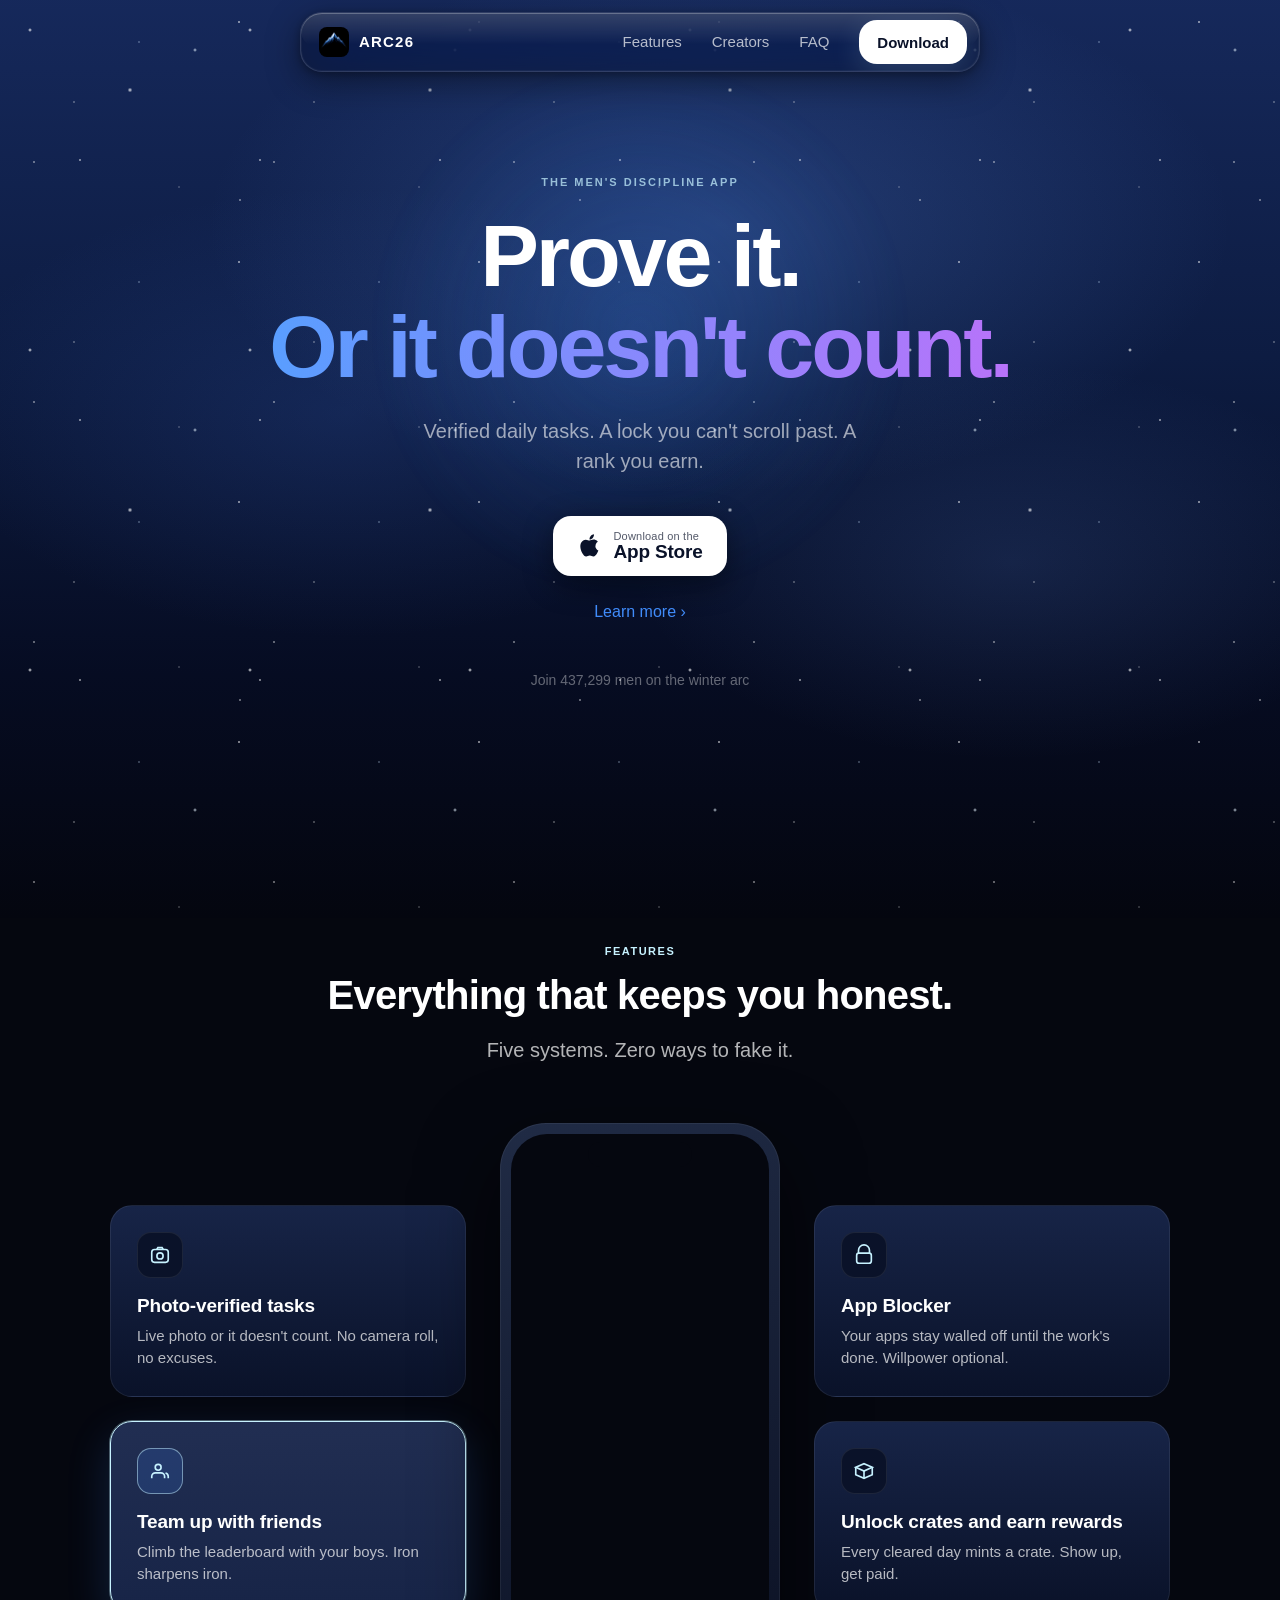
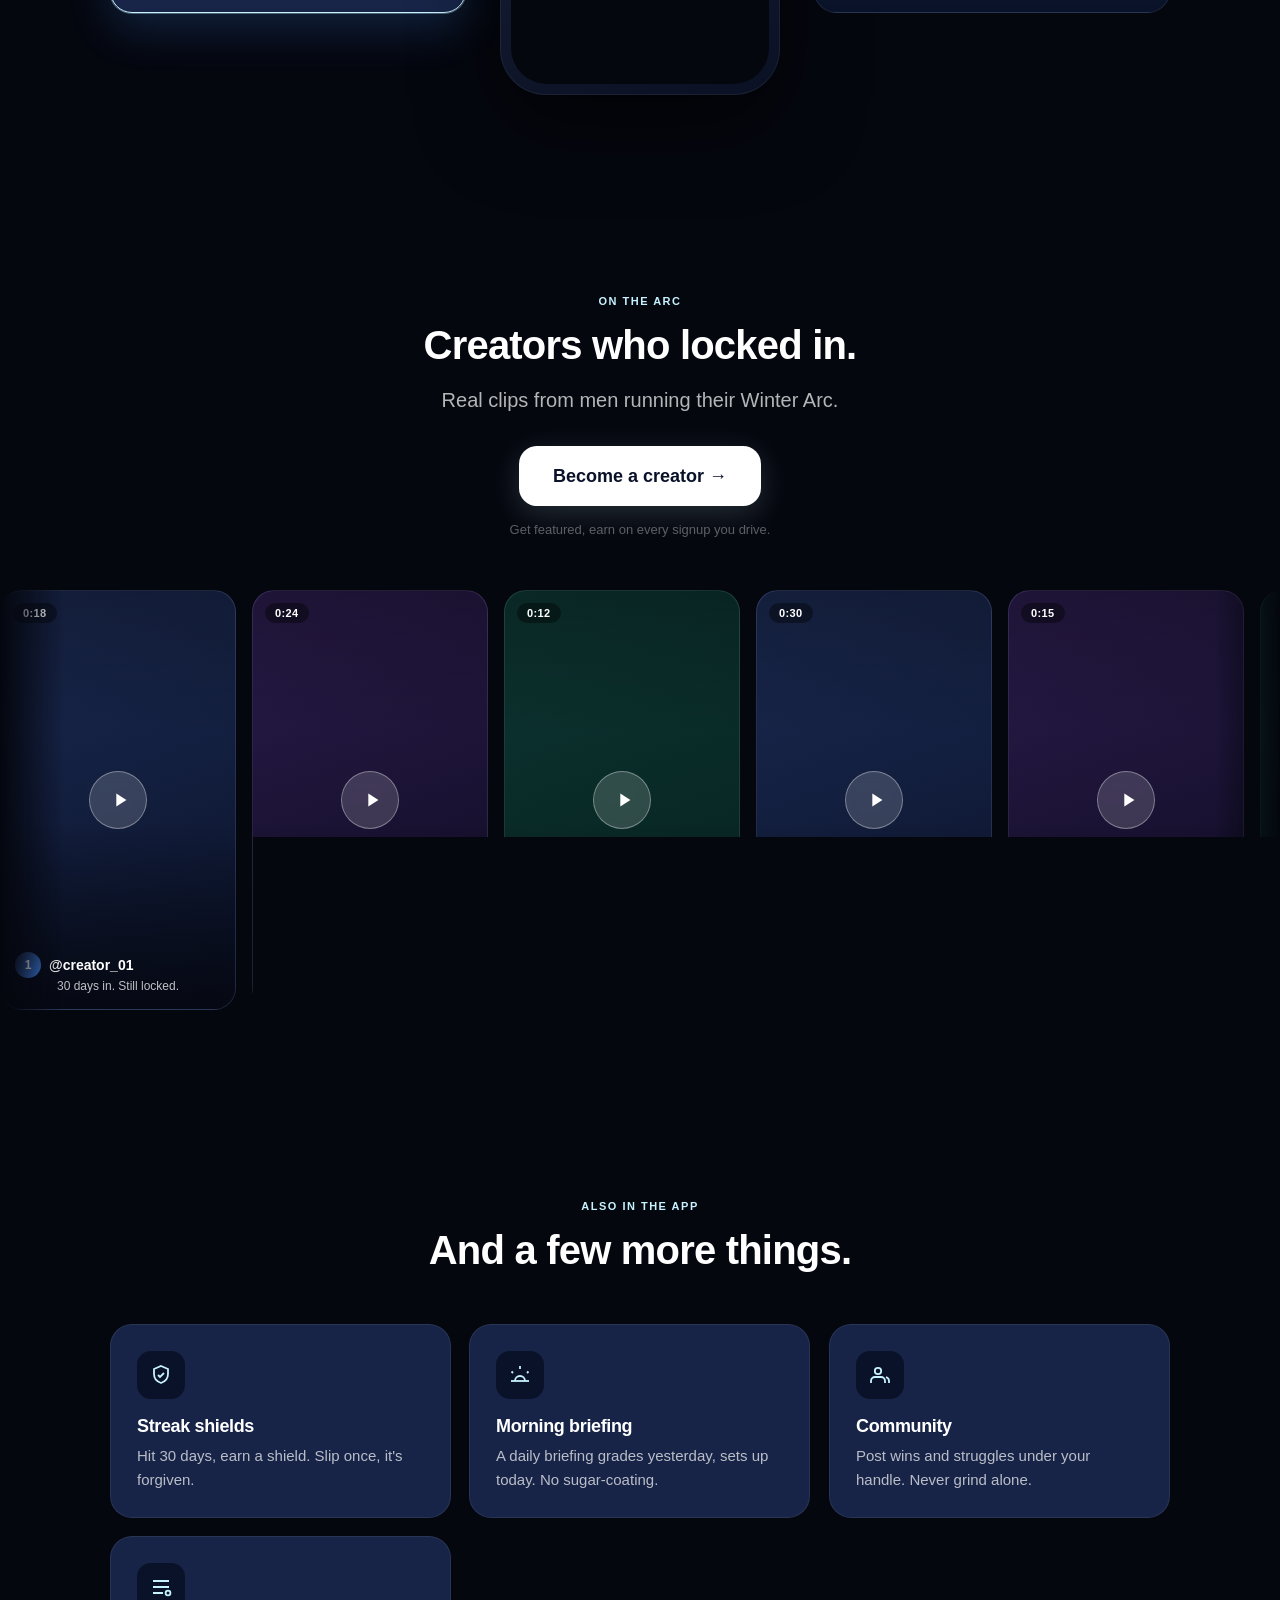
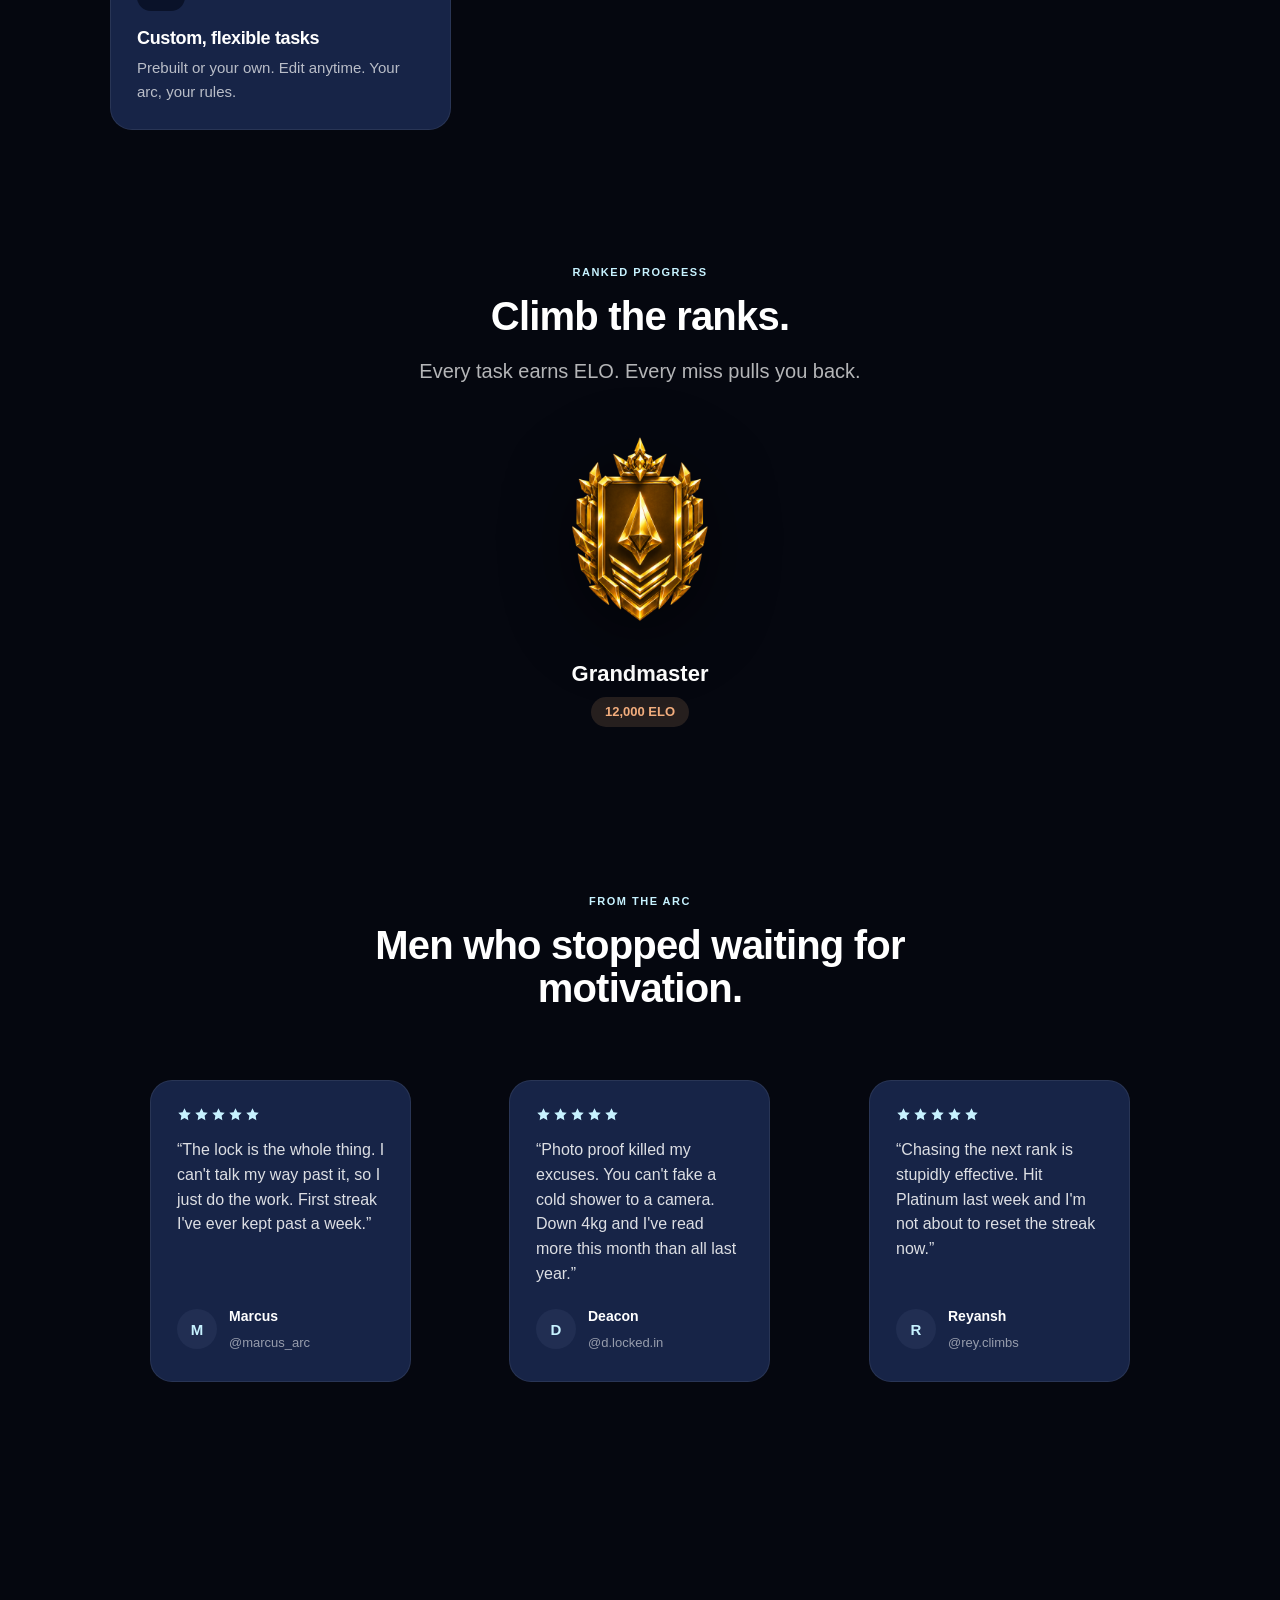
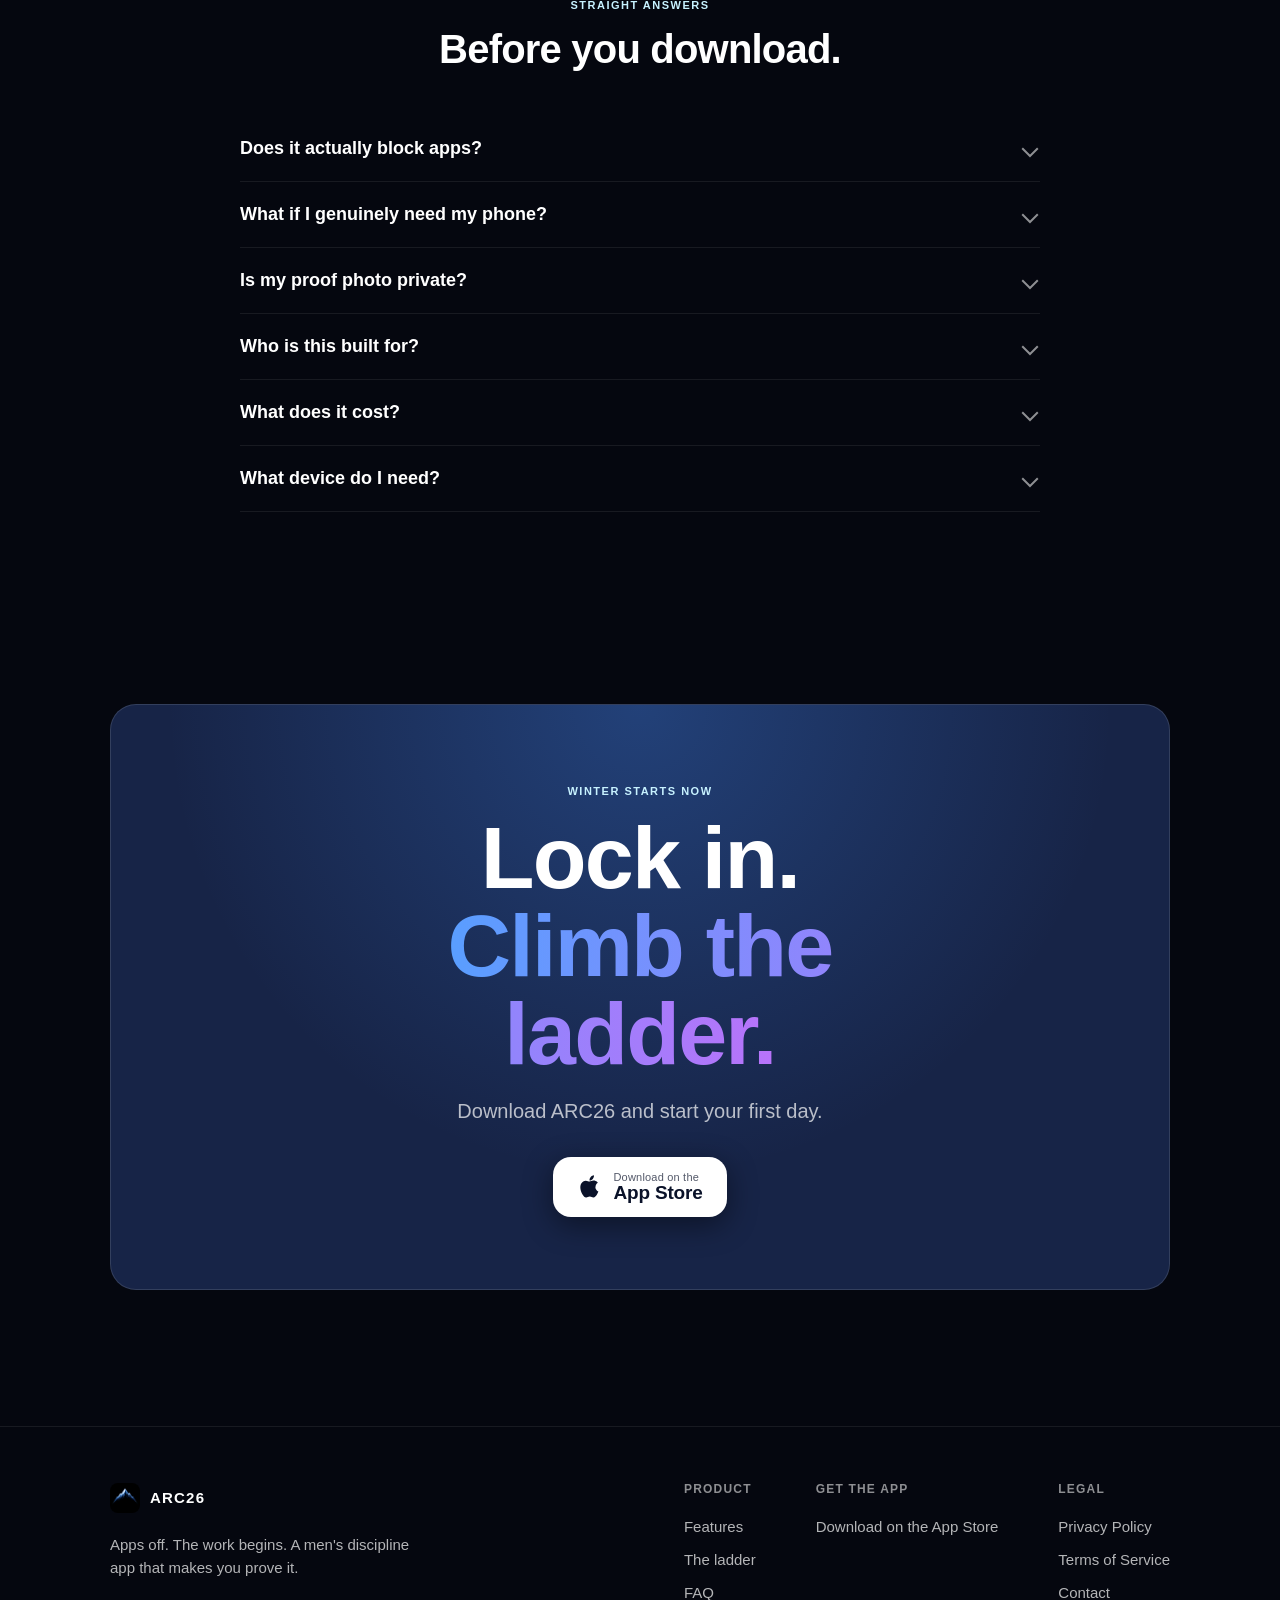
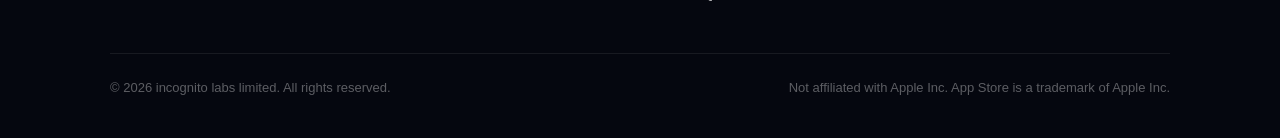
==== index.html @ 48504316 "Move Features section above creators; rename site to ARC26 - Reorder index.html so the Features ("Ev" ====
<!DOCTYPE html>
<html lang="en">
<head>
  <meta charset="UTF-8" />
  <meta name="viewport" content="width=device-width, initial-scale=1, viewport-fit=cover" />
  <meta name="theme-color" content="#050A1F" />

  <title>ARC26, Prove it. Climb the ladder.</title>
  <meta name="description" content="A men's discipline app that makes you prove it. Verified daily tasks, a ranked ELO ladder, and a lock that shields the apps eating your day. Download on the App Store." />

  <!-- Open Graph / social share (traffic lands from social, this controls the link preview) -->
  <meta property="og:type" content="website" />
  <meta property="og:title" content="ARC26, Prove it. Climb the ladder." />
  <meta property="og:description" content="A men's discipline app that makes you prove it. Verified daily tasks, a ranked ladder, and a lock you can't scroll past." />
  <meta property="og:image" content="assets/img/og-image.png" />
  <meta property="og:image:width" content="1200" />
  <meta property="og:image:height" content="630" />
  <meta property="og:site_name" content="ARC26" />
  <meta name="twitter:card" content="summary_large_image" />
  <meta name="twitter:title" content="ARC26, Prove it. Climb the ladder." />
  <meta name="twitter:description" content="A men's discipline app that makes you prove it. A lock you can't scroll past." />
  <meta name="twitter:image" content="assets/img/og-image.png" />

  <link rel="icon" href="assets/img/logo-mark.png" type="image/png" />
  <link rel="apple-touch-icon" href="assets/img/logo-mark.png" />
  <link rel="preconnect" href="https://apps.apple.com" />
  <link rel="stylesheet" href="assets/css/styles.css" />
  <link rel="stylesheet" href="assets/css/quiz.css" />
</head>
<body>

  <!-- ===================================================================== -->
  <!-- NAV                                                                    -->
  <!-- ===================================================================== -->
  <header class="nav" id="nav">
    <div class="wrap nav__inner">
      <a class="brand" href="#top" aria-label="ARC26 home">
        <img class="brand__mark" src="assets/img/logo-mark.png" alt="" width="30" height="30" />
        <span class="brand__name">ARC26</span>
      </a>
      <nav class="nav__links" aria-label="Primary">
        <a class="navlink" href="#features">Features</a>
        <a class="navlink" href="#creators">Creators</a>
        <a class="navlink" href="#faq">FAQ</a>
        <a class="btn btn--primary btn--sm" data-appstore data-cta="nav">Download</a>
      </nav>
    </div>
  </header>

  <main id="top">

    <!-- =================================================================== -->
    <!-- HERO                                                                 -->
    <!-- =================================================================== -->
    <section class="hero hero--center">
      <div class="hero__glow" aria-hidden="true"></div>
      <div class="wrap">
        <div class="hero__copy hero__copy--center reveal">
          <span class="eyebrow">The men's discipline app</span>
          <h1 class="h-hero">
            Prove it.<br />
            <span class="grad">Or it doesn't count.</span>
          </h1>
          <p class="hero__sub">Verified daily tasks. A lock you can't scroll past. A rank you earn.</p>

          <div class="hero__cta">
            <a class="btn btn--appstore" data-appstore data-cta="hero">
              <svg class="apple" viewBox="0 0 24 24" aria-hidden="true"><path d="M17.05 12.04c-.03-2.6 2.12-3.85 2.22-3.91-1.21-1.77-3.09-2.01-3.76-2.04-1.6-.16-3.12.94-3.93.94-.81 0-2.06-.92-3.39-.9-1.74.03-3.35 1.01-4.25 2.57-1.81 3.14-.46 7.79 1.3 10.34.86 1.25 1.88 2.65 3.22 2.6 1.29-.05 1.78-.83 3.34-.83 1.56 0 2 .83 3.37.81 1.39-.03 2.27-1.27 3.12-2.53.98-1.45 1.38-2.85 1.4-2.92-.03-.01-2.69-1.03-2.72-4.09zM14.6 4.5c.71-.86 1.19-2.06 1.06-3.25-1.02.04-2.26.68-3 1.54-.66.76-1.24 1.98-1.08 3.14 1.14.09 2.31-.58 3.02-1.43z"/></svg>
              <span class="store-label"><span class="sm">Download on the</span><span class="lg">App Store</span></span>
            </a>
          </div>

          <a class="hero__learn" href="#features">Learn more &rsaquo;</a>
          <p class="hero__note">Join 437,299 men on the winter arc</p>
        </div>
      </div>
    </section>

    <!-- =================================================================== -->
    <!-- FEATURES                                                             -->
    <!-- =================================================================== -->
    <section class="section" id="features">
      <div class="wrap">
        <div class="copy-block center reveal">
          <span class="eyebrow">Features</span>
          <h2 class="h-page">Everything that keeps you honest.</h2>
          <p class="lede">Five systems. Zero ways to fake it.</p>
        </div>

        <div class="bento">
          <div class="bento__col bento__col--left">
            <article class="bento-card reveal" data-shot="assets/img/posters/tasklist.png">
              <div class="bento-card__icon"><svg viewBox="0 0 24 24"><rect x="3" y="6" width="18" height="14" rx="3"/><circle cx="12" cy="13" r="3.4"/><path d="M8.5 6l1.2-2h4.6l1.2 2"/></svg></div>
              <h3>Photo-verified tasks</h3>
              <p>Live photo or it doesn't count. No camera roll, no excuses.</p>
            </article>
            <article class="bento-card reveal" data-shot="assets/img/posters/home.png">
              <div class="bento-card__icon"><svg viewBox="0 0 24 24"><path d="M17 20v-2a4 4 0 00-4-4H7a4 4 0 00-4 4v2"/><circle cx="10" cy="8" r="3.2"/><path d="M21 20v-2a4 4 0 00-3-3.85"/></svg></div>
              <h3>Team up with friends</h3>
              <p>Climb the leaderboard with your boys. Iron sharpens iron.</p>
            </article>
          </div>

          <div class="bento__phone reveal">
            <div class="phone">
              <div class="phone__notch"></div>
              <div class="phone__screen">
                <img id="bentoShot" class="phone__poster bento__shot" src="assets/img/posters/tasklist.png" alt="ARC26 app screen" />
              </div>
            </div>
          </div>

          <div class="bento__col bento__col--right">
            <article class="bento-card reveal" data-shot="assets/img/posters/blockscreen.png">
              <div class="bento-card__icon"><svg viewBox="0 0 24 24"><path d="M6 10V7a6 6 0 0112 0v3"/><rect x="4" y="10" width="16" height="11" rx="2.5"/></svg></div>
              <h3>App Blocker</h3>
              <p>Your apps stay walled off until the work's done. Willpower optional.</p>
            </article>
            <article class="bento-card reveal" data-shot="assets/img/posters/crate.png">
              <div class="bento-card__icon"><svg viewBox="0 0 24 24"><path d="M3 8l9-4 9 4-9 4z"/><path d="M3 8v8l9 4 9-4V8"/><path d="M12 12v8"/></svg></div>
              <h3>Unlock crates and earn rewards</h3>
              <p>Every cleared day mints a crate. Show up, get paid.</p>
            </article>
          </div>
        </div>
      </div>
    </section>

    <!-- =================================================================== -->
    <!-- UGC VIDEO WALL  (PLACEHOLDER, swap for real creator clips)          -->
    <!-- =================================================================== -->
    <section class="section ugc" id="creators">
      <div class="wrap">
        <div class="copy-block center reveal">
          <span class="eyebrow">On the arc</span>
          <h2 class="h-page">Creators who locked in.</h2>
          <p class="lede">Real clips from men running their Winter Arc.</p>
          <div class="creator-cta">
            <a class="btn btn--primary btn--lg" href="become-a-creator.html" data-cta="become-creator">Become a creator →</a>
            <p class="ugc-hint">Get featured, earn on every signup you drive.</p>
          </div>
        </div>
      </div>

      <!--
        PLACEHOLDER video wall. To go live:
        • Drop creator clips at assets/video/ugc-1.mp4 … ugc-8.mp4 (vertical 9:16, muted).
        • Optional poster frames at assets/img/ugc/ugc-1.jpg … ugc-8.jpg.
        • Replace the @handles and captions below with the real creators'.
        Tapping a card plays/unmutes it (see main.js). Handles/captions here are placeholders.
      -->
      <div class="ugc__viewport reveal" id="ugcViewport">
       <div class="ugc__track" id="ugcTrack">
        <button class="ugc-card" aria-label="Creator video (placeholder)">
          <video class="ugc-video" muted loop playsinline preload="none" poster="assets/img/ugc/ugc-1.jpg"><source src="assets/video/ugc-1.mp4" type="video/mp4"></video>
          <span class="ugc-scrim"></span><span class="ugc-badge">0:18</span>
          <span class="ugc-play"><svg viewBox="0 0 24 24"><path d="M8 5v14l11-7z"/></svg></span>
          <span class="ugc-meta"><span class="h"><span class="av">1</span><span class="hn">@creator_01</span></span><span class="cap">30 days in. Still locked.</span></span>
        </button>
        <button class="ugc-card" aria-label="Creator video (placeholder)">
          <video class="ugc-video" muted loop playsinline preload="none" poster="assets/img/ugc/ugc-2.jpg"><source src="assets/video/ugc-2.mp4" type="video/mp4"></video>
          <span class="ugc-scrim"></span><span class="ugc-badge">0:24</span>
          <span class="ugc-play"><svg viewBox="0 0 24 24"><path d="M8 5v14l11-7z"/></svg></span>
          <span class="ugc-meta"><span class="h"><span class="av">2</span><span class="hn">@creator_02</span></span><span class="cap">First verified cold shower.</span></span>
        </button>
        <button class="ugc-card" aria-label="Creator video (placeholder)">
          <video class="ugc-video" muted loop playsinline preload="none" poster="assets/img/ugc/ugc-3.jpg"><source src="assets/video/ugc-3.mp4" type="video/mp4"></video>
          <span class="ugc-scrim"></span><span class="ugc-badge">0:12</span>
          <span class="ugc-play"><svg viewBox="0 0 24 24"><path d="M8 5v14l11-7z"/></svg></span>
          <span class="ugc-meta"><span class="h"><span class="av">3</span><span class="hn">@creator_03</span></span><span class="cap">Hit Gold this week.</span></span>
        </button>
        <button class="ugc-card" aria-label="Creator video (placeholder)">
          <video class="ugc-video" muted loop playsinline preload="none" poster="assets/img/ugc/ugc-4.jpg"><source src="assets/video/ugc-4.mp4" type="video/mp4"></video>
          <span class="ugc-scrim"></span><span class="ugc-badge">0:30</span>
          <span class="ugc-play"><svg viewBox="0 0 24 24"><path d="M8 5v14l11-7z"/></svg></span>
          <span class="ugc-meta"><span class="h"><span class="av">4</span><span class="hn">@creator_04</span></span><span class="cap">Phone off. Work on.</span></span>
        </button>
        <button class="ugc-card" aria-label="Creator video (placeholder)">
          <video class="ugc-video" muted loop playsinline preload="none" poster="assets/img/ugc/ugc-5.jpg"><source src="assets/video/ugc-5.mp4" type="video/mp4"></video>
          <span class="ugc-scrim"></span><span class="ugc-badge">0:15</span>
          <span class="ugc-play"><svg viewBox="0 0 24 24"><path d="M8 5v14l11-7z"/></svg></span>
          <span class="ugc-meta"><span class="h"><span class="av">5</span><span class="hn">@creator_05</span></span><span class="cap">Day 1 vs Day 60.</span></span>
        </button>
        <button class="ugc-card" aria-label="Creator video (placeholder)">
          <video class="ugc-video" muted loop playsinline preload="none" poster="assets/img/ugc/ugc-6.jpg"><source src="assets/video/ugc-6.mp4" type="video/mp4"></video>
          <span class="ugc-scrim"></span><span class="ugc-badge">0:21</span>
          <span class="ugc-play"><svg viewBox="0 0 24 24"><path d="M8 5v14l11-7z"/></svg></span>
          <span class="ugc-meta"><span class="h"><span class="av">6</span><span class="hn">@creator_06</span></span><span class="cap">No zero days.</span></span>
        </button>
        <button class="ugc-card" aria-label="Creator video (placeholder)">
          <video class="ugc-video" muted loop playsinline preload="none" poster="assets/img/ugc/ugc-7.jpg"><source src="assets/video/ugc-7.mp4" type="video/mp4"></video>
          <span class="ugc-scrim"></span><span class="ugc-badge">0:19</span>
          <span class="ugc-play"><svg viewBox="0 0 24 24"><path d="M8 5v14l11-7z"/></svg></span>
          <span class="ugc-meta"><span class="h"><span class="av">7</span><span class="hn">@creator_07</span></span><span class="cap">Locked in at 5am.</span></span>
        </button>
        <button class="ugc-card" aria-label="Creator video (placeholder)">
          <video class="ugc-video" muted loop playsinline preload="none" poster="assets/img/ugc/ugc-8.jpg"><source src="assets/video/ugc-8.mp4" type="video/mp4"></video>
          <span class="ugc-scrim"></span><span class="ugc-badge">0:27</span>
          <span class="ugc-play"><svg viewBox="0 0 24 24"><path d="M8 5v14l11-7z"/></svg></span>
          <span class="ugc-meta"><span class="h"><span class="av">8</span><span class="hn">@creator_08</span></span><span class="cap">Beat my best streak.</span></span>
        </button>
       </div>
      </div>

    </section>

    <!-- =================================================================== -->
    <!-- MORE FEATURES, compact grid, no video                               -->
    <!-- =================================================================== -->
    <section class="section section--tight">
      <div class="wrap">
        <div class="copy-block center reveal">
          <span class="eyebrow">Also in the app</span>
          <h2 class="h-page">And a few more things.</h2>
        </div>

        <div class="feature-grid">
          <article class="feature reveal">
            <div class="feature__icon"><svg viewBox="0 0 24 24"><path d="M12 3l7 3v5c0 4.5-3 7.6-7 9-4-1.4-7-4.5-7-9V6z"/><path d="M9 12l2 2 4-4"/></svg></div>
            <h3>Streak shields</h3>
            <p>Hit 30 days, earn a shield. Slip once, it's forgiven.</p>
          </article>

          <article class="feature reveal">
            <div class="feature__icon"><svg viewBox="0 0 24 24"><path d="M3 18h18"/><path d="M7 18a5 5 0 0110 0"/><path d="M12 6V3M5 10L3.5 8.5M19 10l1.5-1.5"/></svg></div>
            <h3>Morning briefing</h3>
            <p>A daily briefing grades yesterday, sets up today. No sugar-coating.</p>
          </article>

          <article class="feature reveal">
            <div class="feature__icon"><svg viewBox="0 0 24 24"><path d="M17 20v-2a4 4 0 00-4-4H7a4 4 0 00-4 4v2"/><circle cx="10" cy="8" r="3.2"/><path d="M21 20v-2a4 4 0 00-3-3.85"/></svg></div>
            <h3>Community</h3>
            <p>Post wins and struggles under your handle. Never grind alone.</p>
          </article>

          <article class="feature reveal">
            <div class="feature__icon"><svg viewBox="0 0 24 24"><path d="M4 6h16M4 12h16M4 18h10"/><circle cx="19" cy="18" r="2.4"/></svg></div>
            <h3>Custom, flexible tasks</h3>
            <p>Prebuilt or your own. Edit anytime. Your arc, your rules.</p>
          </article>
        </div>
      </div>
    </section>

    <!-- =================================================================== -->
    <!-- THE LADDER                                                           -->
    <!-- =================================================================== -->
    <section class="section section--tight" id="ladder">
      <div class="wrap">
        <div class="copy-block center reveal">
          <span class="eyebrow">Ranked progress</span>
          <h2 class="h-page">Climb the ranks.</h2>
          <p class="lede">Every task earns ELO. Every miss pulls you back.</p>
        </div>

        <div class="rank-solo reveal">
          <div class="rank-item" style="--c:#FCC71F">
            <div class="rank-crest"><img src="assets/img/ranks/grandmaster.png" alt="Grandmaster rank crest" loading="lazy" onerror="this.closest('.rank-crest').classList.add('empty');this.remove()" /></div>
            <div class="rank-name">Grandmaster</div>
            <div class="rank-elo">12,000 ELO</div>
          </div>
        </div>
      </div>
    </section>

    <!-- =================================================================== -->
    <!-- TESTIMONIALS  (PLACEHOLDER, swap for real App Store reviews)        -->
    <!-- =================================================================== -->
    <section class="section" id="proof">
      <div class="wrap">
        <div class="copy-block center reveal">
          <span class="eyebrow">From the arc</span>
          <h2 class="h-page">Men who stopped waiting for motivation.</h2>
        </div>
        <!--
          IMPORTANT: These are placeholder quotes for layout only.
          Replace with real, attributable reviews before going live,
          do not present invented quotes as genuine testimonials.
        -->
        <div class="quotes">
          <figure class="quote reveal">
            <span class="stars" aria-hidden="true">
              <svg viewBox="0 0 24 24"><path d="M12 2l3.09 6.26L22 9.27l-5 4.87 1.18 6.88L12 17.77l-6.18 3.25L7 14.14 2 9.27l6.91-1.01z"/></svg><svg viewBox="0 0 24 24"><path d="M12 2l3.09 6.26L22 9.27l-5 4.87 1.18 6.88L12 17.77l-6.18 3.25L7 14.14 2 9.27l6.91-1.01z"/></svg><svg viewBox="0 0 24 24"><path d="M12 2l3.09 6.26L22 9.27l-5 4.87 1.18 6.88L12 17.77l-6.18 3.25L7 14.14 2 9.27l6.91-1.01z"/></svg><svg viewBox="0 0 24 24"><path d="M12 2l3.09 6.26L22 9.27l-5 4.87 1.18 6.88L12 17.77l-6.18 3.25L7 14.14 2 9.27l6.91-1.01z"/></svg><svg viewBox="0 0 24 24"><path d="M12 2l3.09 6.26L22 9.27l-5 4.87 1.18 6.88L12 17.77l-6.18 3.25L7 14.14 2 9.27l6.91-1.01z"/></svg>
            </span>
            <p>“The lock is the whole thing. I can't talk my way past it, so I just do the work. First streak I've ever kept past a week.”</p>
            <figcaption class="quote__who"><span class="quote__avatar">M</span><span><span class="quote__name">Marcus</span><br /><span class="quote__handle">@marcus_arc</span></span></figcaption>
          </figure>

          <figure class="quote reveal">
            <span class="stars" aria-hidden="true">
              <svg viewBox="0 0 24 24"><path d="M12 2l3.09 6.26L22 9.27l-5 4.87 1.18 6.88L12 17.77l-6.18 3.25L7 14.14 2 9.27l6.91-1.01z"/></svg><svg viewBox="0 0 24 24"><path d="M12 2l3.09 6.26L22 9.27l-5 4.87 1.18 6.88L12 17.77l-6.18 3.25L7 14.14 2 9.27l6.91-1.01z"/></svg><svg viewBox="0 0 24 24"><path d="M12 2l3.09 6.26L22 9.27l-5 4.87 1.18 6.88L12 17.77l-6.18 3.25L7 14.14 2 9.27l6.91-1.01z"/></svg><svg viewBox="0 0 24 24"><path d="M12 2l3.09 6.26L22 9.27l-5 4.87 1.18 6.88L12 17.77l-6.18 3.25L7 14.14 2 9.27l6.91-1.01z"/></svg><svg viewBox="0 0 24 24"><path d="M12 2l3.09 6.26L22 9.27l-5 4.87 1.18 6.88L12 17.77l-6.18 3.25L7 14.14 2 9.27l6.91-1.01z"/></svg>
            </span>
            <p>“Photo proof killed my excuses. You can't fake a cold shower to a camera. Down 4kg and I've read more this month than all last year.”</p>
            <figcaption class="quote__who"><span class="quote__avatar">D</span><span><span class="quote__name">Deacon</span><br /><span class="quote__handle">@d.locked.in</span></span></figcaption>
          </figure>

          <figure class="quote reveal">
            <span class="stars" aria-hidden="true">
              <svg viewBox="0 0 24 24"><path d="M12 2l3.09 6.26L22 9.27l-5 4.87 1.18 6.88L12 17.77l-6.18 3.25L7 14.14 2 9.27l6.91-1.01z"/></svg><svg viewBox="0 0 24 24"><path d="M12 2l3.09 6.26L22 9.27l-5 4.87 1.18 6.88L12 17.77l-6.18 3.25L7 14.14 2 9.27l6.91-1.01z"/></svg><svg viewBox="0 0 24 24"><path d="M12 2l3.09 6.26L22 9.27l-5 4.87 1.18 6.88L12 17.77l-6.18 3.25L7 14.14 2 9.27l6.91-1.01z"/></svg><svg viewBox="0 0 24 24"><path d="M12 2l3.09 6.26L22 9.27l-5 4.87 1.18 6.88L12 17.77l-6.18 3.25L7 14.14 2 9.27l6.91-1.01z"/></svg><svg viewBox="0 0 24 24"><path d="M12 2l3.09 6.26L22 9.27l-5 4.87 1.18 6.88L12 17.77l-6.18 3.25L7 14.14 2 9.27l6.91-1.01z"/></svg>
            </span>
            <p>“Chasing the next rank is stupidly effective. Hit Platinum last week and I'm not about to reset the streak now.”</p>
            <figcaption class="quote__who"><span class="quote__avatar">R</span><span><span class="quote__name">Reyansh</span><br /><span class="quote__handle">@rey.climbs</span></span></figcaption>
          </figure>
        </div>
      </div>
    </section>

    <!-- =================================================================== -->
    <!-- FAQ                                                                  -->
    <!-- =================================================================== -->
    <section class="section" id="faq">
      <div class="wrap">
        <div class="copy-block center reveal">
          <span class="eyebrow">Straight answers</span>
          <h2 class="h-page">Before you download.</h2>
        </div>

        <div class="faq reveal">
          <div class="faq__item">
            <button class="faq__q" aria-expanded="false">Does it actually block apps?</button>
            <div class="faq__a"><div class="faq__a-inner">Yes. It uses Apple's Screen Time to shield the apps you choose while a session is running. Open one and a Winter Arc block screen stands in its place until your tasks are done.</div></div>
          </div>
          <div class="faq__item">
            <button class="faq__q" aria-expanded="false">What if I genuinely need my phone?</button>
            <div class="faq__a"><div class="faq__a-inner">You're never trapped. Win the daily brain game to bank reward minutes, spend them in short capped windows, or use the emergency flow, which makes you sit with the decision before it lets you out.</div></div>
          </div>
          <div class="faq__item">
            <button class="faq__q" aria-expanded="false">Is my proof photo private?</button>
            <div class="faq__a"><div class="faq__a-inner">Your photo is sent securely to check the task against its criteria, then discarded. It is never stored, never posted to the community, and never shared. Verification happens the moment you capture, there's no gallery of your proof anywhere.</div></div>
          </div>
          <div class="faq__item">
            <button class="faq__q" aria-expanded="false">Who is this built for?</button>
            <div class="faq__a"><div class="faq__a-inner">Men who are done negotiating with themselves and want a system that holds the line when motivation doesn't. If you already have discipline dialled, you don't need us.</div></div>
          </div>
          <div class="faq__item">
            <button class="faq__q" aria-expanded="false">What does it cost?</button>
            <div class="faq__a"><div class="faq__a-inner">Download and start free. Membership unlocks the full ladder, lock sessions and coaching, you'll see the plan and pricing during onboarding before anything is charged. Cancel anytime in your App Store settings.</div></div>
          </div>
          <div class="faq__item">
            <button class="faq__q" aria-expanded="false">What device do I need?</button>
            <div class="faq__a"><div class="faq__a-inner">An iPhone running a recent version of iOS. Screen Time app-blocking is an iOS feature, so the lock requires it to be enabled, the app walks you through it on first launch.</div></div>
          </div>
        </div>
      </div>
    </section>

    <!-- =================================================================== -->
    <!-- FINAL CTA                                                            -->
    <!-- =================================================================== -->
    <section class="section finale">
      <div class="wrap">
        <div class="finale__panel reveal">
          <span class="eyebrow">Winter starts now</span>
          <h2 class="h-hero" style="max-width:640px;margin:0 auto;">
            Lock in.<br />
            <span class="grad">Climb the ladder.</span>
          </h2>
          <p class="lede copy-block">Download ARC26 and start your first day.</p>
          <a class="btn btn--appstore" data-appstore data-cta="finale" style="margin-top:30px;">
            <svg class="apple" viewBox="0 0 24 24" aria-hidden="true"><path d="M17.05 12.04c-.03-2.6 2.12-3.85 2.22-3.91-1.21-1.77-3.09-2.01-3.76-2.04-1.6-.16-3.12.94-3.93.94-.81 0-2.06-.92-3.39-.9-1.74.03-3.35 1.01-4.25 2.57-1.81 3.14-.46 7.79 1.3 10.34.86 1.25 1.88 2.65 3.22 2.6 1.29-.05 1.78-.83 3.34-.83 1.56 0 2 .83 3.37.81 1.39-.03 2.27-1.27 3.12-2.53.98-1.45 1.38-2.85 1.4-2.92-.03-.01-2.69-1.03-2.72-4.09zM14.6 4.5c.71-.86 1.19-2.06 1.06-3.25-1.02.04-2.26.68-3 1.54-.66.76-1.24 1.98-1.08 3.14 1.14.09 2.31-.58 3.02-1.43z"/></svg>
            <span class="store-label"><span class="sm">Download on the</span><span class="lg">App Store</span></span>
          </a>
        </div>
      </div>
    </section>
  </main>

  <!-- ===================================================================== -->
  <!-- FOOTER                                                                 -->
  <!-- ===================================================================== -->
  <footer class="footer">
    <div class="wrap">
      <div class="footer__top">
        <div class="footer__brand">
          <a class="brand" href="#top">
            <img class="brand__mark" src="assets/img/logo-mark.png" alt="" width="30" height="30" />
            <span class="brand__name">ARC26</span>
          </a>
          <p class="lede">Apps off. The work begins. A men's discipline app that makes you prove it.</p>
        </div>
        <div class="footer__links">
          <div class="footer__col">
            <h4>Product</h4>
            <a href="#features">Features</a>
            <a href="#ladder">The ladder</a>
            <a href="#faq">FAQ</a>
          </div>
          <div class="footer__col">
            <h4>Get the app</h4>
            <a data-appstore data-cta="footer">Download on the App Store</a>
          </div>
          <div class="footer__col">
            <h4>Legal</h4>
            <a href="privacy.html">Privacy Policy</a>
            <a href="terms.html">Terms of Service</a>
            <a href="contact.html">Contact</a>
          </div>
        </div>
      </div>
      <div class="footer__bottom">
        <span>© <span id="year">2026</span> incognito labs limited. All rights reserved.</span>
        <span>Not affiliated with Apple Inc. App Store is a trademark of Apple Inc.</span>
      </div>
    </div>
  </footer>

  <!-- ===================================================================== -->
  <!-- STICKY MOBILE DOWNLOAD BAR                                             -->
  <!-- ===================================================================== -->
  <div class="mobile-cta" id="mobileCta" aria-hidden="true">
    <div class="mobile-cta__text">
      <span class="a">ARC26</span>
      <span class="b">Prove it. Or it doesn't count.</span>
    </div>
    <a class="btn btn--primary" data-appstore data-cta="sticky">Download</a>
  </div>

  <!-- ===================================================================== -->
  <!-- INLINE QUIZ OVERLAY (opens on the home page; start.html is the fallback) -->
  <!-- ===================================================================== -->
  <div class="quiz-overlay" id="quizOverlay" aria-hidden="true">
    <div class="quiz-shell">
      <div class="quiz-top">
        <button class="quiz-back" id="quizBack" aria-label="Back">
          <svg viewBox="0 0 24 24"><path d="M15.4 7.4 14 6l-6 6 6 6 1.4-1.4-4.6-4.6z"/></svg>
        </button>
        <div class="progress"><div class="progress__fill" id="progressFill"></div></div>
        <button class="quiz-close" id="quizClose" aria-label="Close quiz">&times;</button>
      </div>
      <div class="quiz-stage">
        <div id="quizStep" class="quiz-step"></div>
      </div>
    </div>
    <div class="quiz-cta" id="quizCtaBar">
      <div class="quiz-cta__inner">
        <button class="cta-btn" id="ctaBtn">Next</button>
        <button class="cta-link" id="ctaLink" hidden></button>
      </div>
    </div>
  </div>

  <script src="assets/js/main.js" defer></script>
  <script src="assets/js/quiz.js" defer></script>
</body>
</html>
---- assets/css/styles.css ----
/* =============================================================================
   ARC26 — Funnel site
   All colour, type, shape and motion values come from design-system.md,
   which was read out of the iOS source. If a value here looks wrong, the
   design system wins.
   ========================================================================== */

/* ---------------------------------------------------------------------------
   1. Tokens
   ------------------------------------------------------------------------- */
:root {
  /* Brand accents — never change on any theme */
  --frost:        #C7F2FF;
  --glow:         #408CFA;

  /* Ground — "Frost" theme (the shipping default) */
  --bg-top:       #0A1A38;
  --bg-bottom:    #050A1F;
  --card:         #172447;
  --card-deep:    #0A1229;
  --card-raised:  #212E52;
  --card-muted:   #0D172E;

  /* Text on dark — white at varying opacity, not grey */
  --text:         rgba(255,255,255,1);
  --text-body:    rgba(255,255,255,0.85);
  --text-2:       rgba(255,255,255,0.70);
  --text-3:       rgba(255,255,255,0.55);
  --text-4:       rgba(255,255,255,0.35);
  --hairline:     rgba(255,255,255,0.12);
  --hairline-soft:rgba(255,255,255,0.08);

  /* Semantic */
  --success:      #59E08C;
  --error:        #FF736B;
  --danger:       #FF4C47;

  /* Headline gradient (line 2 of a two-line headline) */
  --grad-start:   #599EFF;
  --grad-end:     #B873FA;

  /* Shape — continuous corners; +~10% over iOS point values */
  --r-chip:       14px;
  --r-input:      18px;
  --r-card:       22px;
  --r-panel:      26px;

  /* Motion */
  --ease:         cubic-bezier(0.25, 1, 0.5, 1);
  --dur:          0.3s;

  /* Layout */
  --margin:       20px;
  --maxw:         1100px;
  --maxw-copy:    720px;
}

/* ---------------------------------------------------------------------------
   2. Reset & base
   ------------------------------------------------------------------------- */
*, *::before, *::after { box-sizing: border-box; }

html { scroll-behavior: smooth; -webkit-text-size-adjust: 100%; }

@media (prefers-reduced-motion: reduce) {
  html { scroll-behavior: auto; }
}

body {
  margin: 0;
  min-height: 100vh;
  min-height: 100dvh; /* iOS Safari: account for the dynamic toolbar */
  position: relative;
  background-color: #05070f; /* base — the sky itself is drawn on ::before */
  color: var(--text-body);
  font-family: -apple-system, BlinkMacSystemFont, "SF Pro Display", "SF Pro Text",
               "Inter", "Helvetica Neue", Arial, sans-serif;
  font-size: 17px;
  line-height: 1.55;
  -webkit-font-smoothing: antialiased;
  -moz-osx-font-smoothing: grayscale;
  overflow-x: hidden;
}

/* Night sky (gradient + nebula + starfield) as a FIXED pseudo-layer.
   iOS Safari ignores `background-attachment: fixed`, so we pin a fixed
   element instead and drift it with a GPU transform (smooth on iPhone). */
body::before {
  content: ""; position: fixed; inset: -2%; z-index: 0; pointer-events: none;
  background-color: #05070f;
  background-image:
    radial-gradient(1.4px 1.4px at 25px 40px, rgba(255,255,255,0.95), transparent),
    radial-gradient(1.1px 1.1px at 100px 120px, rgba(255,255,255,0.7), transparent),
    radial-gradient(1px 1px at 165px 60px, rgba(205,230,255,0.85), transparent),
    radial-gradient(1.3px 1.3px at 60px 180px, rgba(255,255,255,0.8), transparent),
    radial-gradient(1px 1px at 205px 205px, rgba(255,255,255,0.6), transparent),
    radial-gradient(62% 46% at 56% 26%, rgba(74,116,196,0.32) 0%, transparent 62%),
    radial-gradient(52% 40% at 28% 46%, rgba(48,84,168,0.24) 0%, transparent 60%),
    radial-gradient(46% 34% at 78% 62%, rgba(90,130,210,0.16) 0%, transparent 62%),
    linear-gradient(180deg, #16295c 0%, #0d1c42 40%, #060c22 74%, #04060f 100%);
  background-repeat: repeat, repeat, repeat, repeat, repeat, no-repeat, no-repeat, no-repeat, no-repeat;
  background-size: 240px 240px, 240px 240px, 240px 240px, 240px 240px, 240px 240px, auto, auto, auto, 100% 100%;
  will-change: transform;
  animation: sky-drift 34s ease-in-out infinite alternate;
}

/* Snowfall — a fixed layer of dots falling at parallax speeds */
body::after {
  content: ""; position: fixed; inset: 0; z-index: 0; pointer-events: none;
  background-image:
    radial-gradient(2px 2px at 30px 30px, rgba(255,255,255,0.9), transparent),
    radial-gradient(2.4px 2.4px at 130px 90px, rgba(255,255,255,0.85), transparent),
    radial-gradient(1.6px 1.6px at 80px 160px, rgba(255,255,255,0.8), transparent),
    radial-gradient(2px 2px at 195px 50px, rgba(230,244,255,0.8), transparent),
    radial-gradient(1.5px 1.5px at 240px 200px, rgba(255,255,255,0.7), transparent);
  background-size: 220px 320px, 300px 420px, 180px 260px, 260px 380px, 340px 500px;
  animation: sky-snow 16s linear infinite;
}

/* Keep page content above the sky layers */
.nav, main, .footer { position: relative; z-index: 1; }

@keyframes sky-drift {
  from { transform: translate3d(-1.2%, -0.8%, 0); }
  to   { transform: translate3d(1.2%, 0.8%, 0); }
}
@keyframes sky-snow {
  to { background-position: 0 320px, 0 420px, 0 260px, 0 380px, 0 500px; }
}

@media (prefers-reduced-motion: reduce) {
  body::before, body::after { animation: none; }
}

img, svg { max-width: 100%; display: block; }

a { color: var(--glow); text-decoration: none; transition: color var(--dur) var(--ease); }
a:hover { color: var(--frost); }

/* Kill the grey tap-flash on touch devices */
a, button, .opt, .tile, .task-tile, .plan-opt { -webkit-tap-highlight-color: transparent; }

h1, h2, h3, h4 {
  color: var(--text);
  line-height: 1.08;
  letter-spacing: -0.02em;
  margin: 0;
  font-weight: 700;
}

p { margin: 0; }

::selection { background: rgba(64,140,250,0.35); color: #fff; }

:focus-visible {
  outline: 2px solid var(--glow);
  outline-offset: 3px;
  border-radius: 4px;
}

/* ---------------------------------------------------------------------------
   3. Layout helpers
   ------------------------------------------------------------------------- */
.wrap {
  width: 100%;
  max-width: var(--maxw);
  margin: 0 auto;
  padding: 0 var(--margin);
}

.section {
  position: relative;
  padding: 96px 0;
  scroll-margin-top: 84px; /* anchor links clear the fixed nav */
}
.section--tight { padding: 64px 0; }

@media (max-width: 720px) {
  .section { padding: 68px 0; }
}

.center { text-align: center; }
.copy-block {
  max-width: var(--maxw-copy);
  margin-left: auto;
  margin-right: auto;
}

/* Eyebrow — small uppercase accent label above headlines */
.eyebrow {
  display: inline-block;
  font-size: 11px;
  font-weight: 700;
  letter-spacing: 1.5px;
  text-transform: uppercase;
  color: var(--frost);
  margin-bottom: 14px;
}

/* Typography roles from the design system's scale, scaled up for desktop */
.h-hero {
  font-size: clamp(48px, 12vw, 88px);
  font-weight: 800;
  line-height: 1.0;
}
.h-page  { font-size: clamp(30px, 4.4vw, 40px); }
.h-section { font-size: clamp(24px, 3.2vw, 30px); }
.card-title { font-size: 20px; font-weight: 600; letter-spacing: -0.01em; }

.lede {
  font-size: clamp(17px, 2vw, 20px);
  color: var(--text-2);
  margin-top: 18px;
}

/* line 1 white, line 2 gradient — keep line 1 shorter (reads as a pyramid) */
.grad {
  background: linear-gradient(90deg, var(--grad-start) 0%, var(--grad-end) 100%);
  -webkit-background-clip: text;
  background-clip: text;
  color: transparent;
}

.frost-word { color: var(--frost); }

/* ---------------------------------------------------------------------------
   4. Buttons
   ------------------------------------------------------------------------- */
.btn {
  display: inline-flex;
  align-items: center;
  justify-content: center;
  gap: 10px;
  font-family: inherit;
  font-weight: 600;
  font-size: 17px;
  line-height: 1;
  border: none;
  cursor: pointer;
  transition: transform 0.2s var(--ease), background var(--dur) var(--ease),
              box-shadow var(--dur) var(--ease), opacity var(--dur) var(--ease);
  text-decoration: none;
  white-space: nowrap;
}
.btn:active { transform: scale(0.97); }

/* Primary web CTA = the white one (per §4.2 of the design system) */
.btn--primary {
  background: #fff;
  color: #0A1229;
  padding: 0 26px;
  height: 58px;
  border-radius: var(--r-input);
  box-shadow: 0 8px 30px rgba(199,242,255,0.16);
}
.btn--primary:hover {
  color: #0A1229;
  box-shadow: 0 10px 40px rgba(199,242,255,0.28);
}

/* App Store button — white pill with the Apple glyph + two-line label */
.btn--appstore {
  background: #fff;
  color: #0A1229;
  padding: 0 24px;
  height: 60px;
  border-radius: var(--r-input);
  box-shadow: 0 8px 30px rgba(0,0,0,0.45);
}
.btn--appstore:hover { color: #0A1229; }
.btn--appstore .apple { width: 26px; height: 26px; fill: #0A1229; flex: none; }
.btn--appstore .store-label { display: flex; flex-direction: column; align-items: flex-start; line-height: 1.1; }
.btn--appstore .store-label .sm { font-size: 11px; font-weight: 500; opacity: 0.7; letter-spacing: 0.2px; }
.btn--appstore .store-label .lg { font-size: 19px; font-weight: 600; letter-spacing: -0.01em; }

.btn--ghost {
  background: transparent;
  color: var(--text);
  border: 1px solid var(--hairline);
  padding: 0 22px;
  height: 48px;
  border-radius: var(--r-input);
}
.btn--ghost:hover { color: var(--text); border-color: rgba(255,255,255,0.28); background: rgba(255,255,255,0.03); }

.btn--sm { height: 44px; font-size: 15px; padding: 0 18px; }
.btn--lg { height: 60px; font-size: 18px; padding: 0 34px; }

/* ---------------------------------------------------------------------------
   5. Nav
   ------------------------------------------------------------------------- */
.nav {
  position: fixed;
  inset: 0 0 auto 0;
  z-index: 100;
  /* clear the notch, then float the glass pill below it */
  padding: calc(env(safe-area-inset-top) + 12px) var(--margin) 0;
  border-bottom: none;
  transition: padding var(--dur) var(--ease);
  pointer-events: none; /* let the transparent gutter pass clicks through */
}

/* Liquid Glass island: cropped width, rounded, translucent, blurred */
.nav__inner {
  pointer-events: auto;
  position: relative;
  overflow: hidden;
  display: flex;
  align-items: center;
  justify-content: space-between;
  gap: 16px;
  width: auto;
  max-width: 680px;
  margin: 0 auto;
  height: 60px;
  padding: 0 12px 0 18px;
  border-radius: 22px;
  background: rgba(14,20,42,0.55);
  -webkit-backdrop-filter: saturate(180%) blur(26px);
          backdrop-filter: saturate(180%) blur(26px);
  border: 1px solid rgba(255,255,255,0.14);
  box-shadow:
    0 10px 34px rgba(0,0,0,0.40),
    0 2px 8px rgba(0,0,0,0.28),
    inset 0 1px 0 rgba(255,255,255,0.22),
    inset 0 0 0 1px rgba(255,255,255,0.04);
  transition: background var(--dur) var(--ease), box-shadow var(--dur) var(--ease);
}
/* specular sheen along the top edge */
.nav__inner::before {
  content: "";
  position: absolute;
  inset: 0 0 auto 0;
  height: 60%;
  border-radius: inherit;
  background: linear-gradient(180deg, rgba(255,255,255,0.16), rgba(255,255,255,0) 90%);
  pointer-events: none;
}
.nav.is-stuck .nav__inner {
  background: rgba(10,15,34,0.68);
  box-shadow:
    0 14px 40px rgba(0,0,0,0.50),
    0 2px 8px rgba(0,0,0,0.30),
    inset 0 1px 0 rgba(255,255,255,0.24),
    inset 0 0 0 1px rgba(255,255,255,0.05);
}
.nav__inner > * { position: relative; z-index: 1; }
.brand {
  display: inline-flex;
  align-items: center;
  gap: 10px;
  color: var(--text);
  font-weight: 700;
  letter-spacing: 0.4px;
}
.brand:hover { color: var(--text); }
.brand__mark { width: 30px; height: 30px; border-radius: 8px; object-fit: cover; }
.brand__name { font-size: 15px; text-transform: uppercase; letter-spacing: 1.2px; }
.nav__links { display: flex; align-items: center; gap: 30px; }
.nav__links a.navlink {
  color: var(--text-2);
  font-size: 15px;
  font-weight: 500;
}
.nav__links a.navlink:hover { color: var(--text); }

@media (max-width: 860px) {
  .nav__links .navlink { display: none; }
}

/* ---------------------------------------------------------------------------
   6. Hero
   ------------------------------------------------------------------------- */
.hero {
  position: relative;
  padding-top: 132px;
  padding-bottom: 80px;
  overflow: hidden;
}
.hero__grid {
  display: grid;
  grid-template-columns: 1.05fr 0.95fr;
  gap: 48px;
  align-items: center;
}
.hero__copy { position: relative; z-index: 2; }
.hero .lede { max-width: 520px; }

.hero__cta {
  display: flex;
  flex-wrap: wrap;
  align-items: center;
  gap: 16px;
  margin-top: 34px;
}

/* Centred single-column hero — clean, minimal, lots of air */
.hero--center { text-align: center; padding-top: calc(168px + env(safe-area-inset-top)); padding-bottom: 150px; }
.hero__copy--center { max-width: 760px; margin: 0 auto; }
.hero--center .eyebrow { color: rgba(199,242,255,0.72); letter-spacing: 2px; margin-bottom: 20px; }
.hero--center .h-hero { font-weight: 700; letter-spacing: -0.035em; line-height: 1.03; }
.hero__sub {
  max-width: 440px; margin: 24px auto 0;
  font-size: clamp(17px, 2.3vw, 20px); line-height: 1.5;
  font-weight: 400; color: rgba(255,255,255,0.60);
}
.hero--center .hero__cta { justify-content: center; margin-top: 40px; }
.hero__learn {
  display: inline-block; margin-top: 24px;
  color: var(--glow); font-size: 16px; font-weight: 500;
}
.hero__learn:hover { color: var(--frost); }
.hero__note { margin-top: 44px; color: rgba(255,255,255,0.38); font-size: 14px; }
.hero--center .hero__glow { right: 50%; transform: translateX(50%); top: 20px; opacity: 0.7; }

.hero__proof {
  display: flex;
  align-items: center;
  gap: 14px;
  margin-top: 26px;
  color: var(--text-3);
  font-size: 14px;
}
.stars { display: inline-flex; gap: 2px; }
.stars svg { width: 16px; height: 16px; fill: var(--frost); }

/* Radial glow behind the device (design-system §7) */
.hero__glow {
  position: absolute;
  z-index: 0;
  width: 620px; height: 620px;
  right: -60px; top: 40px;
  background: radial-gradient(circle at center, rgba(64,140,250,0.32) 0%, rgba(64,140,250,0) 62%);
  filter: blur(8px);
  pointer-events: none;
}

@media (max-width: 900px) {
  .hero__grid { grid-template-columns: 1fr; gap: 40px; text-align: center; }
  .hero .lede { margin-left: auto; margin-right: auto; }
  .hero__cta, .hero__proof { justify-content: center; }
  .hero__glow { right: 50%; transform: translateX(50%); top: 380px; width: 480px; height: 480px; }
}

/* ---------------------------------------------------------------------------
   7. Phone mockup (faux app screen — no light frames, blends into the page)
   ------------------------------------------------------------------------- */
.device {
  position: relative;
  z-index: 1;
  width: 300px;
  margin: 0 auto;
  border-radius: 46px;
  padding: 12px;
  background: linear-gradient(160deg, #202b45 0%, #0b1124 100%);
  box-shadow: 0 30px 80px rgba(0,0,0,0.6), inset 0 0 0 1px rgba(255,255,255,0.06);
}
.device__notch {
  position: absolute;
  top: 20px; left: 50%; transform: translateX(-50%);
  width: 108px; height: 26px;
  background: #05070f;
  border-radius: 999px;
  z-index: 3;
}
.device__screen {
  position: relative;
  border-radius: 36px;
  overflow: hidden;
  background: linear-gradient(180deg, #0A1A38 0%, #050A1F 100%);
  padding: 44px 16px 18px;
  aspect-ratio: 9 / 19.2;
}
.screen__statusbar {
  display: flex; justify-content: space-between; align-items: center;
  font-size: 12px; color: var(--text-2); padding: 0 6px 8px; font-weight: 600;
}
.screen__statusbar .dots { display: inline-flex; gap: 4px; align-items: center; }
.screen__statusbar .dots span { width: 6px; height: 6px; border-radius: 50%; background: rgba(255,255,255,0.5); }

.screen-elo {
  text-align: center;
  padding: 6px 0 14px;
}
.rank-badge {
  display: inline-flex; align-items: center; gap: 6px;
  padding: 5px 12px; border-radius: 999px;
  background: rgba(245,176,28,0.14);
  border: 1px solid rgba(245,176,28,0.4);
  color: #F5B01C; font-size: 11px; font-weight: 700; letter-spacing: 1.2px;
  text-transform: uppercase;
}
.rank-badge .dot { width: 8px; height: 8px; border-radius: 50%; background: #F5B01C; }
.elo-number {
  font-size: 52px; font-weight: 800; color: #fff; letter-spacing: -0.03em; margin-top: 10px;
}
.elo-delta { color: var(--success); font-size: 14px; font-weight: 700; margin-top: -2px; }
.elo-sub { color: var(--text-3); font-size: 12px; margin-top: 4px; }

.screen-tasks { display: flex; flex-direction: column; gap: 8px; margin-top: 4px; }
.task-row {
  display: flex; align-items: center; gap: 12px;
  background: var(--card); border-radius: 16px; padding: 12px 13px;
}
.task-row .tick {
  width: 26px; height: 26px; border-radius: 50%; flex: none;
  display: grid; place-items: center;
}
.task-row .tick.done { background: var(--success); }
.task-row .tick.done svg { width: 14px; height: 14px; fill: #05221a; }
.task-row .tick.todo { border: 2px solid rgba(255,255,255,0.22); }
.task-row .tick.cam { background: rgba(199,242,255,0.14); border: 1px solid rgba(199,242,255,0.4); }
.task-row .tick.cam svg { width: 14px; height: 14px; fill: var(--frost); }
.task-row .t-main { flex: 1; min-width: 0; }
.task-row .t-title { color: #fff; font-size: 14px; font-weight: 600; }
.task-row .t-sub { color: var(--text-3); font-size: 11px; }
.task-row.is-done .t-title { color: var(--text-2); }

.screen-lock {
  margin-top: 14px;
  background: #fff; color: #0A1229;
  border-radius: 16px; height: 50px;
  display: flex; align-items: center; justify-content: center; gap: 8px;
  font-weight: 700; font-size: 15px;
}
.screen-lock svg { width: 16px; height: 16px; fill: #0A1229; }

/* ---------------------------------------------------------------------------
   8. Cards / grids
   ------------------------------------------------------------------------- */
.card {
  background: var(--card);
  border-radius: var(--r-card);
  padding: 26px;
  border: 1px solid var(--hairline-soft);
}

.feature-grid {
  display: grid;
  grid-template-columns: repeat(3, 1fr);
  gap: 18px;
  margin-top: 52px;
}
@media (max-width: 900px) { .feature-grid { grid-template-columns: repeat(2, 1fr); } }
@media (max-width: 560px) { .feature-grid { grid-template-columns: 1fr; } }

.feature {
  background: var(--card);
  border-radius: var(--r-card);
  padding: 26px;
  border: 1px solid var(--hairline-soft);
  transition: transform var(--dur) var(--ease), background var(--dur) var(--ease),
              border-color var(--dur) var(--ease);
}
.feature:hover {
  transform: translateY(-4px);
  background: var(--card-raised);
  border-color: var(--hairline);
}
.feature__icon {
  width: 48px; height: 48px; border-radius: var(--r-chip);
  background: var(--card-deep);
  display: grid; place-items: center;
  margin-bottom: 18px;
}
.feature__icon svg { width: 24px; height: 24px; stroke: var(--frost); fill: none; stroke-width: 1.8; }
.feature h3 { font-size: 18px; font-weight: 600; margin-bottom: 8px; }
.feature p { color: var(--text-2); font-size: 15px; }

/* ---------------------------------------------------------------------------
   9. Steps (how it works)
   ------------------------------------------------------------------------- */
.steps { display: grid; grid-template-columns: repeat(3, 1fr); gap: 24px; margin-top: 56px; }
@media (max-width: 800px) { .steps { grid-template-columns: 1fr; max-width: 420px; margin-left: auto; margin-right: auto; } }
.step {
  background: var(--card);
  border-radius: var(--r-card);
  padding: 24px 24px 30px;
  border: 1px solid var(--hairline-soft);
  position: relative;
  text-align: center;
}
/* iPhone preview sitting on top of each step card */
.step__phone {
  width: 168px;
  margin: 0 auto 22px;
  border-radius: 30px;
  padding: 7px;
  background: linear-gradient(160deg, #202b45 0%, #0b1124 100%);
  box-shadow: 0 18px 44px rgba(0,0,0,0.5), inset 0 0 0 1px rgba(255,255,255,0.06);
}
.step__screen {
  position: relative; overflow: hidden; border-radius: 24px;
  aspect-ratio: 9 / 19.2; background: #05070f;
}
.step__screen img { position: absolute; inset: 0; width: 100%; height: 100%; object-fit: cover; }
.step__num {
  font-size: 13px; font-weight: 700; letter-spacing: 1.5px;
  color: var(--glow); text-transform: uppercase;
}
.step h3 { font-size: 20px; font-weight: 600; margin: 12px 0 10px; }
.step p { color: var(--text-2); font-size: 15px; }

/* ---------------------------------------------------------------------------
   9b. Marquee feature showcases (big alternating rows with a phone mockup)
   ------------------------------------------------------------------------- */
.showcase__row {
  display: grid;
  grid-template-columns: 1fr 1fr;
  align-items: center;
  gap: 56px;
  margin-top: 84px;
}
.showcase__row:first-child { margin-top: 56px; }
.showcase__row--rev .showcase__media { order: 2; }
.showcase__copy .eyebrow { margin-bottom: 10px; }
.showcase__copy h3 { font-size: clamp(24px, 3vw, 32px); letter-spacing: -0.02em; }
.showcase__copy p { color: var(--text-2); font-size: 17px; margin-top: 14px; max-width: 460px; }
.showcase__list { list-style: none; padding: 0; margin: 22px 0 0; display: flex; flex-direction: column; gap: 12px; }
.showcase__list li { display: flex; align-items: flex-start; gap: 12px; color: var(--text-body); font-size: 15px; }
.showcase__list .chk {
  width: 22px; height: 22px; border-radius: 50%; flex: none; margin-top: 1px;
  background: rgba(89,224,140,0.15); display: grid; place-items: center;
}
.showcase__list .chk svg { width: 12px; height: 12px; fill: var(--success); }
.showcase__media { display: flex; justify-content: center; }
.showcase .device { width: 268px; }

/* Hero quiz preview — the quiz UI as a standalone card (no phone frame) */
.hero-quiz {
  display: block; width: min(400px, 100%); margin: 0 auto; text-decoration: none; color: inherit;
  background: linear-gradient(180deg, rgba(23,36,71,0.92) 0%, rgba(10,18,41,0.96) 100%);
  border: 1px solid var(--hairline); border-radius: 26px; padding: 22px;
  box-shadow: 0 30px 80px rgba(0,0,0,0.5); overflow: hidden;
  transition: transform var(--dur) var(--ease), border-color var(--dur) var(--ease);
}
.hero-quiz:hover { transform: translateY(-4px); border-color: rgba(255,255,255,0.2); color: inherit; }
.hero-quiz__top { display: flex; align-items: center; gap: 12px; margin-bottom: 20px; }
.hero-quiz__top .progress { flex: 1; }
.hero-quiz__tag { font-size: 11px; font-weight: 700; letter-spacing: 1px; text-transform: uppercase; color: var(--text-3); white-space: nowrap; }
.hero-quiz .q-head { margin: 0 0 6px; }
.hero-quiz .cta-btn {
  pointer-events: none; display: grid; place-items: center;
  width: 100%; box-sizing: border-box; text-align: center;
}

/* Feature bento — a centred phone flanked by feature cards (2 left, 2 right) */
.bento {
  display: grid; grid-template-columns: 1fr minmax(240px, 300px) 1fr;
  gap: 24px; align-items: center; margin-top: 56px;
}
.bento__col { display: flex; flex-direction: column; gap: 24px; }
.bento__phone { justify-self: center; width: min(280px, 100%); }
.bento .phone { width: 100%; }
.bento-card {
  background: linear-gradient(180deg, var(--card) 0%, var(--card-deep) 100%);
  border: 1px solid var(--hairline-soft); border-radius: 22px; padding: 26px;
  transition: transform var(--dur) var(--ease), border-color var(--dur) var(--ease);
}
.bento-card { cursor: pointer; }
.bento-card:hover { transform: translateY(-4px); border-color: var(--hairline); }
/* Active (lit-up) card in the auto-cycle */
.bento-card.active {
  border-color: var(--frost);
  background: linear-gradient(180deg, var(--card-raised) 0%, var(--card) 100%);
  box-shadow: 0 0 0 1px rgba(199,242,255,0.35), 0 16px 44px rgba(64,140,250,0.20);
  transform: translateY(-2px);
}
.bento-card.active .bento-card__icon { border-color: rgba(199,242,255,0.5); background: rgba(64,140,250,0.16); }
.bento__shot { transition: opacity 0.28s var(--ease); }
.bento-card__icon {
  width: 46px; height: 46px; border-radius: 14px; margin-bottom: 18px;
  background: var(--card-deep); border: 1px solid var(--hairline-soft);
  display: grid; place-items: center;
}
.bento-card__icon svg { width: 22px; height: 22px; stroke: var(--frost); fill: none; stroke-width: 1.8; }
.bento-card h3 { font-size: 19px; font-weight: 600; margin-bottom: 8px; letter-spacing: -0.01em; }
.bento-card p { color: var(--text-2); font-size: 15px; line-height: 1.5; }

@media (max-width: 920px) {
  .bento { grid-template-columns: 1fr 1fr; gap: 18px; }
  .bento__phone { grid-column: 1 / -1; order: -1; margin-bottom: 6px; }
  .bento__col { gap: 18px; }
}
@media (max-width: 560px) {
  .bento { grid-template-columns: 1fr; }
}

/* Reusable iPhone with a looping app-demo video (poster shows until the mp4 loads) */
.phone {
  position: relative;
  width: min(284px, 80vw);
  margin: 0 auto;
  border-radius: 46px;
  padding: 11px;
  background: linear-gradient(160deg, #202b45 0%, #0b1124 100%);
  box-shadow: 0 30px 80px rgba(0,0,0,0.6), inset 0 0 0 1px rgba(255,255,255,0.06);
}
.phone__notch {
  position: absolute; top: 19px; left: 50%; transform: translateX(-50%);
  width: 104px; height: 25px; background: #05070f; border-radius: 999px; z-index: 3;
}
.phone__screen {
  position: relative; overflow: hidden; border-radius: 36px;
  background: #05070f; aspect-ratio: 9 / 19.2;
}
.phone__video, .phone__poster {
  position: absolute; inset: 0; width: 100%; height: 100%;
  object-fit: cover; display: block; border: none;
}
/* Poster sits underneath; the video is transparent until a real mp4 loads,
   so the poster shows through when assets/video/*.mp4 is absent. */
.phone__poster { z-index: 0; }
.phone__video  { z-index: 1; background: transparent; }
.showcase .phone { width: min(278px, 74vw); }
.hero .phone { width: min(300px, 82vw); }

@media (max-width: 860px) {
  .showcase__row, .showcase__row--rev { grid-template-columns: 1fr; gap: 34px; text-align: center; }
  .showcase__row--rev .showcase__media { order: 0; }
  .showcase__copy p, .showcase__list { margin-left: auto; margin-right: auto; }
  .showcase__list li { text-align: left; }
}

/* --- Mockup: block screen --- */
.device__screen.bs {
  display: flex; flex-direction: column; align-items: center; justify-content: center;
  text-align: center; padding: 30px 22px; gap: 4px;
  background: linear-gradient(180deg, #0A1229 0%, #05070f 100%);
}
.bs__emoji { font-size: 46px; line-height: 1; margin-bottom: 12px; }
.bs__title { font-size: 26px; font-weight: 800; color: #fff; letter-spacing: -0.02em; }
.bs__body { font-size: 14px; color: var(--text-3); margin-top: 8px; max-width: 200px; }
.bs__btn {
  margin-top: 26px; background: #fff; color: #0A1229; font-weight: 700; font-size: 15px;
  padding: 13px 30px; border-radius: 14px;
}

/* --- Mockup: coach chat --- */
.device__screen.chat { padding: 40px 14px 16px; display: flex; flex-direction: column; }
.chat__hd {
  text-align: center; font-size: 11px; font-weight: 700; letter-spacing: 1.2px;
  text-transform: uppercase; color: var(--frost); padding-bottom: 14px;
}
.chat__bubble {
  max-width: 84%; padding: 11px 14px; border-radius: 16px; font-size: 13px; line-height: 1.4;
  margin-bottom: 9px;
}
.chat__bubble--coach { background: var(--card); color: #fff; border-bottom-left-radius: 5px; align-self: flex-start; }
.chat__bubble--me { background: var(--glow); color: #fff; border-bottom-right-radius: 5px; align-self: flex-end; }
.chat__verdict {
  margin-top: auto; background: rgba(89,224,140,0.12); border: 1px solid rgba(89,224,140,0.35);
  border-radius: 14px; padding: 12px; font-size: 12px; color: var(--success); text-align: center; font-weight: 600;
}

/* --- Mockup: mind games grid --- */
.device__screen.games { padding: 44px 16px 18px; }
.games__hd { font-size: 22px; font-weight: 800; color: #fff; letter-spacing: -0.02em; padding: 0 4px 4px; }
.games__sub { font-size: 12px; color: var(--text-3); padding: 0 4px 16px; }
.gamegrid { display: grid; grid-template-columns: 1fr 1fr; gap: 10px; }
.gametile {
  background: var(--card); border-radius: 16px; padding: 14px 12px;
  display: flex; flex-direction: column; gap: 8px; min-height: 76px;
}
.gametile .gt-ico { font-size: 20px; }
.gametile .gt-name { font-size: 12px; font-weight: 700; color: #fff; }
.gametile .gt-mark { font-size: 10px; color: var(--frost); font-weight: 600; }
.games__note {
  margin-top: 12px; text-align: center; font-size: 11px; color: var(--success);
  background: rgba(89,224,140,0.1); border-radius: 12px; padding: 9px;
}

/* ---------------------------------------------------------------------------
   10. The ladder — rank crest grid
   ------------------------------------------------------------------------- */
.rank-grid {
  margin-top: 52px;
  display: grid; grid-template-columns: repeat(5, 1fr); gap: 24px 16px;
}
.rank-item { text-align: center; }

/* Single featured crest — floats bare on the sky, no box behind it */
.rank-solo { margin-top: 44px; display: flex; justify-content: center; }
.rank-solo .rank-crest {
  width: 200px; height: 200px; margin: 0 auto 26px; border-radius: 0;
  display: block; background: none; border: none; box-shadow: none;
}
.rank-solo .rank-crest::before { display: none; }
.rank-solo .rank-crest img {
  width: 100%; height: 100%; object-fit: contain; display: block;
  filter: drop-shadow(0 14px 34px rgba(0,0,0,0.55));
}
.rank-solo .rank-name { font-size: 22px; }
.rank-solo .rank-elo { font-size: 13px; margin-top: 6px; }
.rank-crest {
  width: 104px; max-width: 100%; aspect-ratio: 1; margin: 0 auto 14px;
  border-radius: 22px; display: grid; place-items: center; position: relative;
  /* coloured placeholder crest (shows until the real PNG is dropped in) */
  background:
    radial-gradient(circle at 50% 38%, color-mix(in srgb, var(--c) 45%, transparent) 0%, transparent 62%),
    linear-gradient(180deg, var(--card) 0%, var(--card-deep) 100%);
  border: 1px solid var(--hairline-soft);
  box-shadow: 0 0 24px color-mix(in srgb, var(--c) 22%, transparent);
}
.rank-crest::before { /* placeholder shield, shown only when the image is missing */
  content: ""; position: absolute; width: 44%; height: 52%; display: none;
  background: var(--c); opacity: 0.9;
  -webkit-mask: url("data:image/svg+xml;utf8,<svg xmlns='http://www.w3.org/2000/svg' viewBox='0 0 24 24'><path d='M12 2l8 3v6c0 5-3.5 9-8 11-4.5-2-8-6-8-11V5z'/></svg>") center/contain no-repeat;
          mask: url("data:image/svg+xml;utf8,<svg xmlns='http://www.w3.org/2000/svg' viewBox='0 0 24 24'><path d='M12 2l8 3v6c0 5-3.5 9-8 11-4.5-2-8-6-8-11V5z'/></svg>") center/contain no-repeat;
}
.rank-crest.empty::before { display: block; }
.rank-crest img { position: relative; z-index: 1; width: 100%; height: 100%; object-fit: contain; filter: drop-shadow(0 6px 16px rgba(0,0,0,0.5)); }
.rank-name { color: #fff; font-weight: 700; font-size: 15px; }
.rank-elo { color: var(--text-3); font-size: 12px; font-variant-numeric: tabular-nums; margin-top: 2px; }

@media (max-width: 720px) { .rank-grid { grid-template-columns: repeat(4, 1fr); gap: 20px 12px; } .rank-crest { width: 84px; } }
@media (max-width: 460px) { .rank-grid { grid-template-columns: repeat(3, 1fr); } }

/* ---------------------------------------------------------------------------
   11. Stat band
   ------------------------------------------------------------------------- */
.stats {
  display: grid;
  grid-template-columns: repeat(4, 1fr);
  gap: 18px;
  margin-top: 48px;
}
@media (max-width: 700px) { .stats { grid-template-columns: repeat(2, 1fr); } }
.stat { text-align: center; }
.stat__num { font-size: clamp(34px, 5vw, 52px); font-weight: 800; color: #fff; letter-spacing: -0.03em; }
.stat__num .frost-word { color: var(--frost); }
.stat__label { color: var(--text-3); font-size: 14px; margin-top: 6px; }

/* ---------------------------------------------------------------------------
   12. Testimonials
   ------------------------------------------------------------------------- */
.quotes { display: grid; grid-template-columns: repeat(3, 1fr); gap: 18px; margin-top: 52px; }
@media (max-width: 900px) { .quotes { grid-template-columns: 1fr; } }
.quote {
  background: var(--card); border-radius: var(--r-card);
  padding: 26px; border: 1px solid var(--hairline-soft);
  display: flex; flex-direction: column; gap: 16px;
}
.quote .stars svg { width: 15px; height: 15px; }
.quote p { color: var(--text-body); font-size: 16px; }
.quote__who { display: flex; align-items: center; gap: 12px; margin-top: auto; }
.quote__avatar {
  width: 40px; height: 40px; border-radius: 50%;
  background: var(--card-raised); display: grid; place-items: center;
  color: var(--frost); font-weight: 700; font-size: 15px;
}
.quote__name { color: #fff; font-weight: 600; font-size: 14px; }
.quote__handle { color: var(--text-3); font-size: 13px; }

/* ---------------------------------------------------------------------------
   12b. UGC video wall (creator clips) — horizontal snap scroller, vertical cards
   ------------------------------------------------------------------------- */
.ugc { overflow: hidden; }
/* Infinite auto-scrolling marquee. The track holds the cards twice (JS clones
   the set); translating it -50% loops seamlessly. Edges fade via a mask. */
.ugc__viewport {
  position: relative; margin-top: 44px; overflow: hidden; padding: 6px 0 22px;
  -webkit-mask-image: linear-gradient(90deg, transparent, #000 5%, #000 95%, transparent);
  mask-image: linear-gradient(90deg, transparent, #000 5%, #000 95%, transparent);
}
.ugc__track {
  display: flex; width: max-content;
  animation: ugc-marquee 60s linear infinite;
}
@keyframes ugc-marquee { from { transform: translateX(0); } to { transform: translateX(-50%); } }
.ugc__viewport:hover .ugc__track,
.ugc__viewport.paused .ugc__track { animation-play-state: paused; }
@media (prefers-reduced-motion: reduce) {
  .ugc__track { animation: none; }
  .ugc__viewport { overflow-x: auto; scrollbar-width: none; }
  .ugc__viewport::-webkit-scrollbar { display: none; }
}

.ugc-card {
  flex: 0 0 auto; width: 236px; aspect-ratio: 9 / 16; position: relative;
  margin-right: 16px; border-radius: 22px; overflow: hidden; cursor: pointer;
  background: linear-gradient(160deg, #1b2a52 0%, #0A1229 100%);
  border: 1px solid var(--hairline-soft);
  transition: transform var(--dur) var(--ease);
}
.ugc-card:hover { transform: translateY(-4px); }
.ugc-card:nth-child(3n+2) { background: linear-gradient(160deg, #2a1c4c 0%, #0d0a1f 100%); }
.ugc-card:nth-child(3n+3) { background: linear-gradient(160deg, #0d3633 0%, #051f1c 100%); }
.ugc-video { position: absolute; inset: 0; width: 100%; height: 100%; object-fit: cover; background: transparent; z-index: 0; }
.ugc-scrim { position: absolute; inset: 0; z-index: 1; pointer-events: none;
  background: linear-gradient(180deg, rgba(0,0,0,0.28) 0%, rgba(0,0,0,0) 34%, rgba(0,0,0,0) 55%, rgba(5,7,15,0.85) 100%); }
.ugc-play {
  position: absolute; top: 50%; left: 50%; transform: translate(-50%,-50%); z-index: 2;
  width: 58px; height: 58px; border-radius: 50%;
  background: rgba(255,255,255,0.16); border: 1px solid rgba(255,255,255,0.35);
  -webkit-backdrop-filter: blur(6px); backdrop-filter: blur(6px);
  display: grid; place-items: center; transition: opacity var(--dur) var(--ease), transform 0.15s var(--ease);
}
.ugc-play svg { width: 22px; height: 22px; fill: #fff; margin-left: 3px; }
.ugc-card.playing .ugc-play { opacity: 0; pointer-events: none; }
.ugc-card:active .ugc-play { transform: translate(-50%,-50%) scale(0.92); }
.ugc-badge {
  position: absolute; top: 12px; left: 12px; z-index: 2;
  font-size: 11px; font-weight: 700; letter-spacing: 0.4px; color: #fff;
  background: rgba(0,0,0,0.4); border-radius: 999px; padding: 4px 10px;
  display: inline-flex; align-items: center; gap: 5px;
}
.ugc-badge i { width: 6px; height: 6px; border-radius: 50%; background: var(--danger); }
.ugc-meta { position: absolute; left: 14px; right: 14px; bottom: 14px; z-index: 2; }
.ugc-meta .h { display: flex; align-items: center; gap: 8px; }
.ugc-meta .av { width: 26px; height: 26px; border-radius: 50%; flex: none;
  background: linear-gradient(135deg, #212E52, #408CFA); display: grid; place-items: center;
  font-size: 12px; font-weight: 700; color: #fff; }
.ugc-meta .hn { color: #fff; font-weight: 700; font-size: 14px; }
.ugc-meta .cap { color: rgba(255,255,255,0.75); font-size: 12px; margin-top: 6px; line-height: 1.35; }
.ugc-hint { text-align: center; color: var(--text-4); font-size: 13px; margin-top: 2px; }

@media (max-width: 560px) {
  .ugc-card { width: 200px; }
}

/* ---------------------------------------------------------------------------
   13. FAQ
   ------------------------------------------------------------------------- */
.faq { margin-top: 44px; max-width: 800px; margin-left: auto; margin-right: auto; }
.faq__item {
  border-bottom: 1px solid var(--hairline-soft);
}
.faq__q {
  width: 100%; text-align: left; background: none; border: none; cursor: pointer;
  color: #fff; font-family: inherit; font-size: 18px; font-weight: 600;
  padding: 22px 40px 22px 0; position: relative;
}
.faq__q::after {
  content: ""; position: absolute; right: 4px; top: 50%;
  width: 12px; height: 12px; margin-top: -6px;
  border-right: 2px solid var(--text-3); border-bottom: 2px solid var(--text-3);
  transform: rotate(45deg); transition: transform var(--dur) var(--ease);
}
.faq__item.is-open .faq__q::after { transform: rotate(-135deg); }
.faq__a {
  max-height: 0; overflow: hidden;
  transition: max-height var(--dur) var(--ease);
}
.faq__a-inner { padding: 0 0 22px; color: var(--text-2); font-size: 16px; }

/* ---------------------------------------------------------------------------
   14. Final CTA
   ------------------------------------------------------------------------- */
.finale {
  position: relative;
  text-align: center;
  overflow: hidden;
}
.finale__panel {
  position: relative;
  background: var(--card);
  border: 1px solid var(--hairline);
  border-radius: var(--r-panel);
  padding: 72px 32px;
  overflow: hidden;
}
.finale__panel::before {
  content: ""; position: absolute; inset: 0;
  background: radial-gradient(circle at 50% 0%, rgba(64,140,250,0.28) 0%, rgba(64,140,250,0) 60%);
  pointer-events: none;
}
.finale__panel > * { position: relative; }
.finale .btn--appstore { margin-top: 30px; }
.finale__note { color: var(--text-3); font-size: 13px; margin-top: 18px; }

/* ---------------------------------------------------------------------------
   15. Footer
   ------------------------------------------------------------------------- */
.footer {
  border-top: 1px solid var(--hairline-soft);
  padding: 56px 0 40px;
  margin-top: 40px;
}
.footer__top { display: flex; justify-content: space-between; gap: 30px; flex-wrap: wrap; }
.footer__brand { max-width: 320px; }
.footer__brand .lede { font-size: 15px; margin-top: 12px; }
.footer__links { display: flex; gap: 60px; flex-wrap: wrap; }
.footer__col h4 { font-size: 12px; letter-spacing: 1.2px; text-transform: uppercase; color: var(--text-3); font-weight: 700; margin-bottom: 14px; }
.footer__col a { display: block; color: var(--text-2); font-size: 15px; padding: 5px 0; }
.footer__col a:hover { color: var(--text); }
.footer__bottom {
  display: flex; justify-content: space-between; gap: 16px; flex-wrap: wrap;
  margin-top: 44px; padding-top: 24px;
  border-top: 1px solid var(--hairline-soft);
  color: var(--text-4); font-size: 13px;
}

/* ---------------------------------------------------------------------------
   16. Sticky mobile download bar
   ------------------------------------------------------------------------- */
.mobile-cta {
  position: fixed;
  left: 12px; right: 12px;
  bottom: calc(12px + env(safe-area-inset-bottom)); /* clear the home indicator */
  z-index: 90;
  display: none;
  background: rgba(10,18,41,0.86);
  -webkit-backdrop-filter: blur(18px);
  backdrop-filter: blur(18px);
  border: 1px solid var(--hairline);
  border-radius: var(--r-input);
  padding: 10px 12px;
  align-items: center; justify-content: space-between; gap: 12px;
  box-shadow: 0 12px 40px rgba(0,0,0,0.5);
  transform: translateY(140%);
  transition: transform 0.4s var(--ease);
}
.mobile-cta.is-visible { transform: translateY(0); }
.mobile-cta__text { display: flex; flex-direction: column; line-height: 1.2; }
.mobile-cta__text .a { color: #fff; font-weight: 700; font-size: 15px; }
.mobile-cta__text .b { color: var(--text-3); font-size: 12px; }
.mobile-cta .btn { height: 44px; font-size: 15px; padding: 0 18px; }

@media (max-width: 720px) {
  .mobile-cta { display: flex; }
  body { padding-bottom: calc(84px + env(safe-area-inset-bottom)); }
}

/* ---------------------------------------------------------------------------
   16b. Mobile optimisations (primary surface — traffic lands from social)
   ------------------------------------------------------------------------- */
@media (max-width: 560px) {
  /* Tighter hero: less dead space up top, headline higher on the fold */
  .hero { padding-top: 100px; padding-bottom: 44px; }
  .hero .lede { font-size: 17px; }

  /* Full-width, stacked CTAs convert better than mismatched centred pills */
  .hero__cta { flex-direction: column; align-items: stretch; width: 100%; gap: 12px; }
  .hero__cta .btn { width: 100%; }
  .hero__proof { font-size: 13px; justify-content: center; text-align: center; }

  .finale__panel { padding: 52px 22px; }
  .finale .btn--lg { width: 100%; }

  /* Give thumbs room: comfortable option/tap targets in lists and FAQ */
  .faq__q { font-size: 17px; padding-right: 36px; }
  .rung__name { font-size: 14px; }

  /* Section rhythm a touch tighter on small screens */
  .section { padding: 60px 0; }
  .feature-grid, .steps, .quotes { margin-top: 40px; }
  .showcase__row { margin-top: 60px; }
  .showcase__row:first-child { margin-top: 40px; }
}

/* ---------------------------------------------------------------------------
   17. Scroll reveal
   ------------------------------------------------------------------------- */
.reveal {
  opacity: 0;
  transform: translateY(22px);
  transition: opacity 0.7s var(--ease), transform 0.7s var(--ease);
  will-change: opacity, transform;
}
.reveal.is-in { opacity: 1; transform: none; }

@media (prefers-reduced-motion: reduce) {
  .reveal { opacity: 1; transform: none; transition: none; }
  *, *::before, *::after { animation-duration: 0.001ms !important; animation-iteration-count: 1 !important; }
}

/* ---------------------------------------------------------------------------
   18. Ambient glow pulse (gated on reduced-motion via the block above)
   ------------------------------------------------------------------------- */
@keyframes glowpulse {
  0%, 100% { opacity: 0.75; transform: scale(1); }
  50%      { opacity: 1;    transform: scale(1.06); }
}
.hero__glow { animation: glowpulse 4.4s ease-in-out infinite; }

/* ---------------------------------------------------------------------------
   19. Legal pages (privacy / terms)
   ------------------------------------------------------------------------- */
.legal { padding-top: 120px; }
.legal .prose { max-width: 760px; margin: 0 auto; }
.legal h1 { font-size: clamp(30px, 5vw, 42px); margin-bottom: 8px; }
.legal .updated { color: var(--text-3); font-size: 14px; margin-bottom: 40px; }
.legal h2 { font-size: 22px; margin: 40px 0 12px; }
.legal p, .legal li { color: var(--text-2); font-size: 16px; line-height: 1.7; }
.legal p { margin-bottom: 14px; }
.legal ul { padding-left: 22px; margin: 0 0 14px; }
.legal li { margin-bottom: 8px; }
.legal a { text-decoration: underline; }

/* ---------------------------------------------------------------------------
   20. Creator application form
   ------------------------------------------------------------------------- */
.creator-cta { text-align: center; margin-top: 30px; }
.creator-cta .ugc-hint { margin-top: 14px; }

.appform { max-width: 640px; margin: 34px auto 0; }
.appform .row2 { display: grid; grid-template-columns: 1fr 1fr; gap: 16px; }
@media (max-width: 560px) { .appform .row2 { grid-template-columns: 1fr; gap: 0; } }
.ff { margin-bottom: 18px; }
.ff > label { display: block; font-size: 14px; color: var(--text-2); margin-bottom: 8px; font-weight: 600; }
.ff .req { color: var(--glow); }
.ff input, .ff select, .ff textarea {
  width: 100%; background: var(--card-deep); border: 1.5px solid var(--hairline);
  border-radius: 14px; padding: 14px 15px; color: #fff; font-size: 16px; font-family: inherit;
  transition: border-color 0.2s var(--ease); -webkit-appearance: none; appearance: none;
}
.ff input::placeholder, .ff textarea::placeholder { color: var(--text-4); }
.ff input:focus, .ff select:focus, .ff textarea:focus { outline: none; border-color: var(--glow); }
.ff textarea { min-height: 108px; resize: vertical; line-height: 1.5; }
.ff select {
  background-image: url("data:image/svg+xml;utf8,<svg xmlns='http://www.w3.org/2000/svg' width='16' height='16' fill='%239fb0c8' viewBox='0 0 24 24'><path d='M7 10l5 5 5-5z'/></svg>");
  background-repeat: no-repeat; background-position: right 14px center; padding-right: 40px; cursor: pointer;
}
.ff .with-at { position: relative; }
.ff .with-at span { position: absolute; left: 15px; top: 50%; transform: translateY(-50%); color: var(--text-3); pointer-events: none; }
.ff .with-at input { padding-left: 32px; }

.pills { display: flex; flex-wrap: wrap; gap: 10px; }
.pill-opt { position: relative; cursor: pointer; }
.pill-opt input { position: absolute; opacity: 0; pointer-events: none; }
.pill-opt span {
  display: inline-flex; align-items: center; padding: 11px 18px; border-radius: 999px;
  background: var(--card-muted); border: 1.5px solid var(--hairline); color: var(--text-2);
  font-size: 15px; font-weight: 600; transition: all 0.2s var(--ease);
}
.pill-opt input:checked + span { border-color: var(--frost); background: rgba(64,140,250,0.14); color: #fff; }
.pill-opt input:focus-visible + span { outline: 2px solid var(--glow); outline-offset: 2px; }

.appform .btn--primary { width: 100%; height: 58px; font-size: 18px; margin-top: 8px; }
.form-note { text-align: center; color: var(--text-4); font-size: 13px; margin-top: 14px; }

.form-success {
  text-align: center; max-width: 520px; margin: 0 auto;
  background: var(--card); border: 1px solid var(--hairline); border-radius: var(--r-panel);
  padding: 48px 28px;
}
.form-success .tick { width: 64px; height: 64px; margin: 0 auto 20px; border-radius: 50%;
  background: rgba(89,224,140,0.16); border: 2px solid var(--success); display: grid; place-items: center; }
.form-success .tick svg { width: 30px; height: 30px; fill: var(--success); }
.form-success h2 { font-size: 26px; margin-bottom: 10px; }
.form-success p { color: var(--text-2); }
---- assets/css/quiz.css ----
/* =============================================================================
   ARC26 — Quiz / onboarding funnel
   Ported from the in-app iOS onboarding. Uses the design-system tokens from
   styles.css (linked first). This file adds the funnel-specific components.
   ========================================================================== */

/* Starfield ambient texture on the near-black ground */
.quiz-body {
  min-height: 100vh; min-height: 100dvh;
  background:
    radial-gradient(1.4px 1.4px at 20% 30%, rgba(255,255,255,0.18) 50%, transparent 51%),
    radial-gradient(1.2px 1.2px at 70% 20%, rgba(255,255,255,0.14) 50%, transparent 51%),
    radial-gradient(1.6px 1.6px at 45% 60%, rgba(199,242,255,0.16) 50%, transparent 51%),
    radial-gradient(1.2px 1.2px at 85% 70%, rgba(255,255,255,0.12) 50%, transparent 51%),
    radial-gradient(1.3px 1.3px at 15% 80%, rgba(255,255,255,0.12) 50%, transparent 51%),
    radial-gradient(1.5px 1.5px at 60% 90%, rgba(199,242,255,0.12) 50%, transparent 51%),
    linear-gradient(180deg, #0A1224 0%, #05070F 100%);
  background-attachment: fixed;
  background-size: 340px 340px, 300px 300px, 420px 420px, 360px 360px, 380px 380px, 320px 320px, 100% 100%;
}

/* ---------- Inline overlay (home page) ---------- */
.quiz-overlay {
  position: fixed; inset: 0; z-index: 200; display: none; overflow-y: auto;
  background:
    radial-gradient(1.4px 1.4px at 20% 30%, rgba(255,255,255,0.18) 50%, transparent 51%),
    radial-gradient(1.2px 1.2px at 70% 20%, rgba(255,255,255,0.14) 50%, transparent 51%),
    radial-gradient(1.6px 1.6px at 45% 60%, rgba(199,242,255,0.16) 50%, transparent 51%),
    radial-gradient(1.2px 1.2px at 85% 70%, rgba(255,255,255,0.12) 50%, transparent 51%),
    linear-gradient(180deg, #0A1224 0%, #05070F 100%);
  background-size: 340px 340px, 300px 300px, 420px 420px, 360px 360px, 100% 100%;
  animation: quizFade 0.28s var(--ease);
}
.quiz-overlay.open { display: block; }
@keyframes quizFade { from { opacity: 0; } to { opacity: 1; } }
.quiz-close {
  width: 38px; height: 38px; flex: none; border-radius: 12px;
  border: 1px solid var(--hairline); background: rgba(255,255,255,0.03);
  color: var(--text-2); display: grid; place-items: center; cursor: pointer;
  font-size: 24px; line-height: 1; padding: 0;
  transition: background var(--dur) var(--ease);
}
.quiz-close:hover { background: rgba(255,255,255,0.08); color: #fff; }

/* ---------- Shell ---------- */
.quiz-shell {
  max-width: 560px;
  margin: 0 auto;
  min-height: 100vh; min-height: 100dvh;
  display: flex; flex-direction: column;
  padding: 0 20px;
}
.quiz-top {
  display: flex; align-items: center; gap: 14px;
  padding: 18px 0 6px;
  position: sticky; top: 0; z-index: 5;
  background: linear-gradient(180deg, rgba(10,18,36,0.95) 60%, rgba(10,18,36,0));
}
.quiz-back {
  width: 38px; height: 38px; flex: none; border-radius: 12px;
  border: 1px solid var(--hairline); background: rgba(255,255,255,0.03);
  color: var(--text); display: grid; place-items: center; cursor: pointer;
  transition: background var(--dur) var(--ease), opacity var(--dur) var(--ease);
}
.quiz-back:hover { background: rgba(255,255,255,0.08); }
.quiz-back svg { width: 18px; height: 18px; fill: currentColor; }
.quiz-back[hidden] { visibility: hidden; }
.progress { flex: 1; height: 7px; border-radius: 999px; background: rgba(255,255,255,0.08); overflow: hidden; }
.progress__fill { height: 100%; width: 0; border-radius: 999px; background: var(--glow); transition: width 0.45s var(--ease); }

.quiz-stage { flex: 1; display: flex; flex-direction: column; padding: 8px 0 130px; }
.quiz-step { animation: stepIn 0.35s var(--ease) both; }
@keyframes stepIn { from { opacity: 0; transform: translateY(12px); } to { opacity: 1; transform: none; } }
@media (prefers-reduced-motion: reduce) { .quiz-step { animation: none; } }

/* ---------- Step headings ---------- */
.q-eyebrow { display:inline-block; font-size: 11px; font-weight: 700; letter-spacing: 1.6px; text-transform: uppercase; color: var(--frost); margin-bottom: 12px; }
.q-head { font-size: clamp(26px, 6vw, 32px); font-weight: 800; letter-spacing: -0.02em; line-height: 1.1; color: var(--text); margin: 0 0 8px; }
.q-head .accent { color: var(--glow); }
.q-head .grad { background: linear-gradient(90deg, var(--grad-start), var(--grad-end)); -webkit-background-clip: text; background-clip: text; color: transparent; }
.q-head .danger { color: var(--danger); }
.q-sub { font-size: 15px; color: var(--text-3); margin: 0 0 22px; }
.q-body { margin-top: 20px; }

/* ---------- Option lists ---------- */
.opts { display: flex; flex-direction: column; gap: 10px; }
.opt {
  display: flex; align-items: center; gap: 14px;
  width: 100%; text-align: left; cursor: pointer;
  background: var(--card-muted); border: 1.5px solid transparent;
  border-radius: 16px; padding: 16px 16px; color: var(--text);
  font-family: inherit; font-size: 16px; font-weight: 500;
  transition: border-color 0.2s var(--ease), background 0.2s var(--ease), transform 0.1s var(--ease);
}
.opt:hover { background: var(--card); }
.opt:active { transform: scale(0.99); }
.opt__num { color: var(--text-3); font-weight: 700; font-variant-numeric: tabular-nums; min-width: 16px; }
.opt__label { flex: 1; }
.opt__check {
  width: 24px; height: 24px; flex: none; border-radius: 50%;
  border: 2px solid rgba(255,255,255,0.22); display: grid; place-items: center;
  transition: all 0.2s var(--ease);
}
.opt__check svg { width: 13px; height: 13px; fill: #05121f; opacity: 0; }
.opt.selected { border-color: var(--frost); background: rgba(64,140,250,0.12); }
.opt.selected .opt__check { background: var(--frost); border-color: var(--frost); }
.opt.selected .opt__check svg { opacity: 1; }

/* ---------- Tile grid (icon multi-select) ---------- */
.tiles { display: grid; grid-template-columns: 1fr 1fr; gap: 12px; }
.tile {
  cursor: pointer; border-radius: 20px; padding: 22px 16px; text-align: center;
  background: var(--card-muted); border: 1.5px solid transparent; color: var(--text);
  font-family: inherit; transition: all 0.2s var(--ease); position: relative;
}
.tile:hover { background: var(--card); }
.tile__ring { width: 56px; height: 56px; margin: 0 auto 12px; border-radius: 50%; display: grid; place-items: center; border: 2px solid currentColor; }
.tile__ring svg { width: 26px; height: 26px; fill: currentColor; }
.tile__name { font-size: 16px; font-weight: 600; color: var(--text); }
.tile.selected { border-color: var(--frost); background: rgba(64,140,250,0.12); }
.tile__tick { position: absolute; top: 12px; right: 12px; width: 22px; height: 22px; border-radius: 50%; background: var(--frost); display: none; place-items: center; }
.tile__tick svg { width: 12px; height: 12px; fill: #05121f; }
.tile.selected .tile__tick { display: grid; }

/* ---------- Grouped multi (symptoms) ---------- */
.group-label { font-size: 12px; font-weight: 700; letter-spacing: 1.2px; text-transform: uppercase; color: var(--text-3); margin: 20px 0 10px; }
.group-label:first-child { margin-top: 0; }
.callout { border: 1px solid rgba(255,115,107,0.4); background: rgba(255,115,107,0.08); color: #FFC9C5; border-radius: 14px; padding: 12px 14px; font-size: 14px; margin-bottom: 18px; }

/* ---------- Slider / dial ---------- */
.dial-wrap { text-align: center; padding: 10px 0 4px; }
.dial { position: relative; width: 220px; height: 220px; margin: 0 auto 26px; }
.dial svg { transform: rotate(-90deg); }
.dial__num { position: absolute; inset: 0; display: flex; flex-direction: column; align-items: center; justify-content: center; }
.dial__num b { font-size: 56px; font-weight: 800; color: #fff; line-height: 1; }
.dial__num span { font-size: 13px; color: var(--text-3); margin-top: 4px; }
input[type="range"].slider { -webkit-appearance: none; appearance: none; width: 100%; height: 8px; border-radius: 999px; background: rgba(255,255,255,0.1); outline: none; }
input[type="range"].slider::-webkit-slider-thumb { -webkit-appearance: none; width: 26px; height: 26px; border-radius: 50%; background: #fff; cursor: pointer; box-shadow: 0 2px 10px rgba(0,0,0,0.5); }
input[type="range"].slider::-moz-range-thumb { width: 26px; height: 26px; border: none; border-radius: 50%; background: #fff; cursor: pointer; }

/* ---------- Text inputs ---------- */
.field { margin-bottom: 16px; }
.field label { display: block; font-size: 13px; color: var(--text-3); margin-bottom: 8px; font-weight: 600; }
.field input {
  width: 100%; background: var(--card-deep); border: 1.5px solid var(--hairline);
  border-radius: 14px; padding: 15px 16px; color: #fff; font-size: 17px; font-family: inherit;
  transition: border-color 0.2s var(--ease);
}
.field input:focus { outline: none; border-color: var(--glow); }
.field__hint { font-size: 12px; margin-top: 6px; min-height: 14px; }
.field__hint.ok { color: var(--success); }
.field__hint.bad { color: var(--error); }
.field__hint.checking { color: var(--text-3); }

/* ---------- CTA bar ---------- */
.quiz-cta {
  position: fixed; left: 0; right: 0; bottom: 0; z-index: 6;
  padding: 14px 20px calc(16px + env(safe-area-inset-bottom));
  background: linear-gradient(180deg, rgba(5,7,15,0) 0%, rgba(5,7,15,0.92) 34%);
}
.quiz-cta__inner { max-width: 560px; margin: 0 auto; }
.cta-btn {
  width: 100%; height: 58px; border: none; border-radius: 16px; cursor: pointer;
  background: var(--glow); color: #fff; font-family: inherit; font-size: 18px; font-weight: 700;
  transition: opacity 0.2s var(--ease), transform 0.1s var(--ease), background 0.2s var(--ease);
}
.cta-btn:active { transform: scale(0.985); }
.cta-btn[disabled] { opacity: 0.28; cursor: not-allowed; }
.cta-link { display: block; text-align: center; margin-top: 12px; color: var(--text-3); font-size: 15px; background: none; border: none; width: 100%; cursor: pointer; font-family: inherit; }
.cta-link:hover { color: var(--text); }

/* ---------- Info / teaser screens ---------- */
.info-center { text-align: center; }
.teaser-phone { margin: 8px auto 0; }
.teaser-phone .phone { margin: 0 auto; }

/* Journey chart */
.journey { background: var(--card); border: 1px solid var(--hairline-soft); border-radius: 22px; padding: 22px; margin-top: 8px; }
.journey h4 { margin: 0 0 4px; font-size: 13px; letter-spacing: 1px; text-transform: uppercase; color: var(--text-3); }
.journey .legend { display: flex; gap: 16px; font-size: 12px; margin: 10px 0 6px; }
.journey .legend span { display: inline-flex; align-items: center; gap: 6px; color: var(--text-2); }
.journey .legend i { width: 10px; height: 10px; border-radius: 3px; display: inline-block; }
.journey .axis { display: flex; justify-content: space-between; font-size: 11px; color: var(--text-4); margin-top: 6px; }
.stat-ring { display: flex; align-items: center; gap: 16px; margin-top: 18px; }
.stat-ring .ring { width: 64px; height: 64px; flex: none; }
.stat-ring p { font-size: 14px; color: var(--text-2); margin: 0; }
.stat-ring b { color: var(--success); }

/* Rank intro */
.rank-hero { text-align: center; }
.rank-crest { width: 120px; height: 120px; margin: 6px auto 14px; }
.rank-tier { font-size: 22px; font-weight: 800; letter-spacing: 2px; color: #F2AD7D; }
.rank-tag { color: var(--text-3); font-size: 14px; margin: 4px 0 2px; }
.rank-elo { display: inline-block; margin-top: 10px; padding: 5px 14px; border-radius: 999px; background: rgba(242,173,125,0.14); color: #F2AD7D; font-size: 13px; font-weight: 700; }
.rank-row { display: flex; justify-content: center; gap: 8px; margin-top: 24px; flex-wrap: wrap; }
.rank-dot { width: 30px; height: 30px; border-radius: 9px; display: grid; place-items: center; font-size: 13px; opacity: 0.4; border: 1.5px solid currentColor; }
.rank-dot.now { opacity: 1; }

/* Results bars */
.res-bars { display: flex; gap: 16px; align-items: flex-end; justify-content: center; height: 200px; margin: 24px 0; }
.res-bar { width: 92px; display: flex; flex-direction: column; align-items: center; justify-content: flex-end; height: 100%; }
.res-bar .bar { width: 100%; border-radius: 12px 12px 0 0; display: flex; align-items: flex-start; justify-content: center; padding-top: 10px; color: #fff; font-weight: 800; font-size: 20px; animation: growBar 0.8s var(--ease) both; }
@keyframes growBar { from { height: 0 !important; } }
.res-bar small { margin-top: 8px; color: var(--text-3); font-size: 13px; }
.disclaimer { font-size: 11px; font-style: italic; color: var(--text-4); text-align: center; margin-top: 10px; }

/* Notifications priming */
.notif { background: var(--card-muted); border: 1px solid var(--hairline-soft); border-radius: 16px; padding: 14px 16px; margin-bottom: 10px; }
.notif b { display: block; font-size: 11px; letter-spacing: 1px; text-transform: uppercase; color: var(--frost); margin-bottom: 4px; }
.notif p { margin: 0; font-size: 14px; color: var(--text-2); }

/* Analyzing sequence */
.analyzing { text-align: center; padding-top: 30px; }
.analyzing .ring { width: 150px; height: 150px; margin: 0 auto 24px; }
.analyzing .pct { font-size: 40px; font-weight: 800; color: #fff; }
.analyzing .status { font-size: 17px; color: var(--text-2); min-height: 24px; }

/* Reward reel */
.reward-crate { text-align: center; padding-top: 10px; }
.reward-crate .sys { font-family: ui-monospace, "SF Mono", Menlo, monospace; font-size: 12px; letter-spacing: 1px; color: var(--glow); }
.crate-art { width: 180px; height: 180px; margin: 18px auto; border-radius: 28px; background: radial-gradient(circle at 50% 40%, #1c3a6e, #0a1428); display: grid; place-items: center; font-size: 74px; box-shadow: 0 0 70px rgba(64,140,250,0.5); border: 1px solid rgba(199,242,255,0.2); }
.reel-window { position: relative; overflow: hidden; border-radius: 18px; border: 1px solid var(--hairline); background: var(--card-deep); padding: 18px 0; margin-top: 14px; }
.reel-window::before { content: ""; position: absolute; top: 0; bottom: 0; left: 50%; width: 3px; transform: translateX(-50%); background: var(--frost); z-index: 3; box-shadow: 0 0 14px var(--frost); }
.reel-track { display: flex; gap: 14px; padding: 0 50%; will-change: transform; }
.reel-item { flex: 0 0 108px; width: 108px; text-align: center; }
.reel-item .rc { width: 92px; height: 92px; margin: 0 auto 8px; border-radius: 20px; display: grid; place-items: center; font-size: 40px; background: var(--card-raised); border: 1px solid var(--hairline); }
.reel-item .rn { font-size: 12px; color: var(--text-2); font-weight: 600; }
.reel-item .rp { font-size: 11px; color: var(--text-4); }
.reward-result { text-align: center; margin-top: 22px; opacity: 0; transition: opacity 0.5s var(--ease); }
.reward-result.show { opacity: 1; }
.reward-result .won { font-size: 13px; letter-spacing: 1.5px; text-transform: uppercase; color: var(--frost); }
.reward-result .prize { font-size: 26px; font-weight: 800; color: #fff; margin-top: 4px; }

/* Routine builder */
.routine-grid { display: grid; grid-template-columns: 1fr 1fr; gap: 10px; }
.task-tile {
  cursor: pointer; border-radius: 16px; padding: 14px; text-align: left;
  background: var(--card-muted); border: 1.5px solid transparent; color: var(--text);
  font-family: inherit; transition: all 0.2s var(--ease); position: relative;
}
.task-tile:hover { background: var(--card); }
.task-tile .ti { font-size: 24px; }
.task-tile .tn { font-weight: 600; font-size: 15px; margin-top: 8px; }
.task-tile .tt { font-size: 11px; color: var(--text-3); margin-top: 2px; }
.task-tile.selected { border-color: var(--frost); background: rgba(64,140,250,0.12); }
.task-tile.add { display: grid; place-items: center; border: 1.5px dashed var(--hairline); color: var(--text-3); min-height: 96px; text-align: center; font-weight: 600; }

/* Commitment / hold-to-lock */
.commit-quote { background: var(--card); border: 1px solid var(--hairline-soft); border-radius: 18px; padding: 20px; font-size: 19px; font-weight: 600; color: #fff; text-align: center; line-height: 1.4; }
.commit-hint { font-size: 12px; color: var(--text-4); text-align: center; margin: 12px 0 20px; }
.hold-btn {
  position: relative; width: 100%; height: 62px; border-radius: 16px; cursor: pointer;
  border: 1.5px solid var(--frost); background: rgba(64,140,250,0.14); color: #fff;
  font-family: inherit; font-size: 18px; font-weight: 700; overflow: hidden;
  display: grid; place-items: center; user-select: none; -webkit-user-select: none; touch-action: none;
}
.hold-btn .fill { position: absolute; inset: 0; width: 0; background: var(--glow); z-index: 0; }
.hold-btn .lbl { position: relative; z-index: 1; display: inline-flex; gap: 8px; align-items: center; }
.hold-btn.done { border-color: var(--success); }
.hold-btn.done .fill { background: var(--success); width: 100% !important; }

/* Social proof recap */
.avatars { display: flex; justify-content: center; margin-bottom: 14px; }
.avatars span { width: 34px; height: 34px; border-radius: 50%; margin-left: -8px; border: 2px solid #0A1224; background: linear-gradient(135deg,#212E52,#408CFA); display: grid; place-items: center; font-size: 13px; font-weight: 700; color: #fff; }
.avatars span:first-child { margin-left: 0; }
.plan-card { background: var(--card); border: 1px solid var(--hairline-soft); border-radius: 20px; padding: 18px; margin-top: 8px; }
.plan-card h4 { margin: 0 0 12px; font-size: 15px; color: #fff; }
.plan-chips { display: flex; flex-wrap: wrap; gap: 8px; }
.plan-chip { display: inline-flex; align-items: center; gap: 7px; background: var(--card-muted); border-radius: 999px; padding: 7px 13px; font-size: 13px; color: var(--text-2); }

/* Account */
.auth-btn {
  width: 100%; height: 56px; border-radius: 14px; cursor: pointer; font-family: inherit;
  font-size: 16px; font-weight: 600; display: flex; align-items: center; justify-content: center; gap: 10px;
  margin-bottom: 12px; border: 1px solid var(--hairline);
}
.auth-btn svg { width: 20px; height: 20px; }
.auth-btn.apple { background: #fff; color: #000; border-color: #fff; }
.auth-btn.google { background: #fff; color: #1f1f1f; border-color: #fff; }
.auth-btn.email { background: transparent; color: var(--text); }
.auth-divider { text-align: center; color: var(--text-4); font-size: 13px; margin: 6px 0 14px; }

/* Feature recap (community) */
.recap { display: flex; flex-direction: column; gap: 12px; margin-top: 8px; }
.recap-item { display: flex; gap: 14px; align-items: flex-start; }
.recap-item .ri { width: 40px; height: 40px; flex: none; border-radius: 12px; background: var(--card); display: grid; place-items: center; }
.recap-item .ri svg { width: 20px; height: 20px; stroke: var(--frost); fill: none; stroke-width: 1.8; }
.recap-item b { color: #fff; font-size: 15px; display: block; }
.recap-item p { margin: 2px 0 0; color: var(--text-3); font-size: 13px; }

/* Paywall */
.plan-opt {
  position: relative; width: 100%; text-align: left; cursor: pointer; font-family: inherit;
  background: var(--card-muted); border: 1.5px solid var(--hairline); border-radius: 18px;
  padding: 18px; margin-bottom: 12px; color: var(--text); display: flex; align-items: center; gap: 14px;
  transition: all 0.2s var(--ease);
}
.plan-opt.selected { border-color: var(--frost); background: rgba(64,140,250,0.1); }
.plan-opt .radio { width: 22px; height: 22px; border-radius: 50%; border: 2px solid rgba(255,255,255,0.25); flex: none; display: grid; place-items: center; }
.plan-opt.selected .radio { border-color: var(--frost); }
.plan-opt.selected .radio::after { content: ""; width: 12px; height: 12px; border-radius: 50%; background: var(--frost); }
.plan-opt .pt { flex: 1; }
.plan-opt .pt b { font-size: 17px; color: #fff; }
.plan-opt .pt small { display: block; color: var(--text-3); font-size: 13px; margin-top: 2px; }
.plan-opt .pp { text-align: right; }
.plan-opt .pp b { font-size: 18px; color: #fff; }
.plan-opt .pp small { display: block; color: var(--text-3); font-size: 12px; }
.plan-badge { position: absolute; top: -10px; right: 16px; background: var(--success); color: #05221a; font-size: 11px; font-weight: 800; letter-spacing: 0.5px; padding: 3px 10px; border-radius: 999px; }
.paywall-links { display: flex; justify-content: center; gap: 18px; margin-top: 14px; font-size: 12px; }
.paywall-links a { color: var(--text-4); }

/* Verify / download */
.verify-frame { width: 150px; height: 150px; margin: 6px auto 18px; border: 2px dashed rgba(199,242,255,0.5); border-radius: 22px; display: grid; place-items: center; position: relative; }
.verify-frame .big { font-size: 60px; }
.verify-frame .tick { position: absolute; bottom: -12px; background: var(--success); color: #05221a; font-size: 12px; font-weight: 700; padding: 5px 12px; border-radius: 999px; }
.store-badges { display: flex; flex-direction: column; gap: 12px; align-items: center; margin-top: 24px; }
.store-badge { display: inline-flex; align-items: center; gap: 12px; background: #fff; color: #0A1229; border-radius: 14px; padding: 12px 26px; font-weight: 600; }
.store-badge svg { width: 26px; height: 26px; fill: #0A1229; }
.store-badge .sm { font-size: 11px; opacity: 0.7; font-weight: 500; }
.store-badge .lg { font-size: 18px; }
.done-summary { background: var(--card); border: 1px solid var(--hairline-soft); border-radius: 18px; padding: 18px; margin-top: 20px; text-align: left; }
.done-summary .row { display: flex; justify-content: space-between; padding: 6px 0; font-size: 14px; }
.done-summary .row span:first-child { color: var(--text-3); }
.done-summary .row span:last-child { color: #fff; font-weight: 600; }
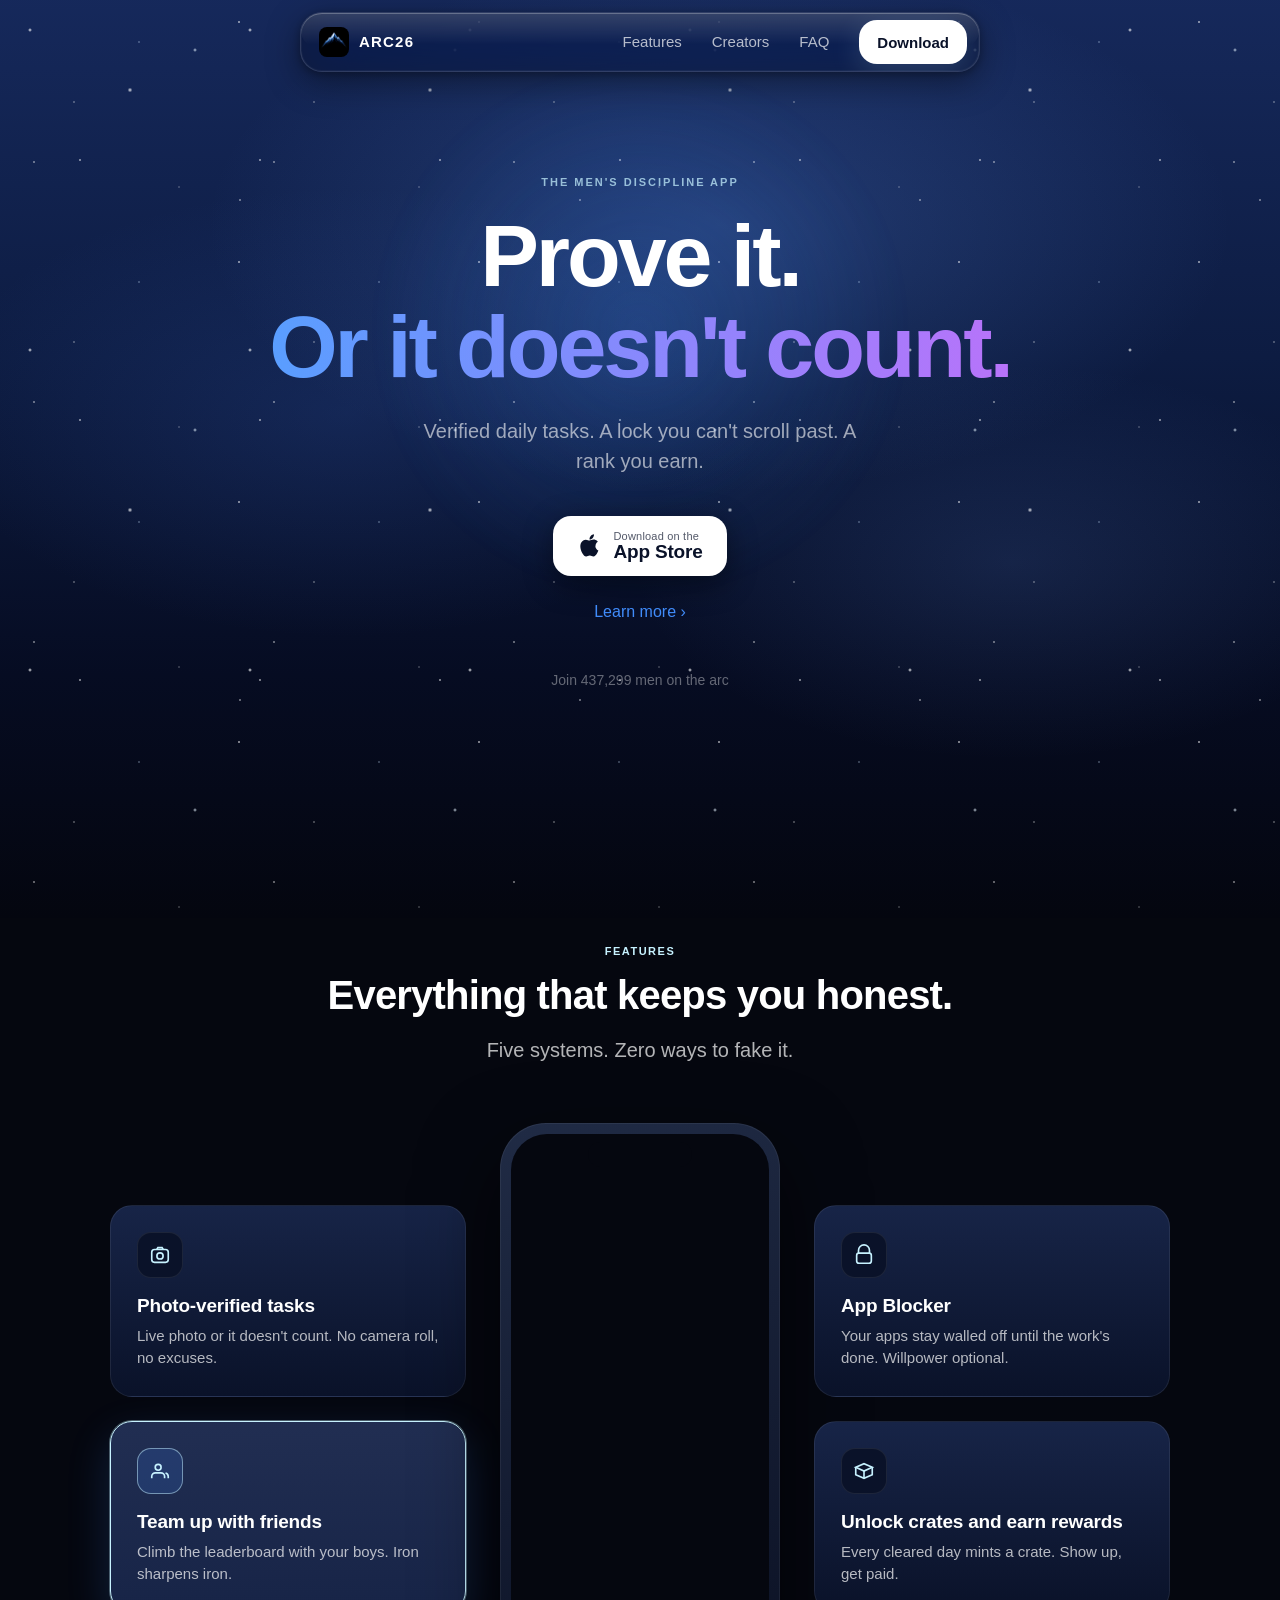
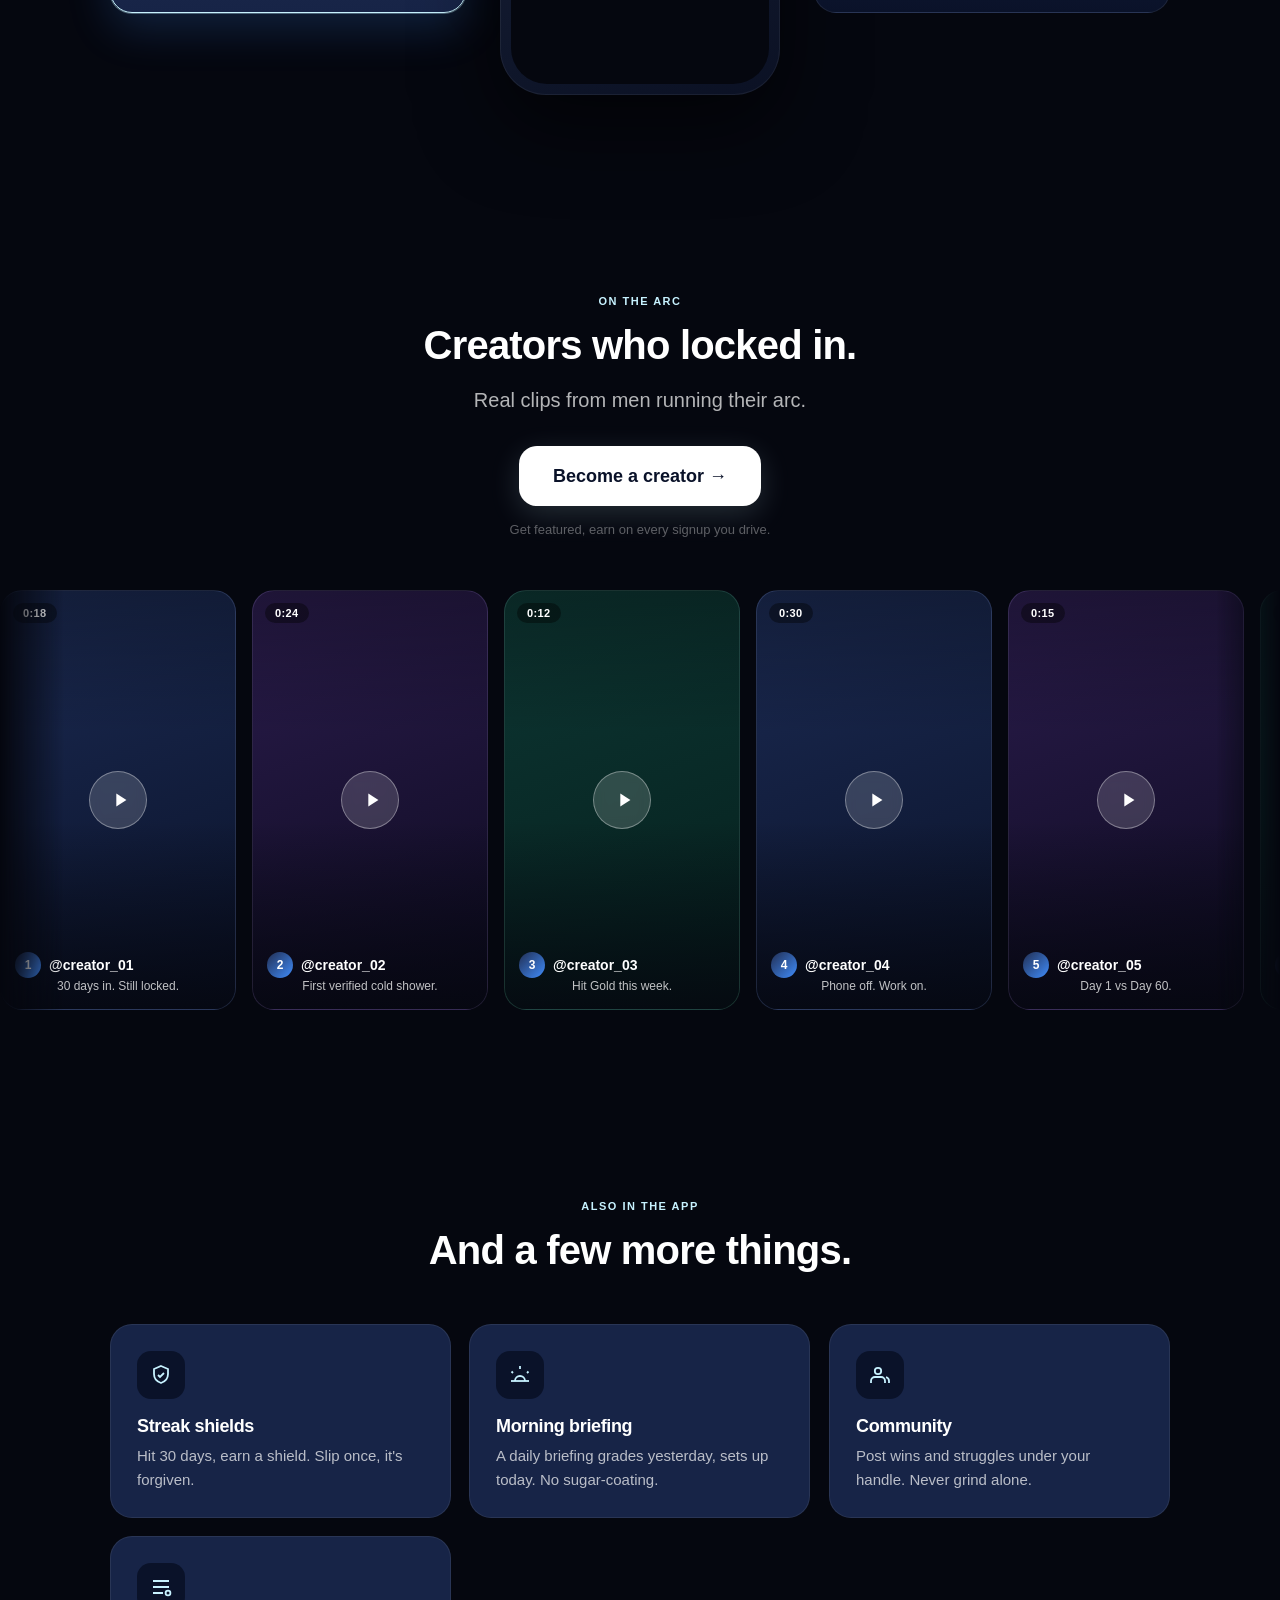
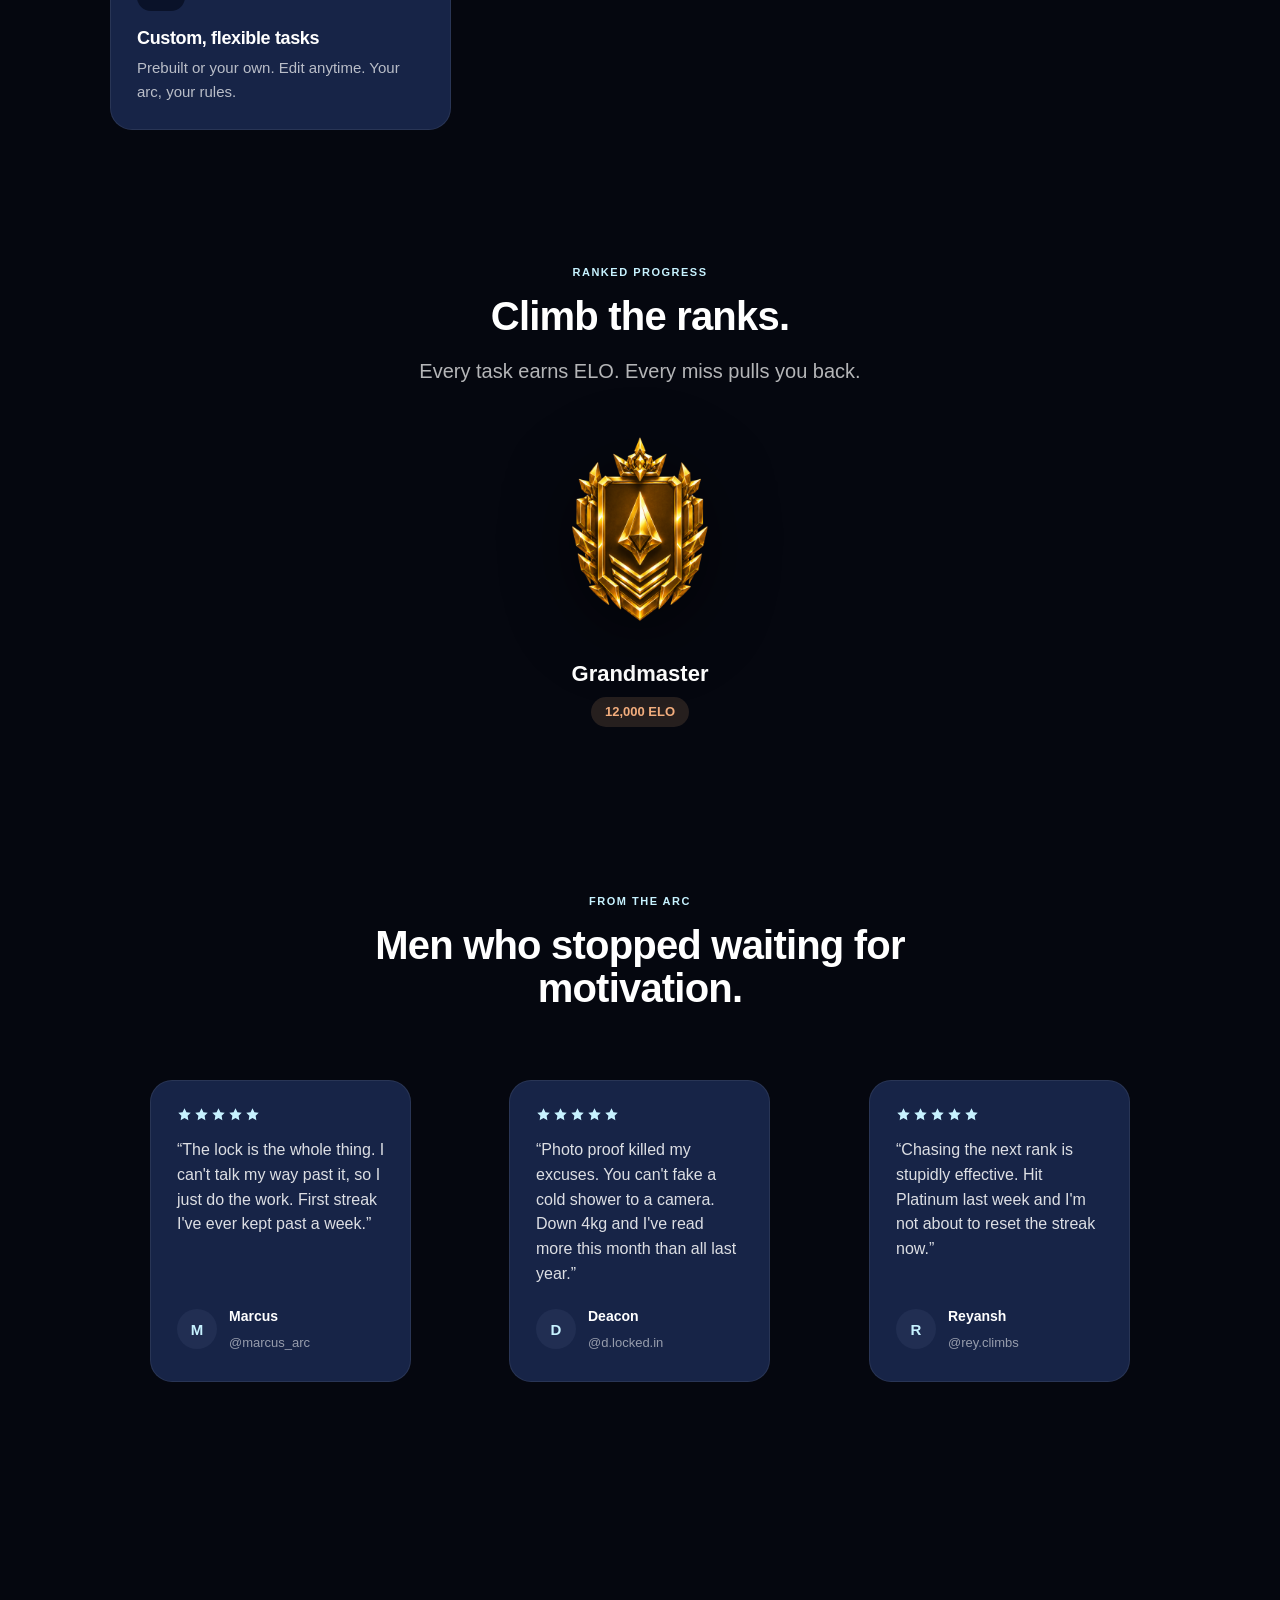
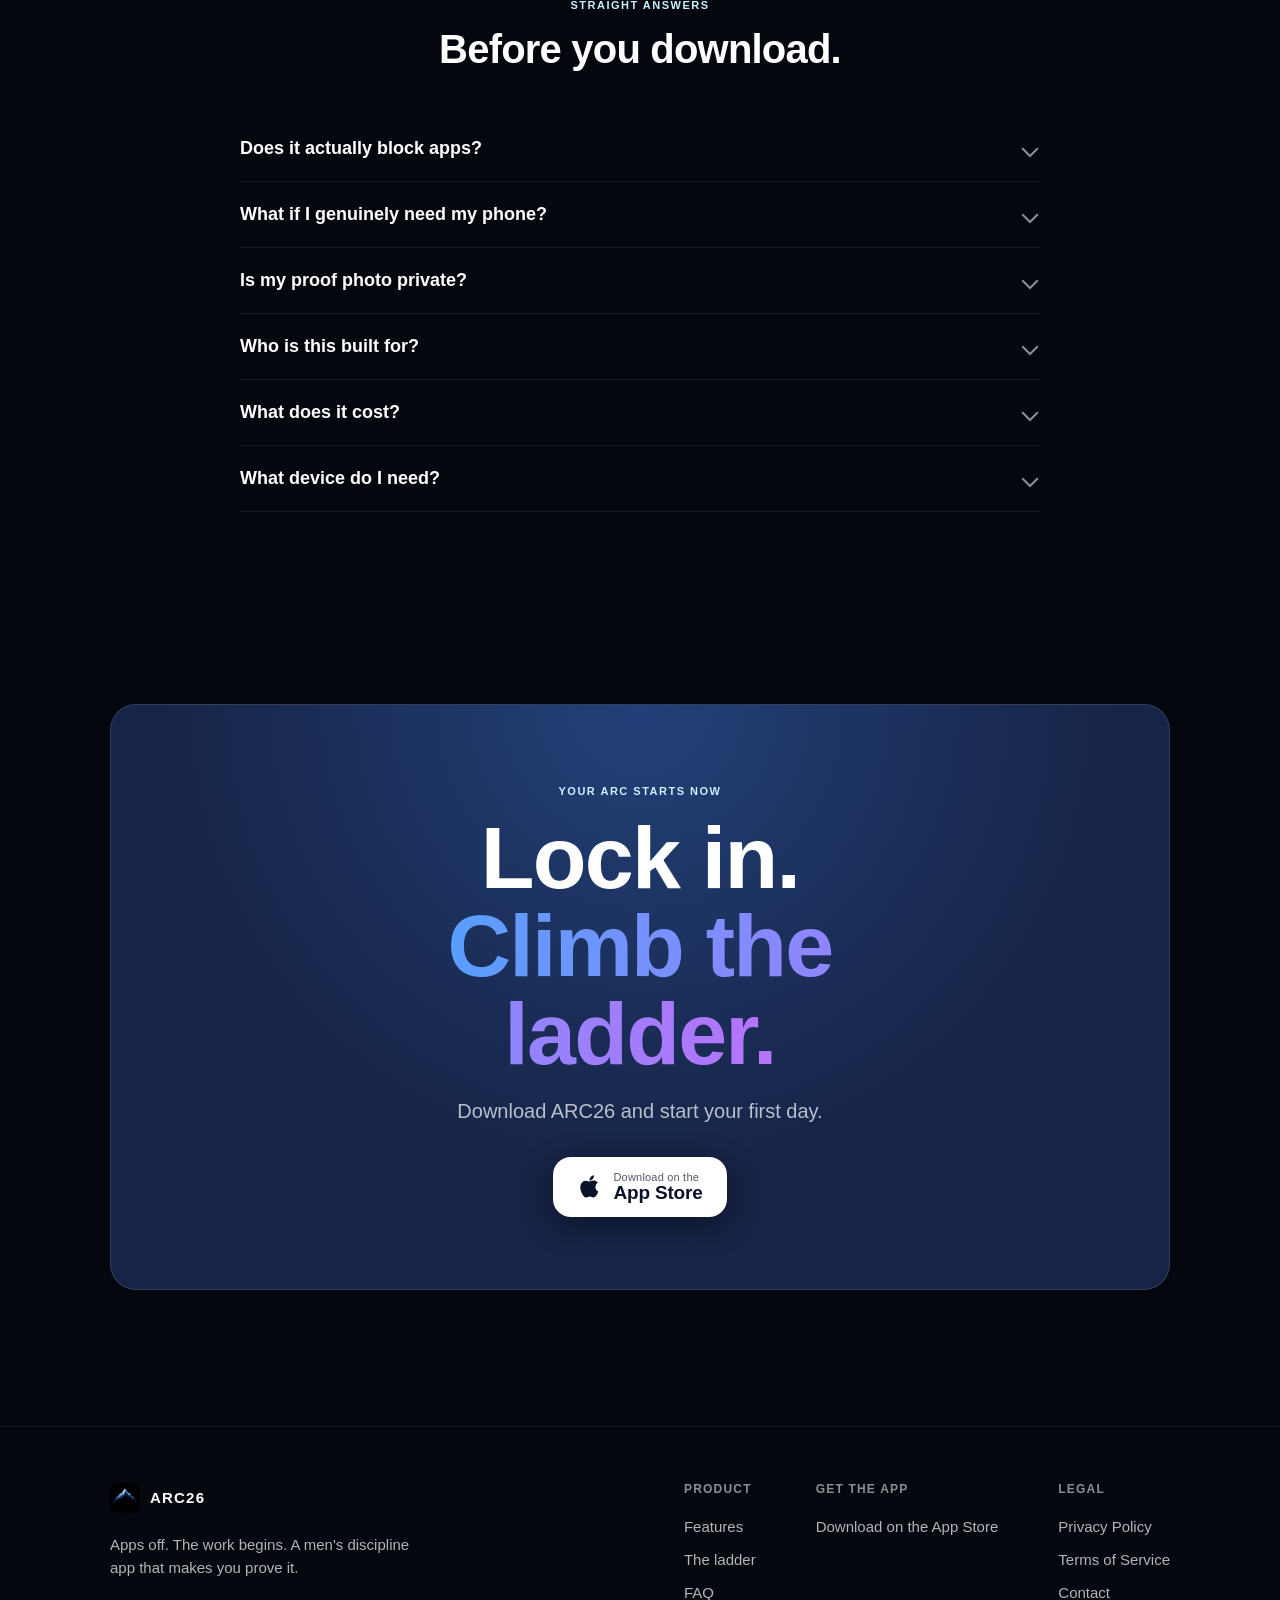
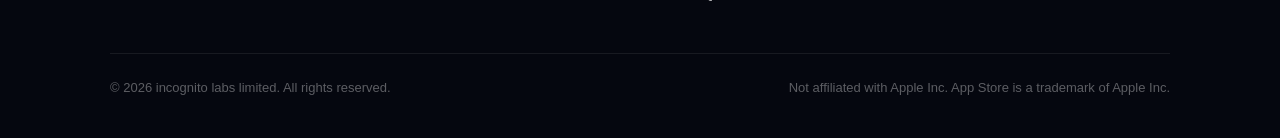
==== commit a6f086e9: "Rework thematic 'Winter Arc' copy to ARC26 branding Drop the seasonal 'Winter' qualifier from user-f" ====
--- a/index.html
+++ b/index.html
@@ -71,7 +71,7 @@
           </div>
 
           <a class="hero__learn" href="#features">Learn more &rsaquo;</a>
-          <p class="hero__note">Join 437,299 men on the winter arc</p>
+          <p class="hero__note">Join 437,299 men on the arc</p>
         </div>
       </div>
     </section>
@@ -134,7 +134,7 @@
         <div class="copy-block center reveal">
           <span class="eyebrow">On the arc</span>
           <h2 class="h-page">Creators who locked in.</h2>
-          <p class="lede">Real clips from men running their Winter Arc.</p>
+          <p class="lede">Real clips from men running their arc.</p>
           <div class="creator-cta">
             <a class="btn btn--primary btn--lg" href="become-a-creator.html" data-cta="become-creator">Become a creator →</a>
             <p class="ugc-hint">Get featured, earn on every signup you drive.</p>
@@ -318,7 +318,7 @@
         <div class="faq reveal">
           <div class="faq__item">
             <button class="faq__q" aria-expanded="false">Does it actually block apps?</button>
-            <div class="faq__a"><div class="faq__a-inner">Yes. It uses Apple's Screen Time to shield the apps you choose while a session is running. Open one and a Winter Arc block screen stands in its place until your tasks are done.</div></div>
+            <div class="faq__a"><div class="faq__a-inner">Yes. It uses Apple's Screen Time to shield the apps you choose while a session is running. Open one and an ARC26 block screen stands in its place until your tasks are done.</div></div>
           </div>
           <div class="faq__item">
             <button class="faq__q" aria-expanded="false">What if I genuinely need my phone?</button>
@@ -350,7 +350,7 @@
     <section class="section finale">
       <div class="wrap">
         <div class="finale__panel reveal">
-          <span class="eyebrow">Winter starts now</span>
+          <span class="eyebrow">Your arc starts now</span>
           <h2 class="h-hero" style="max-width:640px;margin:0 auto;">
             Lock in.<br />
             <span class="grad">Climb the ladder.</span>
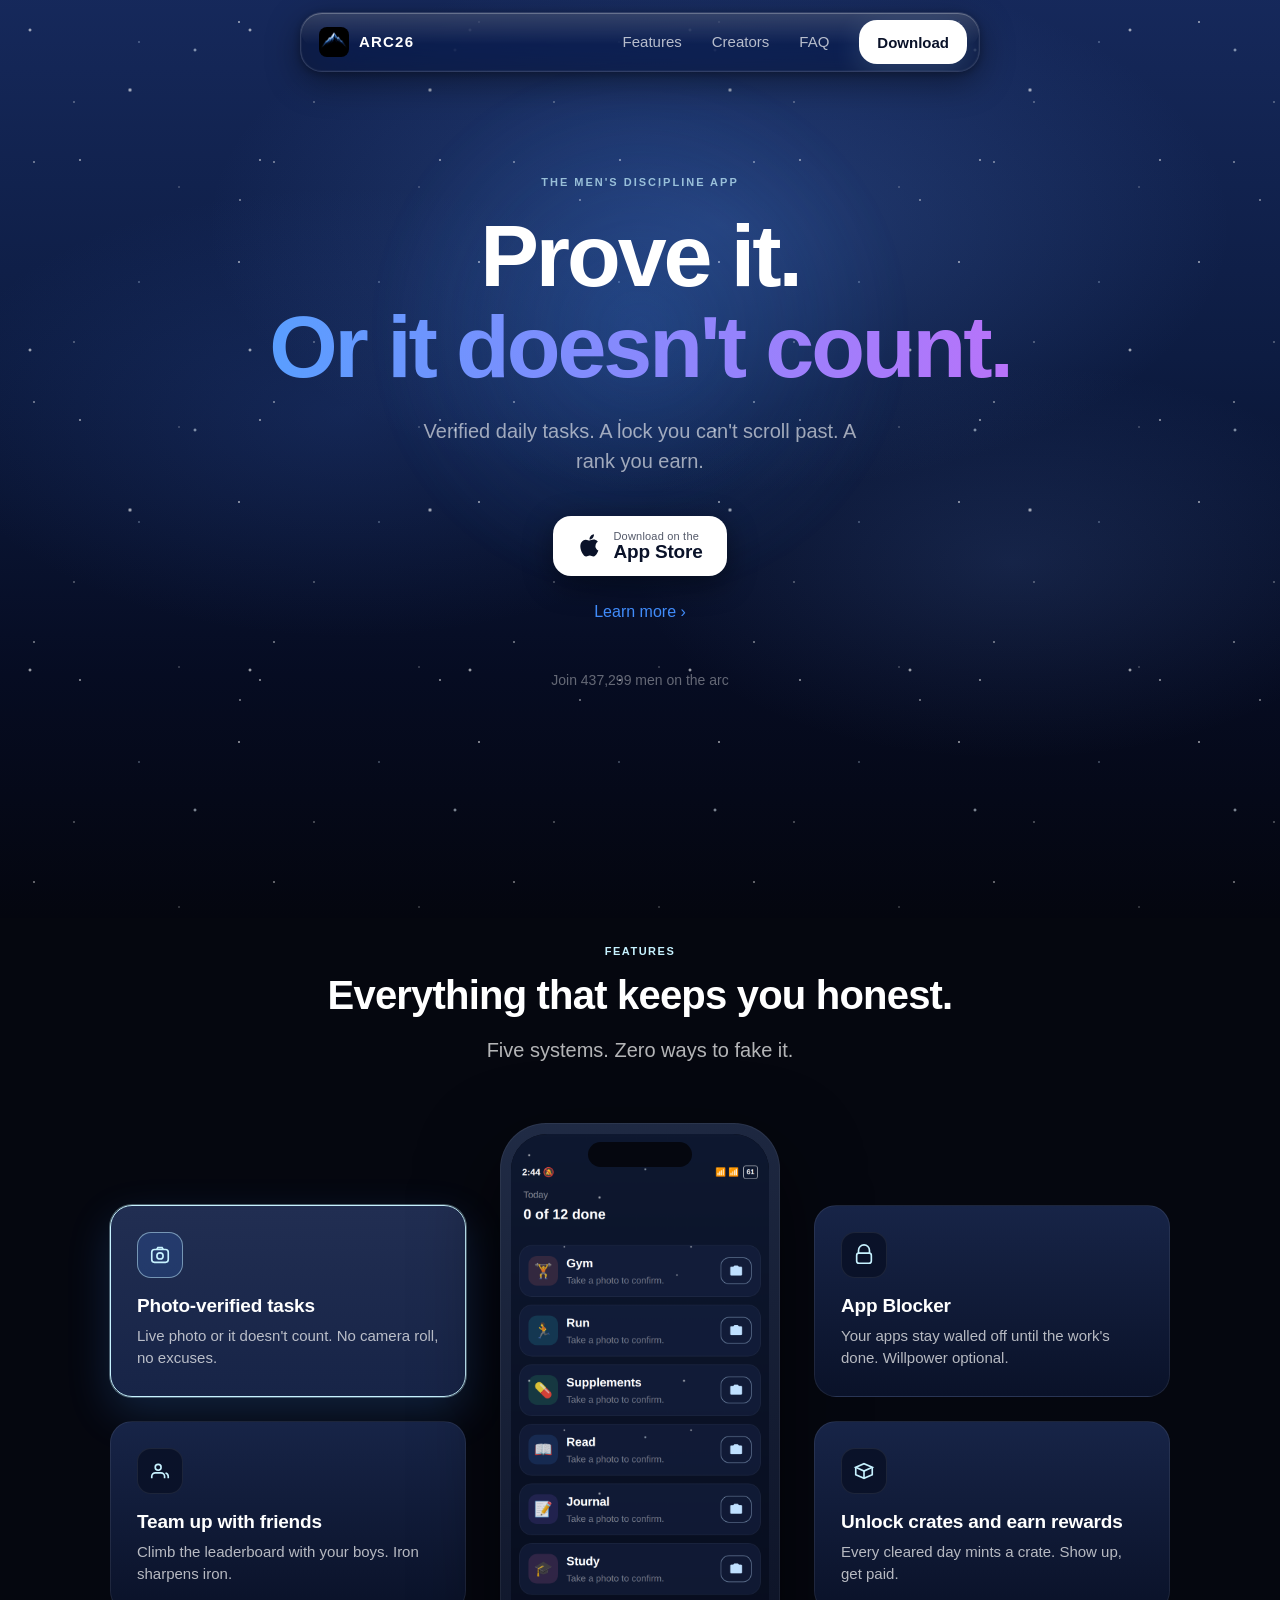
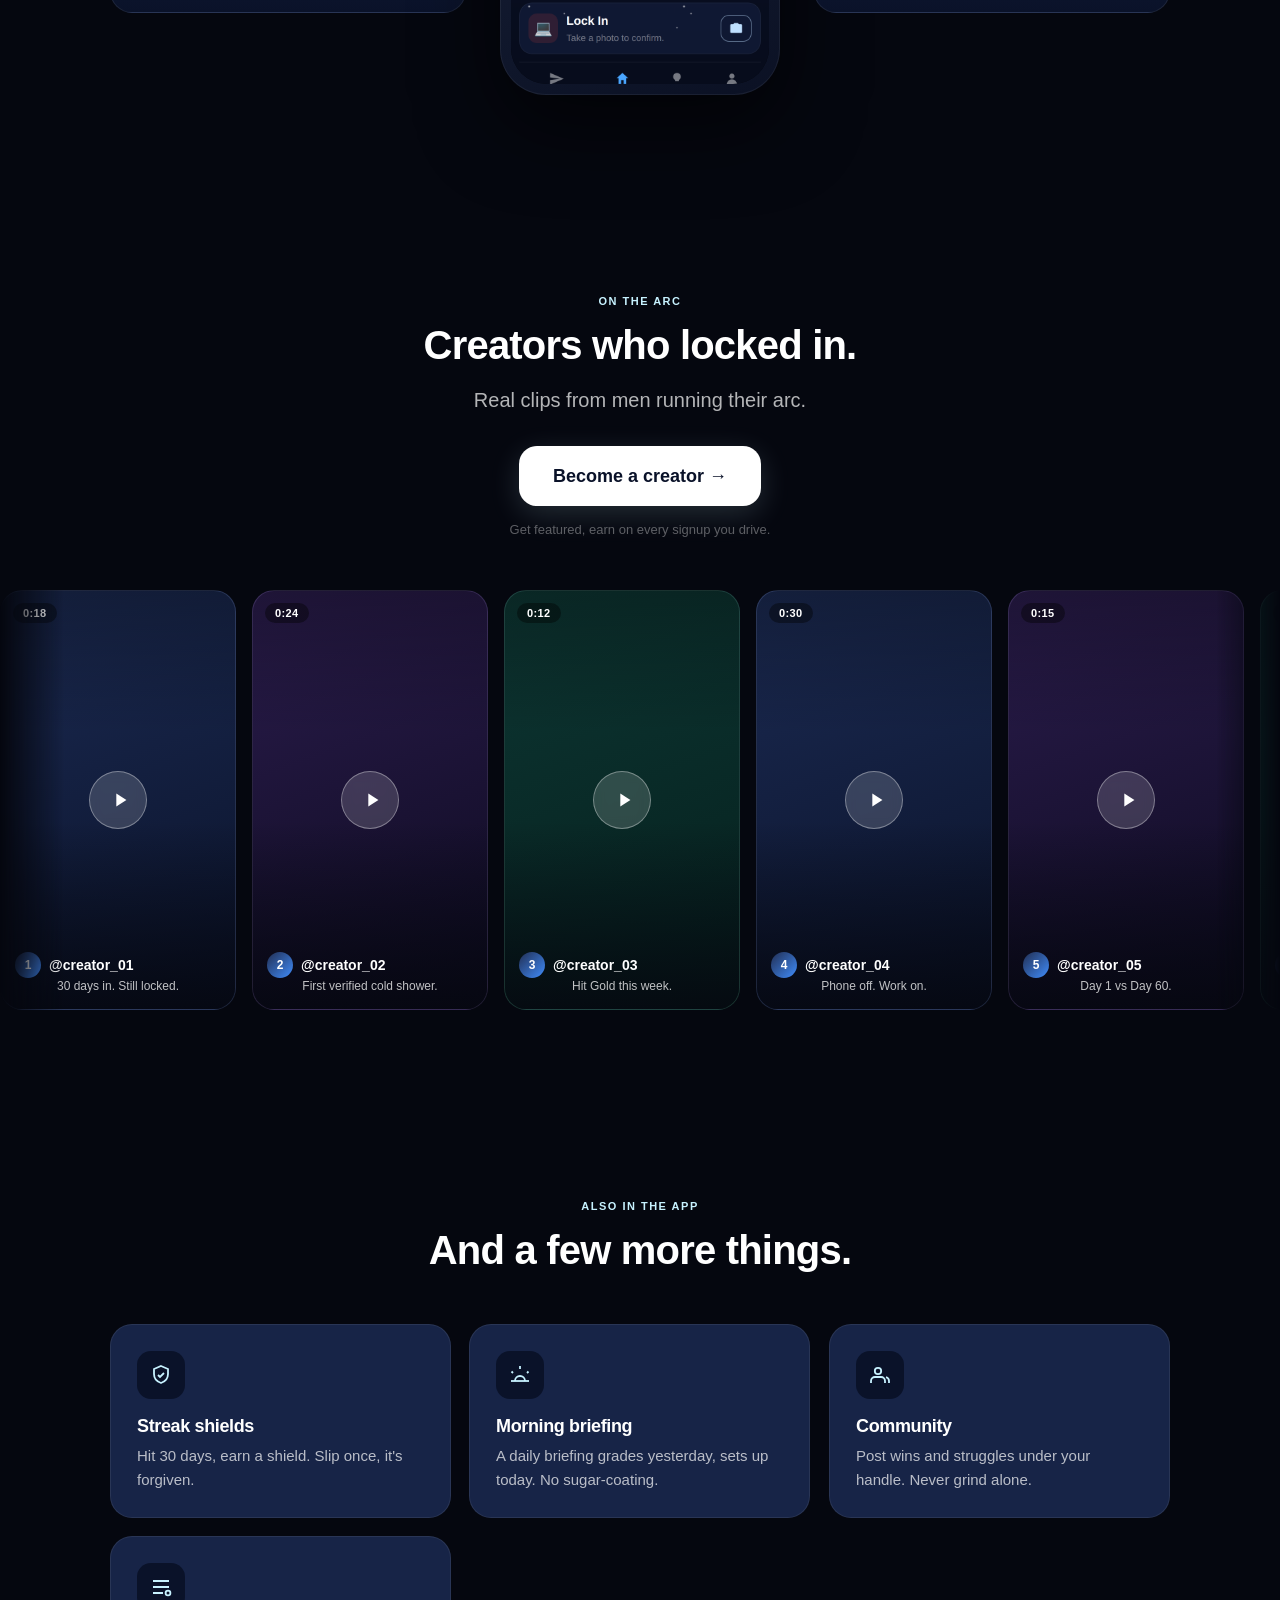
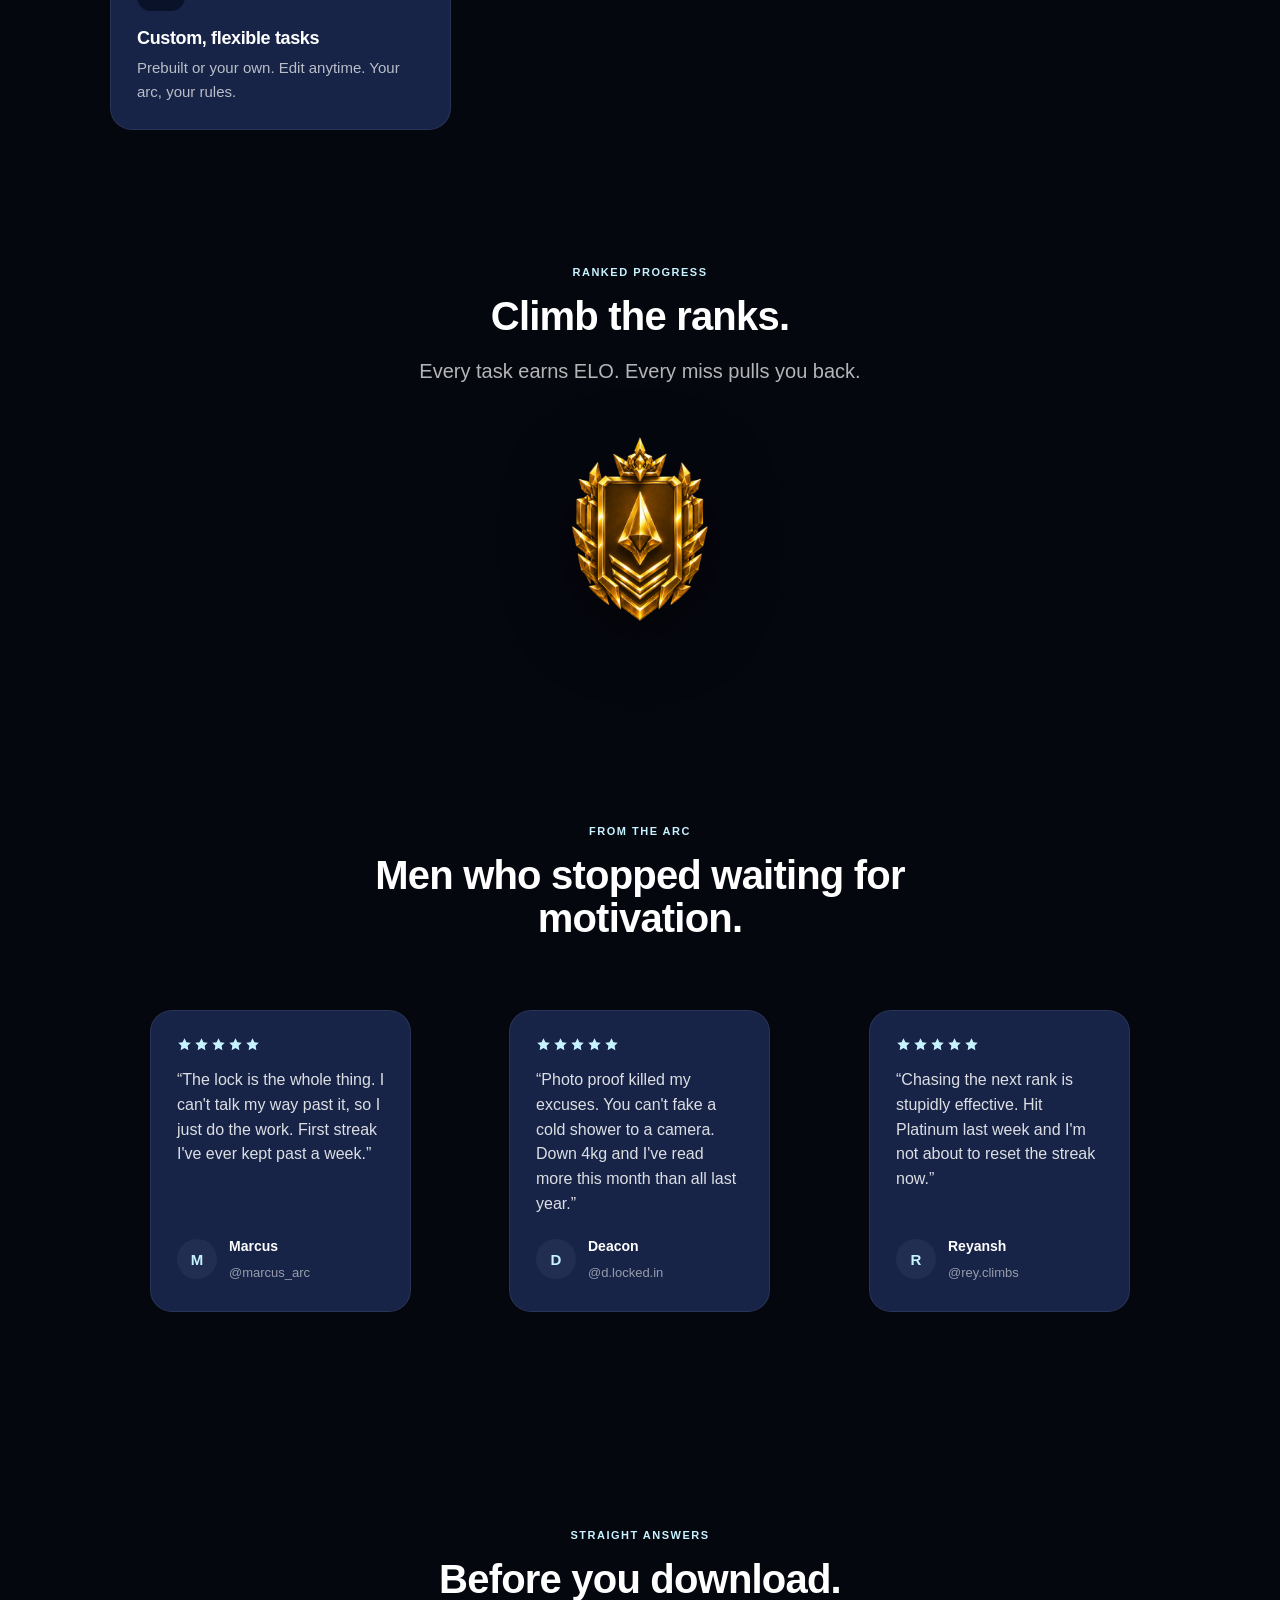
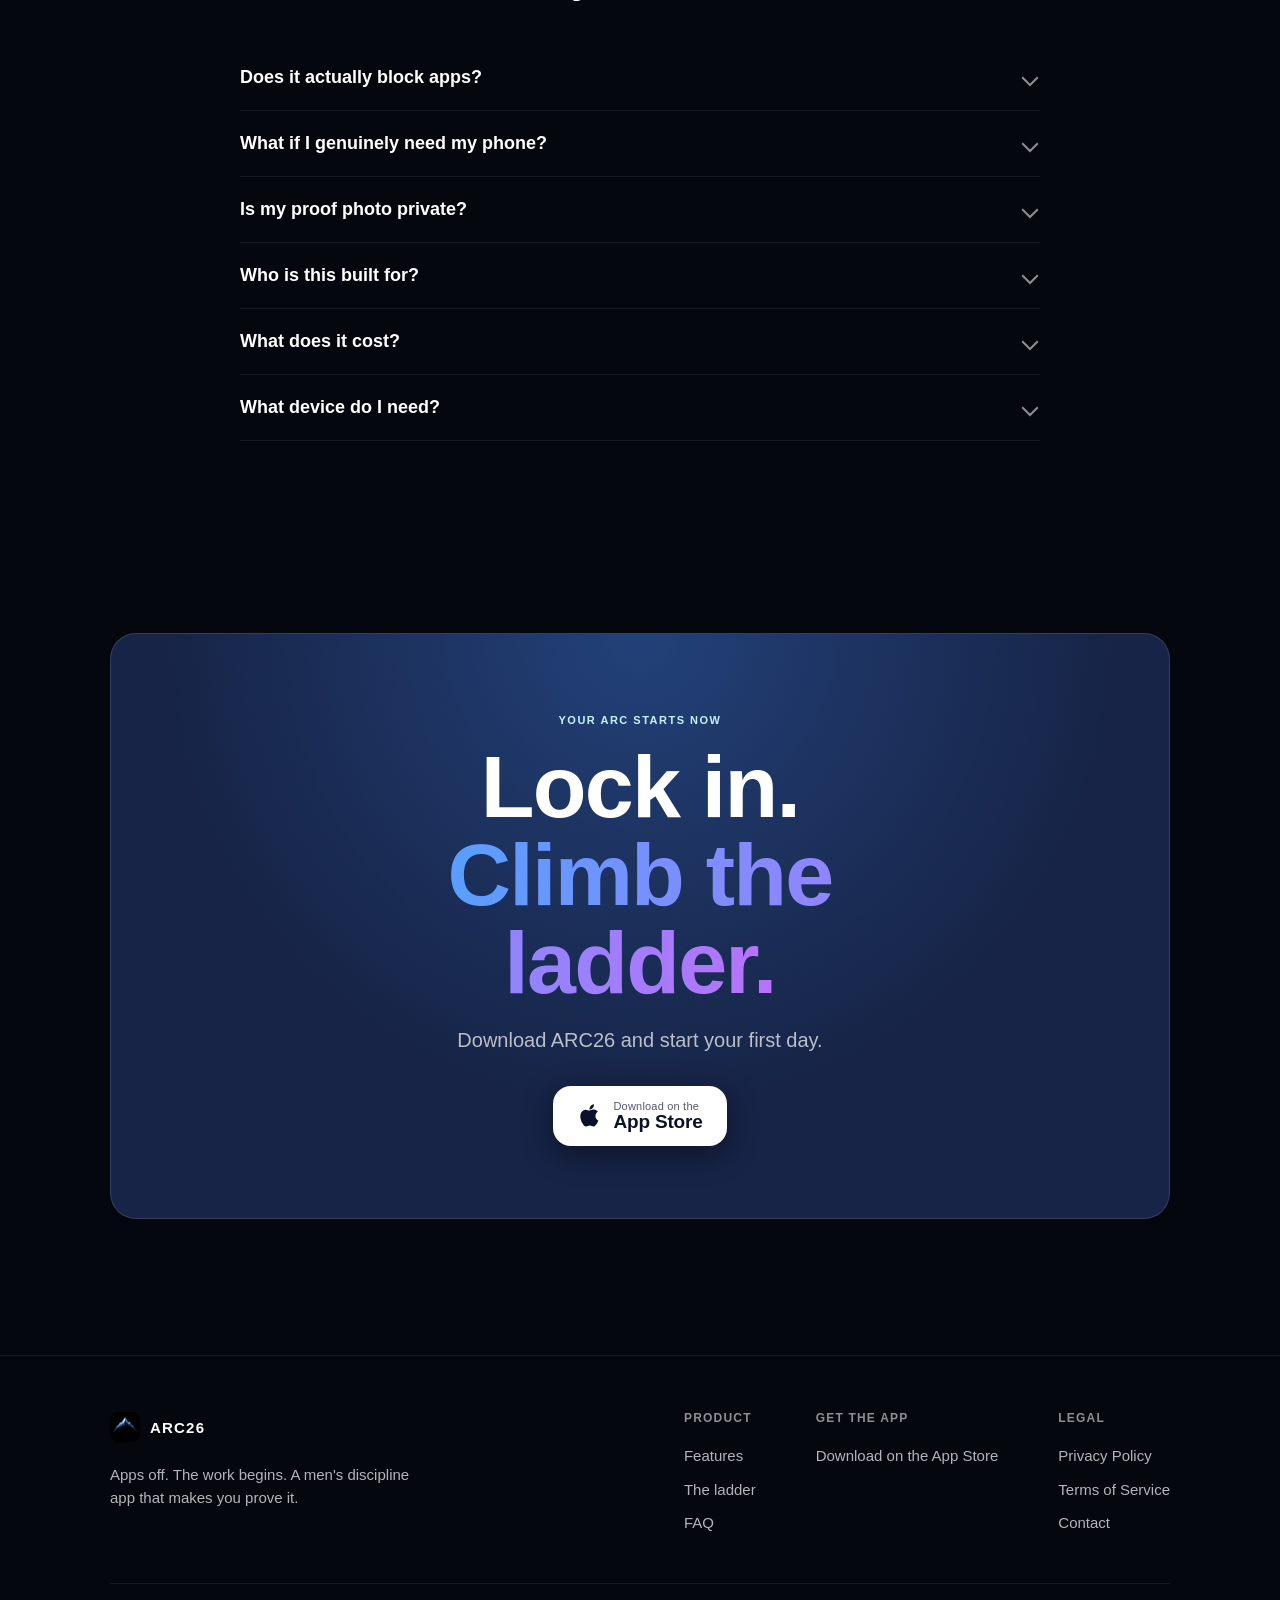
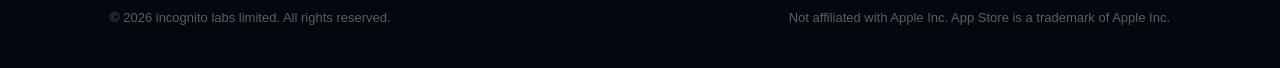
==== commit c4ccf6af: "Remove Grandmaster name and ELO text under rank crest Keep the rank crest logo; drop the 'Grandmaste" ====
--- a/index.html
+++ b/index.html
@@ -256,8 +256,6 @@
         <div class="rank-solo reveal">
           <div class="rank-item" style="--c:#FCC71F">
             <div class="rank-crest"><img src="assets/img/ranks/grandmaster.png" alt="Grandmaster rank crest" loading="lazy" onerror="this.closest('.rank-crest').classList.add('empty');this.remove()" /></div>
-            <div class="rank-name">Grandmaster</div>
-            <div class="rank-elo">12,000 ELO</div>
           </div>
         </div>
       </div>
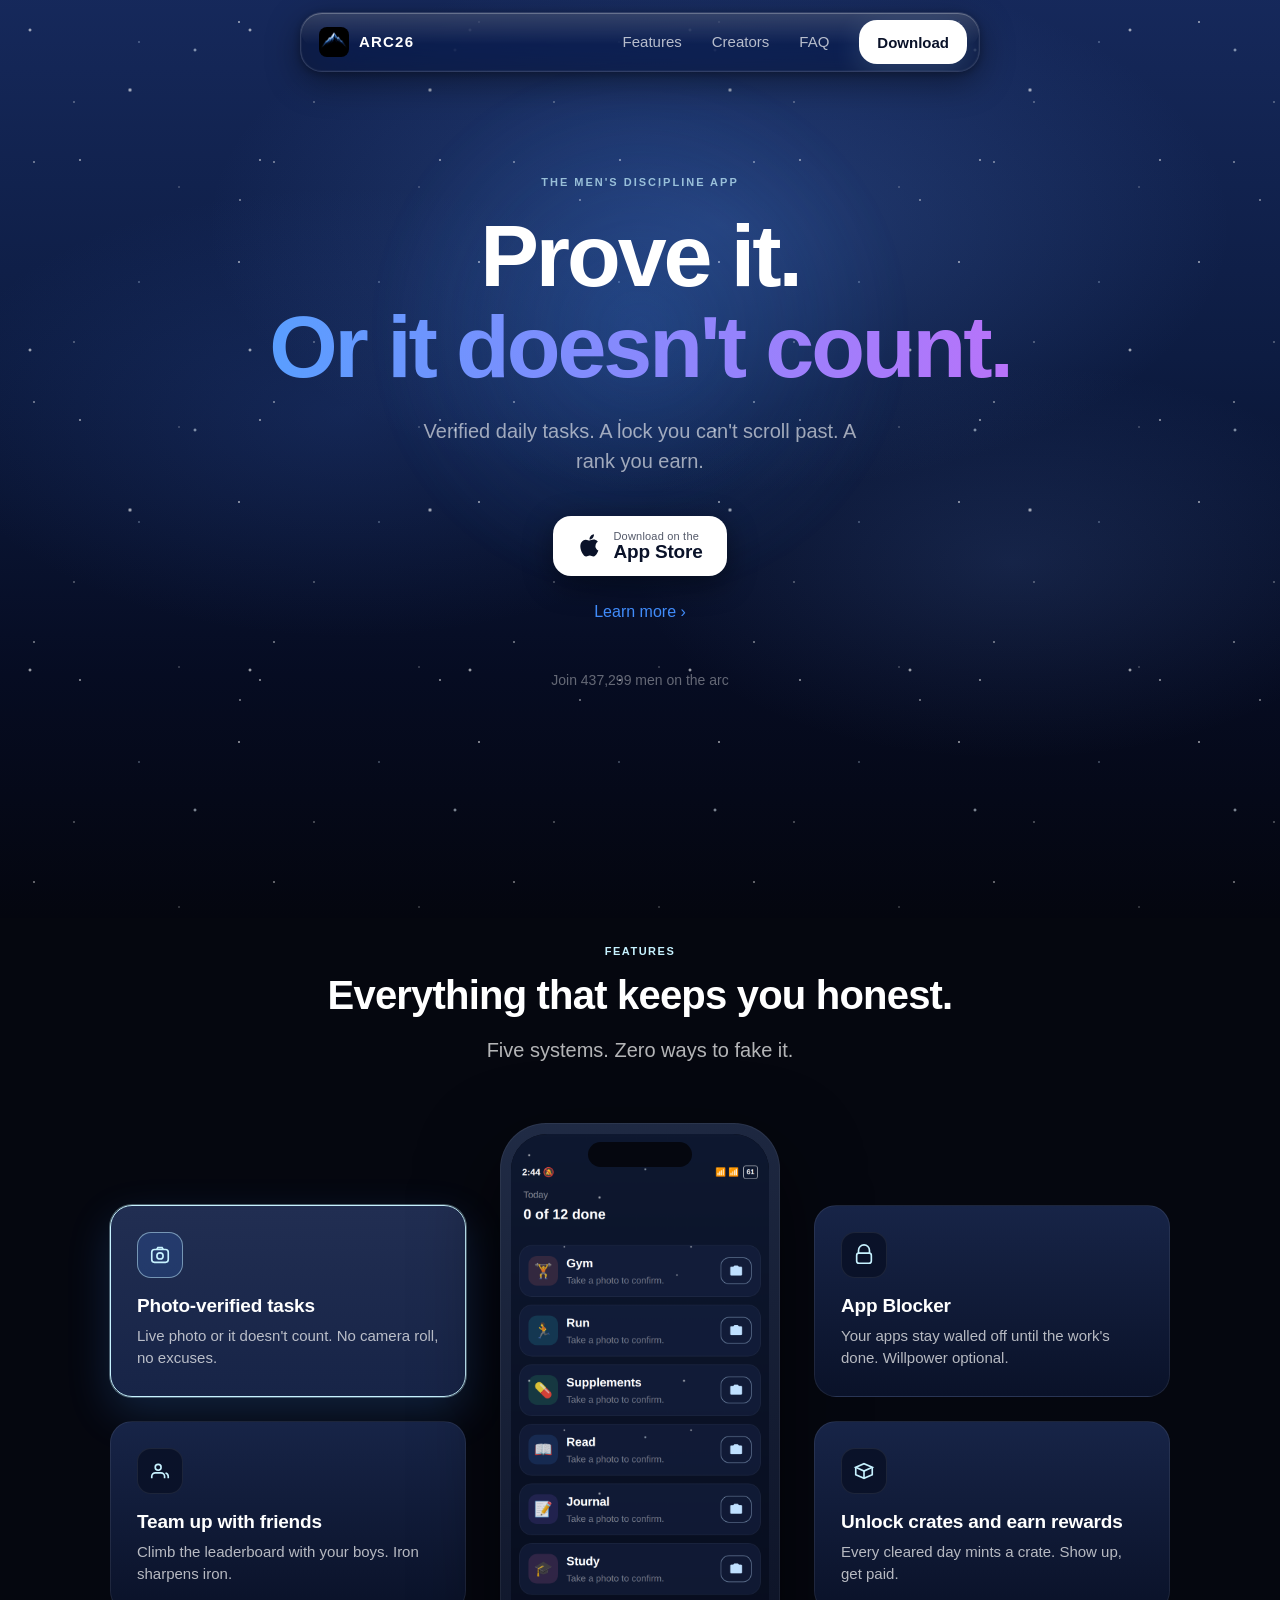
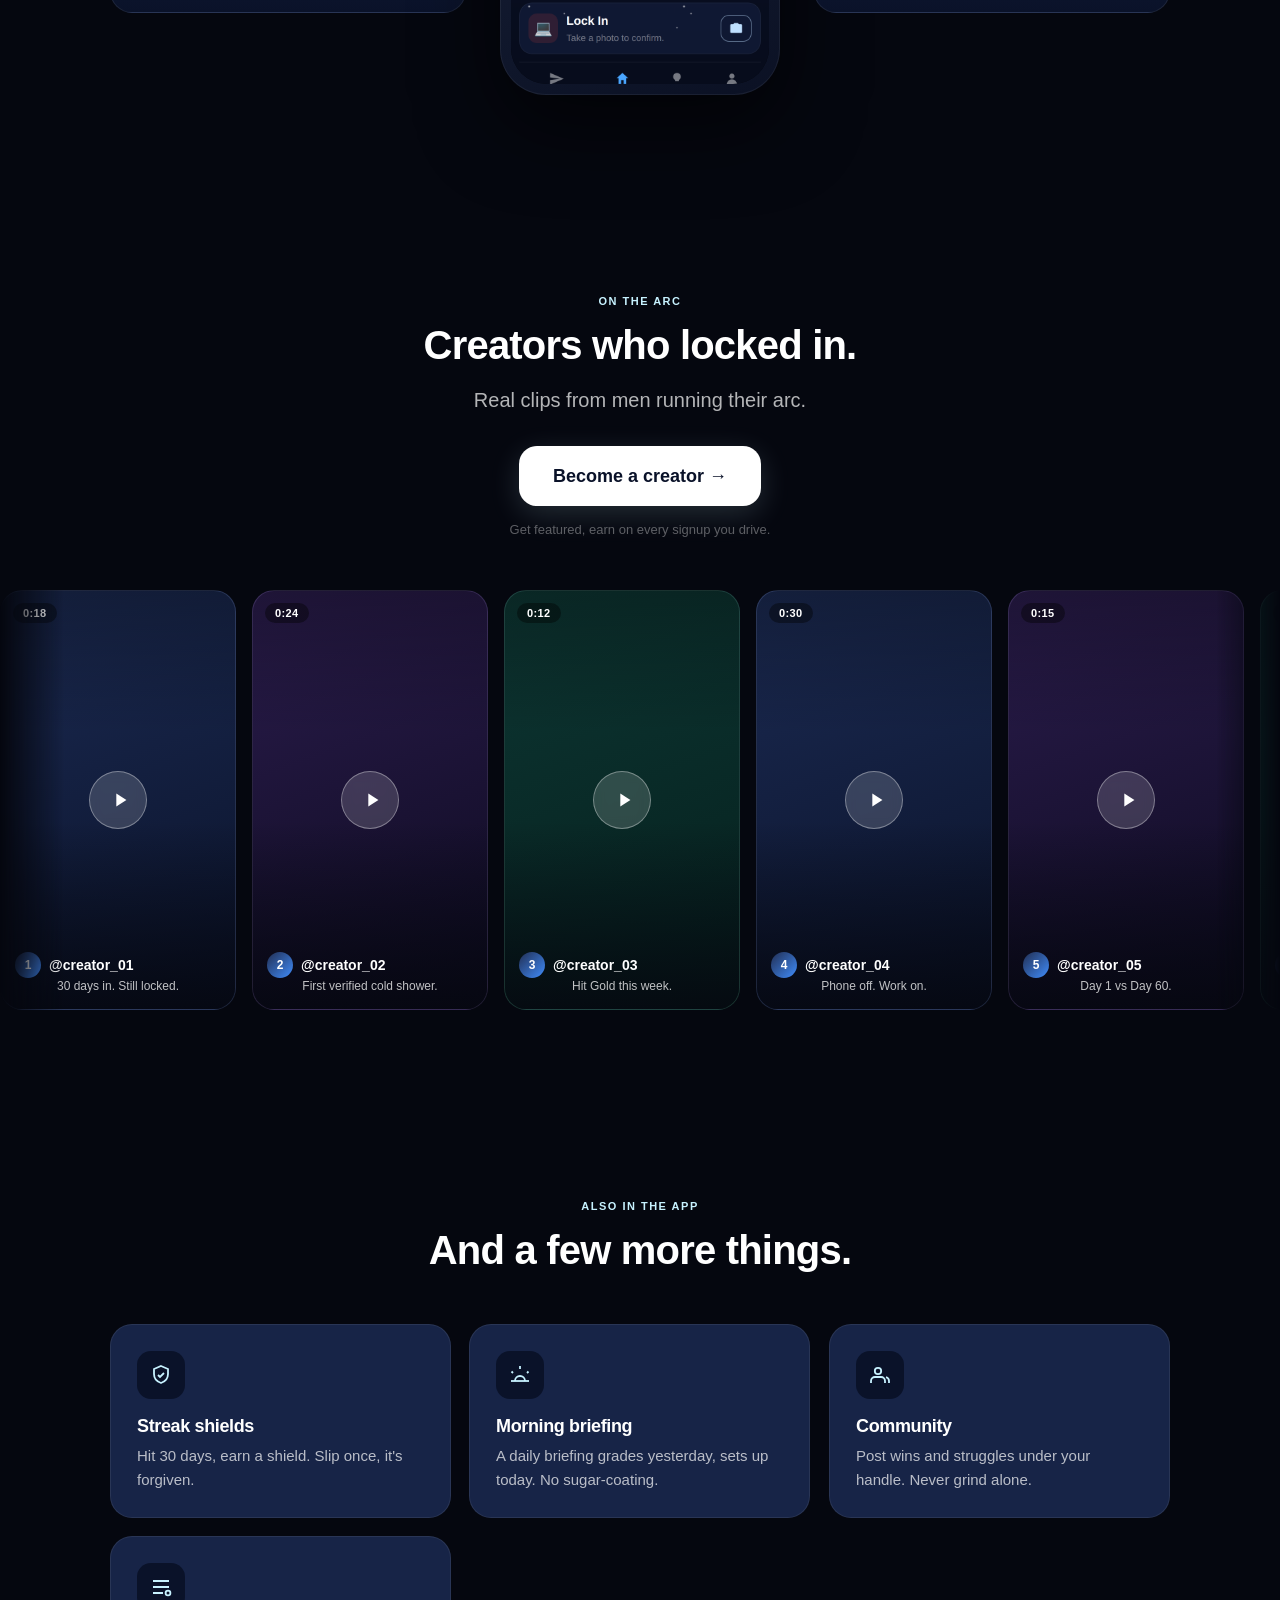
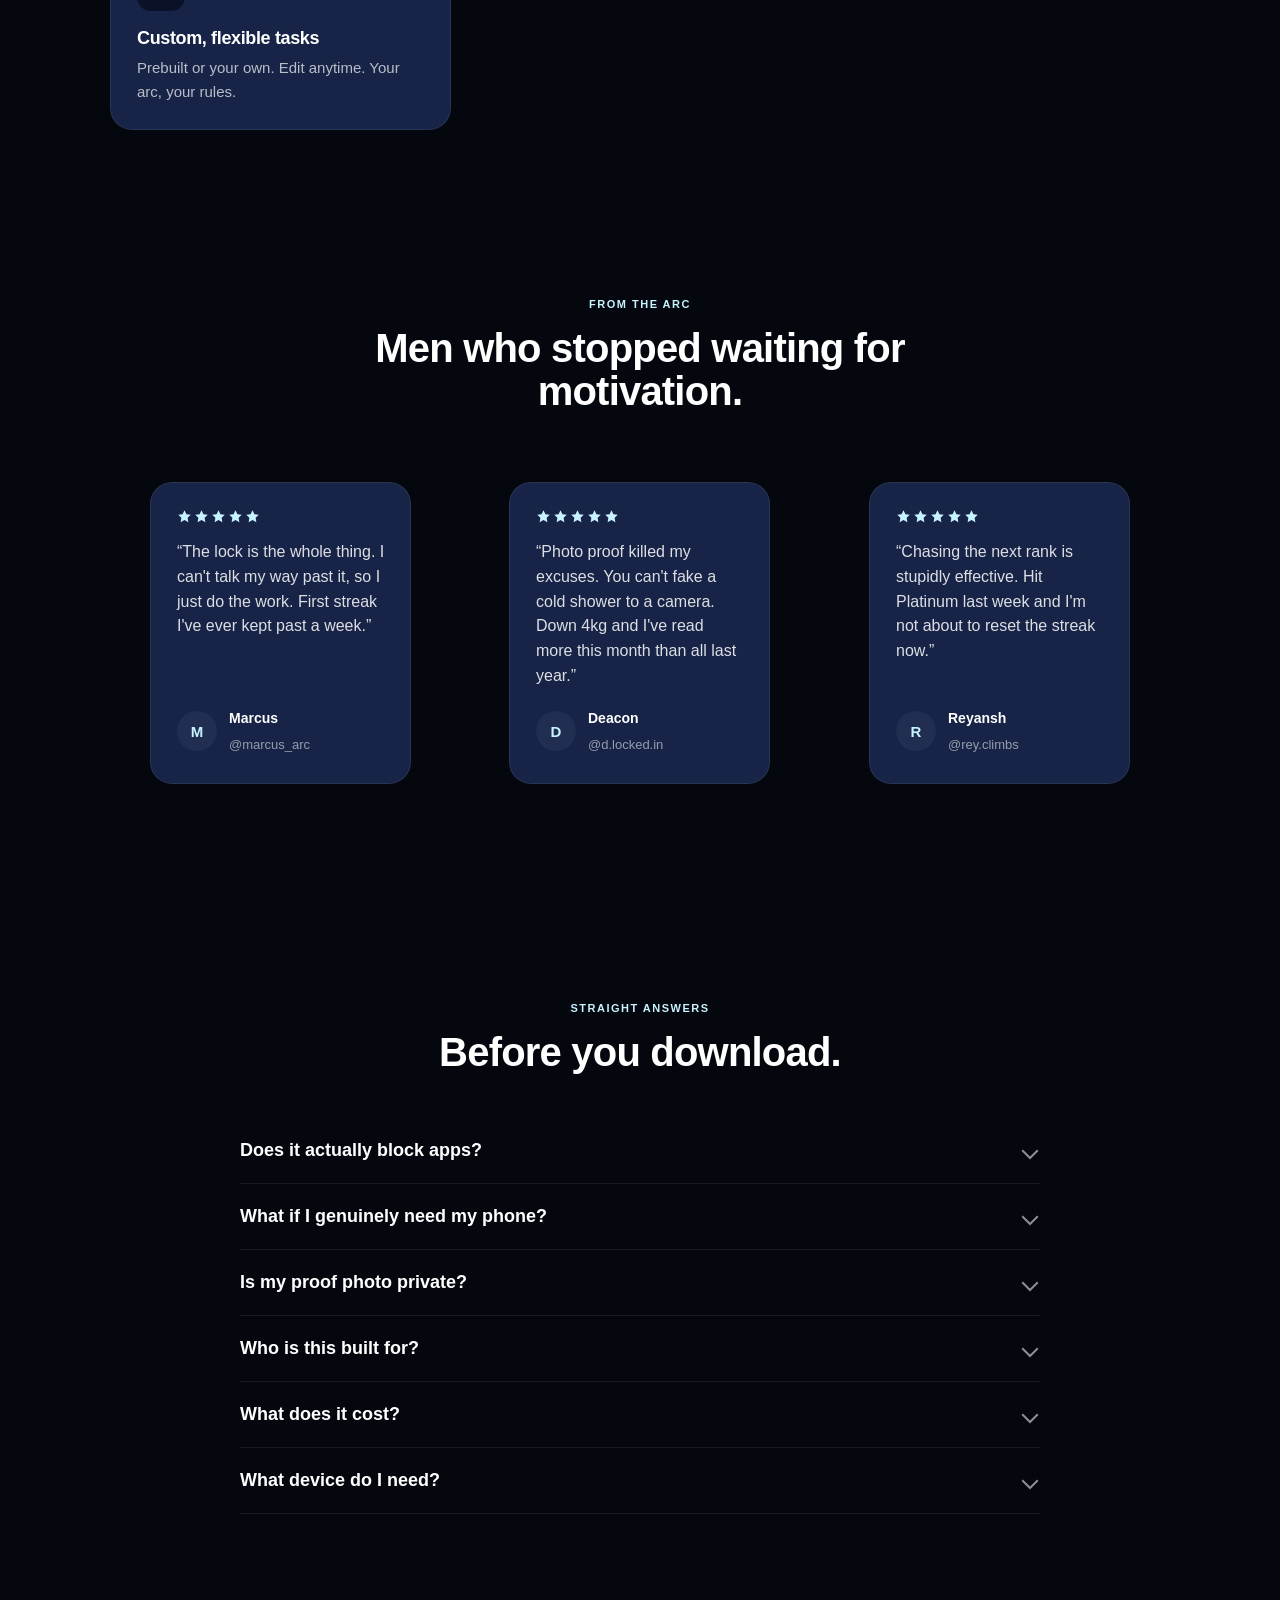
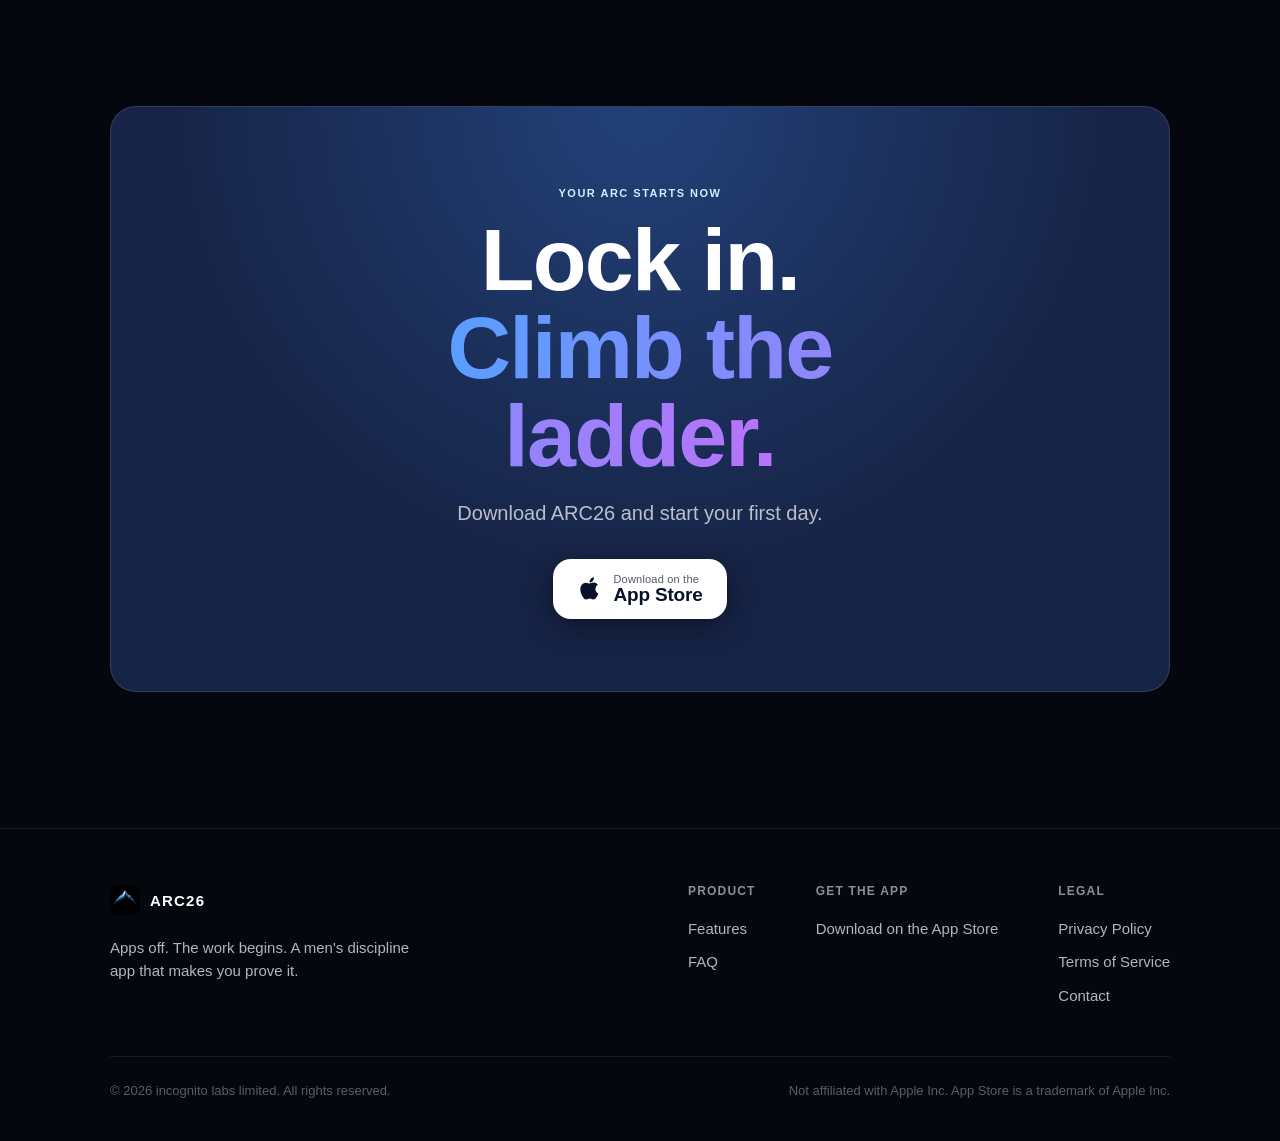
==== commit d0578f53: "Remove the ladder section and its footer link Delete the 'Ranked progress / Climb the ranks' ladder " ====
--- a/index.html
+++ b/index.html
@@ -243,25 +243,6 @@
     </section>
 
     <!-- =================================================================== -->
-    <!-- THE LADDER                                                           -->
-    <!-- =================================================================== -->
-    <section class="section section--tight" id="ladder">
-      <div class="wrap">
-        <div class="copy-block center reveal">
-          <span class="eyebrow">Ranked progress</span>
-          <h2 class="h-page">Climb the ranks.</h2>
-          <p class="lede">Every task earns ELO. Every miss pulls you back.</p>
-        </div>
-
-        <div class="rank-solo reveal">
-          <div class="rank-item" style="--c:#FCC71F">
-            <div class="rank-crest"><img src="assets/img/ranks/grandmaster.png" alt="Grandmaster rank crest" loading="lazy" onerror="this.closest('.rank-crest').classList.add('empty');this.remove()" /></div>
-          </div>
-        </div>
-      </div>
-    </section>
-
-    <!-- =================================================================== -->
     <!-- TESTIMONIALS  (PLACEHOLDER, swap for real App Store reviews)        -->
     <!-- =================================================================== -->
     <section class="section" id="proof">
@@ -380,7 +361,6 @@
           <div class="footer__col">
             <h4>Product</h4>
             <a href="#features">Features</a>
-            <a href="#ladder">The ladder</a>
             <a href="#faq">FAQ</a>
           </div>
           <div class="footer__col">
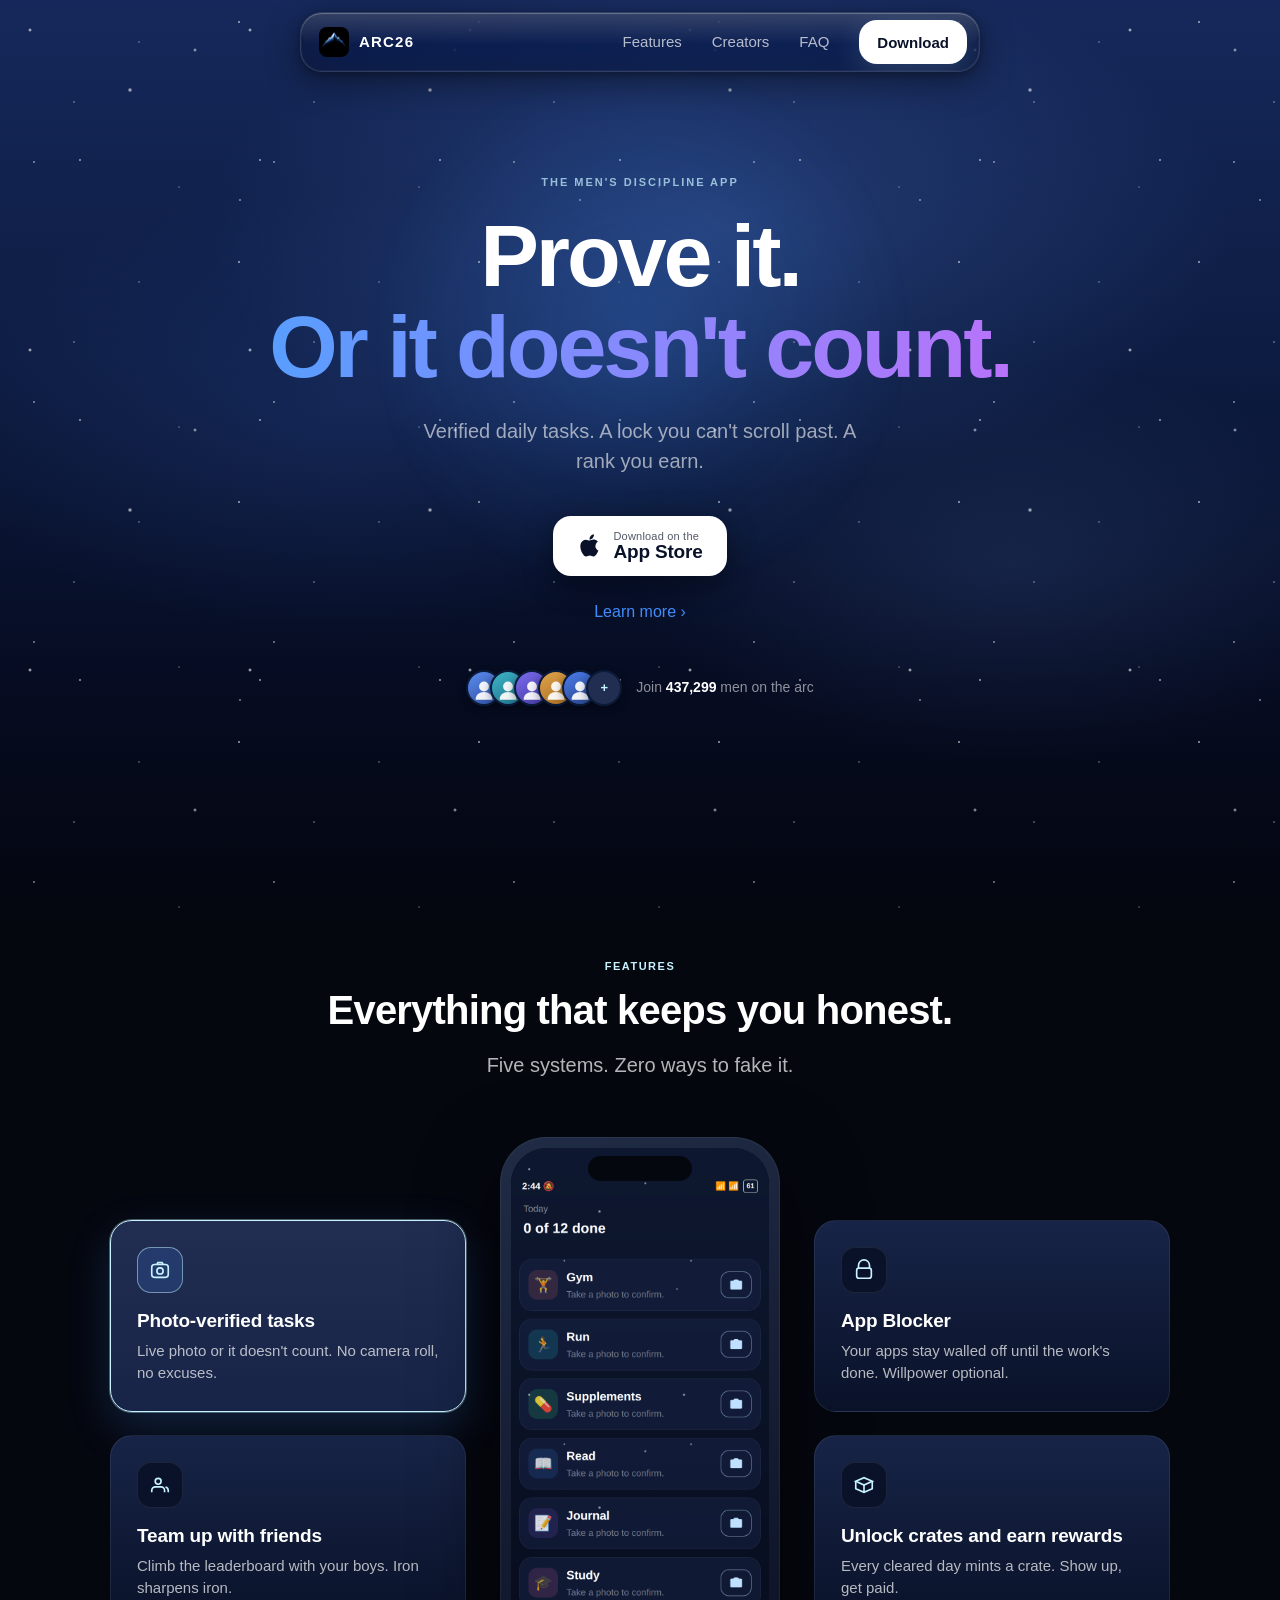
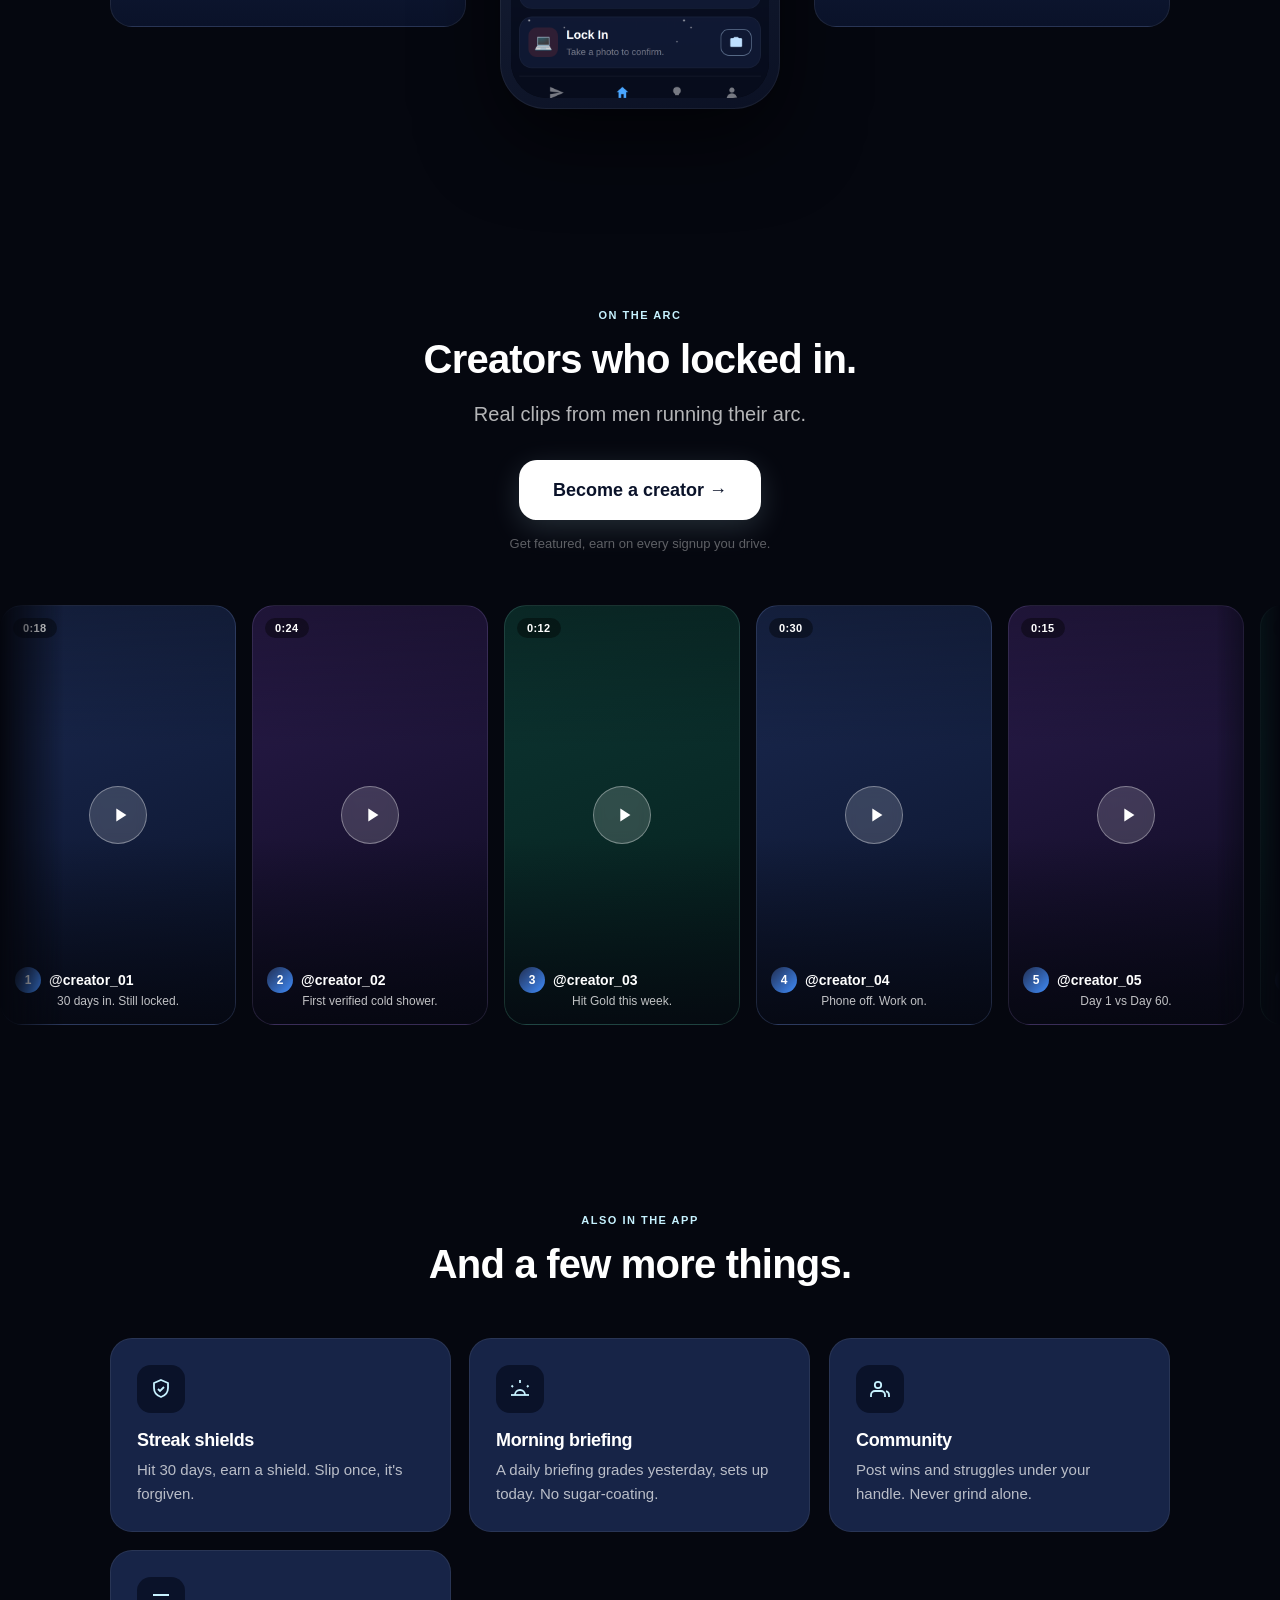
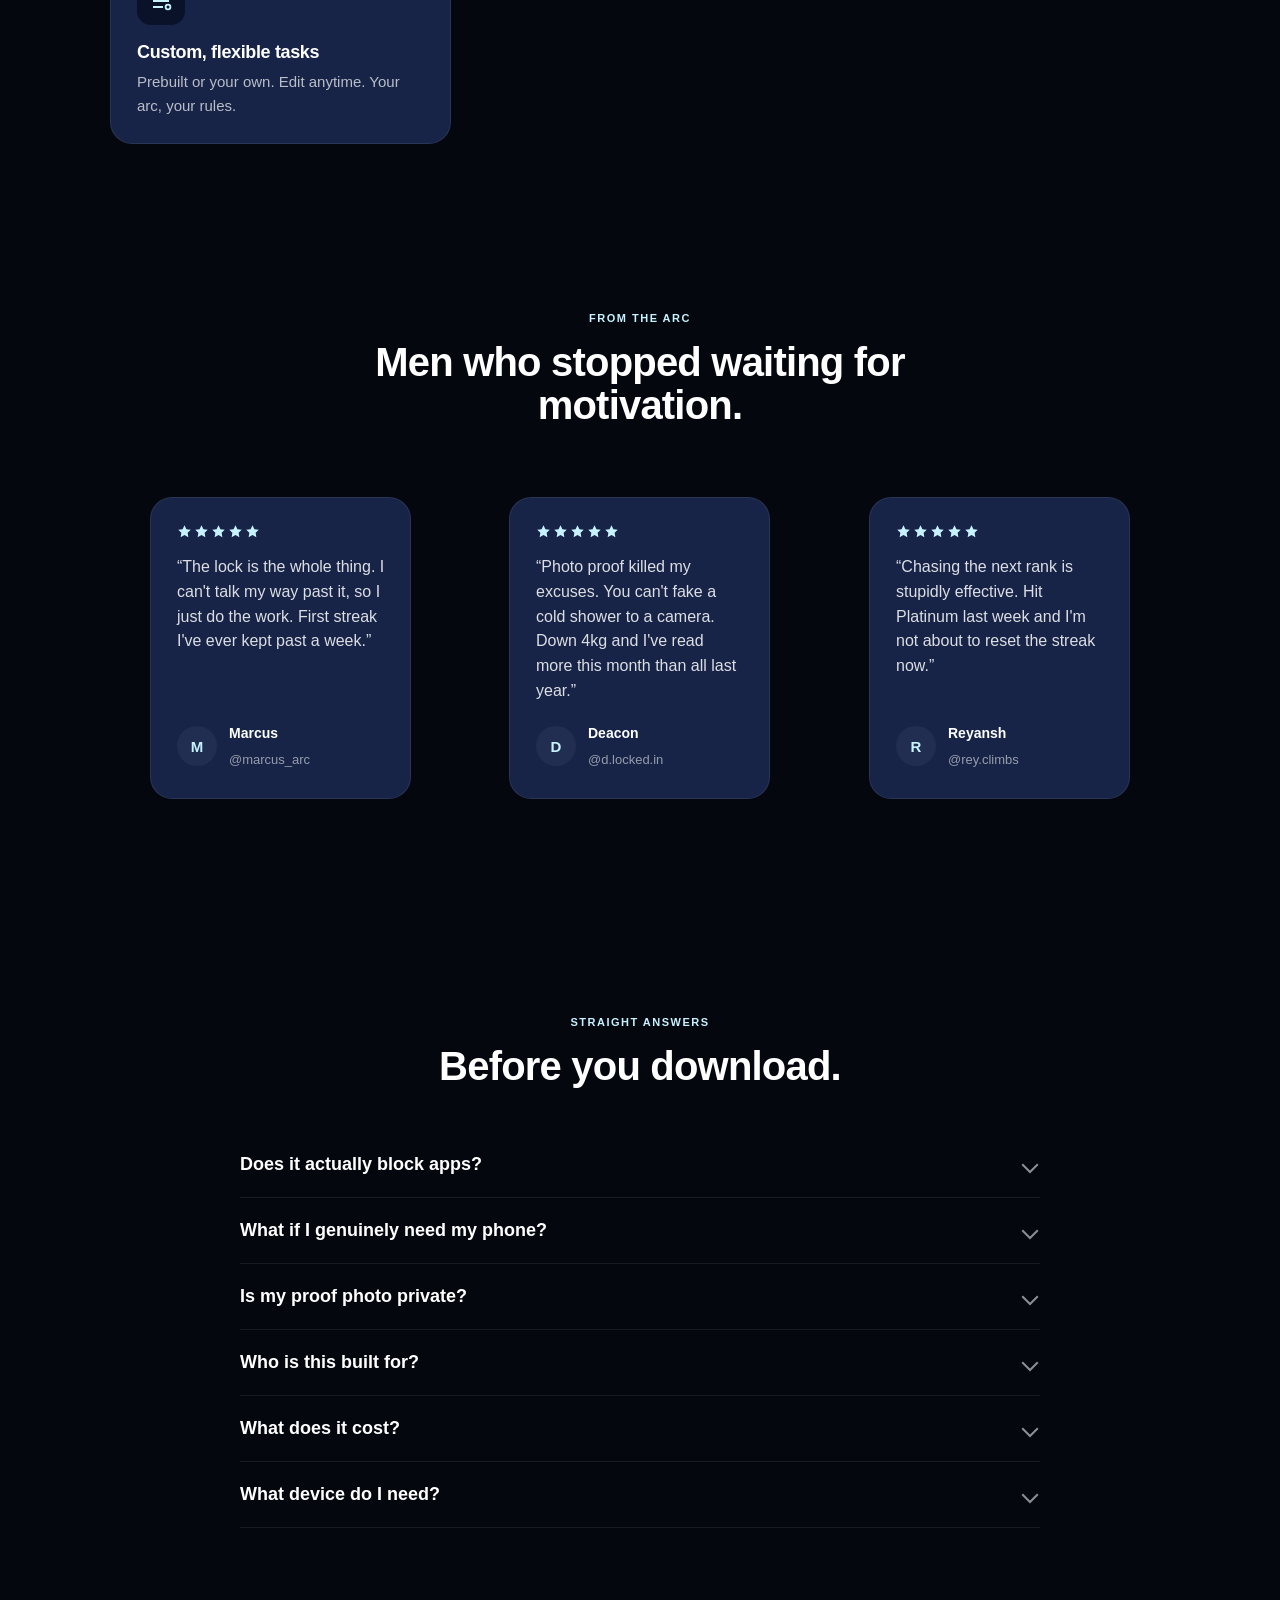
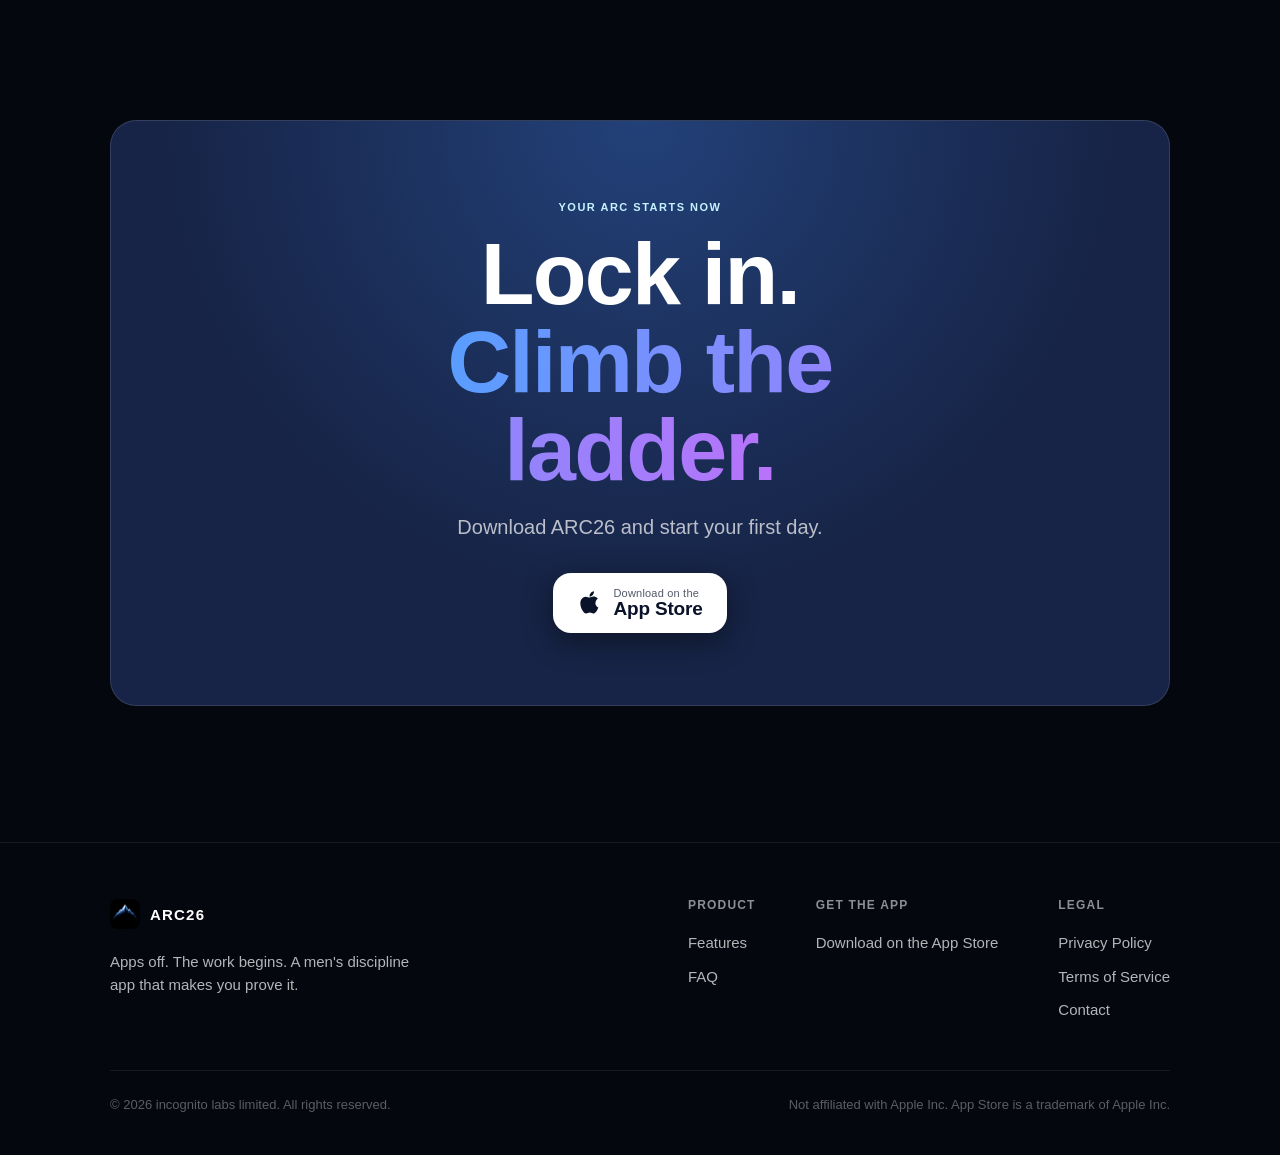
==== commit 883649b2: "Add avatar stack to hero social-proof line Replace the plain 'Join 437,299 men on the arc' note with" ====
--- a/index.html
+++ b/index.html
@@ -71,7 +71,17 @@
           </div>
 
           <a class="hero__learn" href="#features">Learn more &rsaquo;</a>
-          <p class="hero__note">Join 437,299 men on the arc</p>
+          <div class="hero__social reveal">
+            <span class="avatar-stack" aria-hidden="true">
+              <span class="avatar" style="--g1:#5B8DEF;--g2:#2F4C9E"><svg viewBox="0 0 40 40"><circle cx="20" cy="15" r="7"/><path d="M8 34c0-7 5.4-11 12-11s12 4 12 11z"/></svg></span>
+              <span class="avatar" style="--g1:#3FB6C9;--g2:#1E6E86"><svg viewBox="0 0 40 40"><circle cx="20" cy="15" r="7"/><path d="M8 34c0-7 5.4-11 12-11s12 4 12 11z"/></svg></span>
+              <span class="avatar" style="--g1:#7C6CF0;--g2:#43389E"><svg viewBox="0 0 40 40"><circle cx="20" cy="15" r="7"/><path d="M8 34c0-7 5.4-11 12-11s12 4 12 11z"/></svg></span>
+              <span class="avatar" style="--g1:#E0A44C;--g2:#A76A1E"><svg viewBox="0 0 40 40"><circle cx="20" cy="15" r="7"/><path d="M8 34c0-7 5.4-11 12-11s12 4 12 11z"/></svg></span>
+              <span class="avatar" style="--g1:#4C7DF0;--g2:#26407F"><svg viewBox="0 0 40 40"><circle cx="20" cy="15" r="7"/><path d="M8 34c0-7 5.4-11 12-11s12 4 12 11z"/></svg></span>
+              <span class="avatar avatar--count">+</span>
+            </span>
+            <p class="hero__note">Join <strong>437,299</strong> men on the arc</p>
+          </div>
         </div>
       </div>
     </section>
--- a/assets/css/styles.css
+++ b/assets/css/styles.css
@@ -410,7 +410,35 @@
   color: var(--glow); font-size: 16px; font-weight: 500;
 }
 .hero__learn:hover { color: var(--frost); }
-.hero__note { margin-top: 44px; color: rgba(255,255,255,0.38); font-size: 14px; }
+.hero__note { color: rgba(255,255,255,0.55); font-size: 14px; margin: 0; }
+.hero__note strong { color: #fff; font-weight: 700; }
+
+/* Social proof — overlapping avatar stack */
+.hero__social {
+  display: flex; align-items: center; justify-content: center;
+  gap: 14px; margin-top: 44px; flex-wrap: wrap;
+}
+.avatar-stack { display: inline-flex; }
+.avatar-stack .avatar {
+  width: 36px; height: 36px; border-radius: 50%;
+  margin-left: -12px;
+  border: 2.5px solid var(--bg-top);
+  background: linear-gradient(150deg, var(--g1), var(--g2));
+  box-shadow: 0 3px 8px rgba(0,0,0,0.4);
+  display: grid; place-items: end center;
+  overflow: hidden;
+}
+.avatar-stack .avatar:first-child { margin-left: 0; }
+.avatar-stack .avatar svg { width: 28px; height: 28px; fill: rgba(255,255,255,0.92); }
+.avatar-stack .avatar--count {
+  place-items: center;
+  background: var(--card-raised);
+  color: var(--frost); font-size: 13px; font-weight: 700;
+}
+@media (max-width: 480px) {
+  .hero__social { gap: 10px; }
+  .avatar-stack .avatar { width: 32px; height: 32px; }
+}
 .hero--center .hero__glow { right: 50%; transform: translateX(50%); top: 20px; opacity: 0.7; }
 
 .hero__proof {
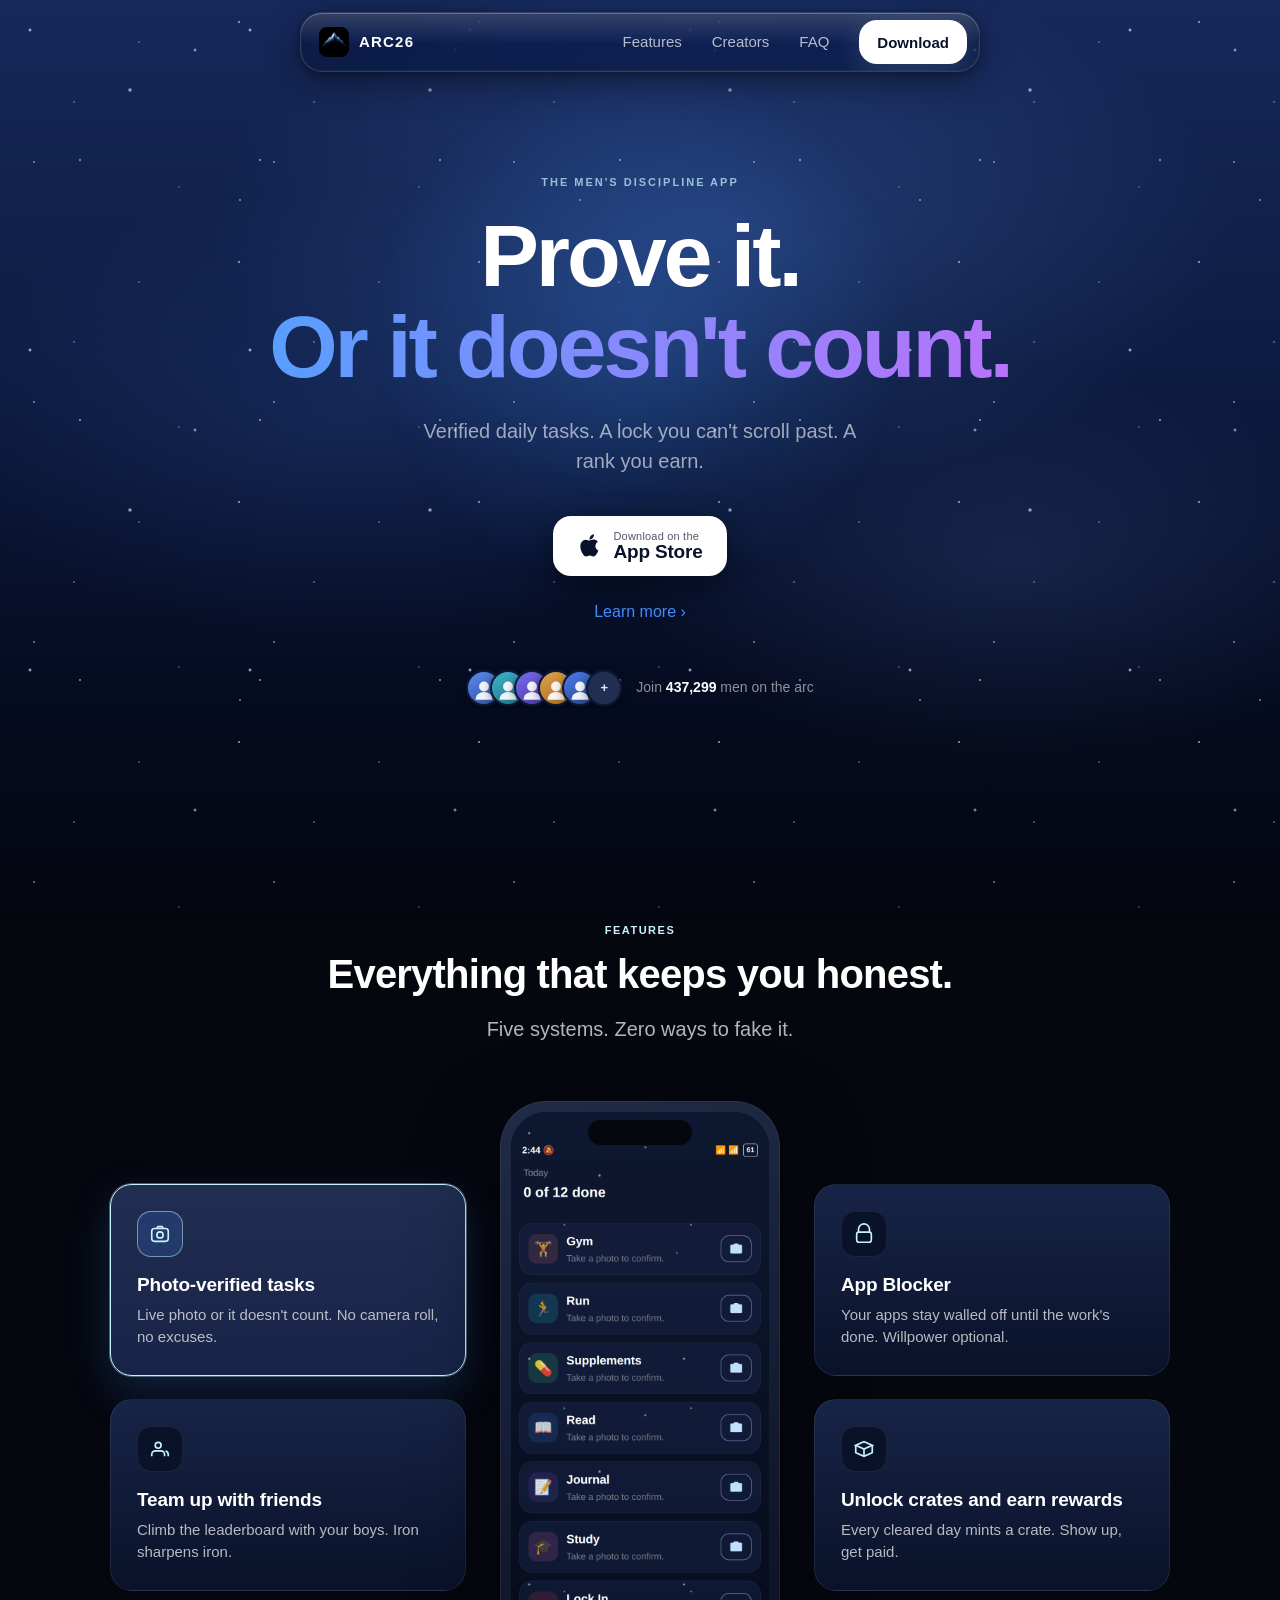
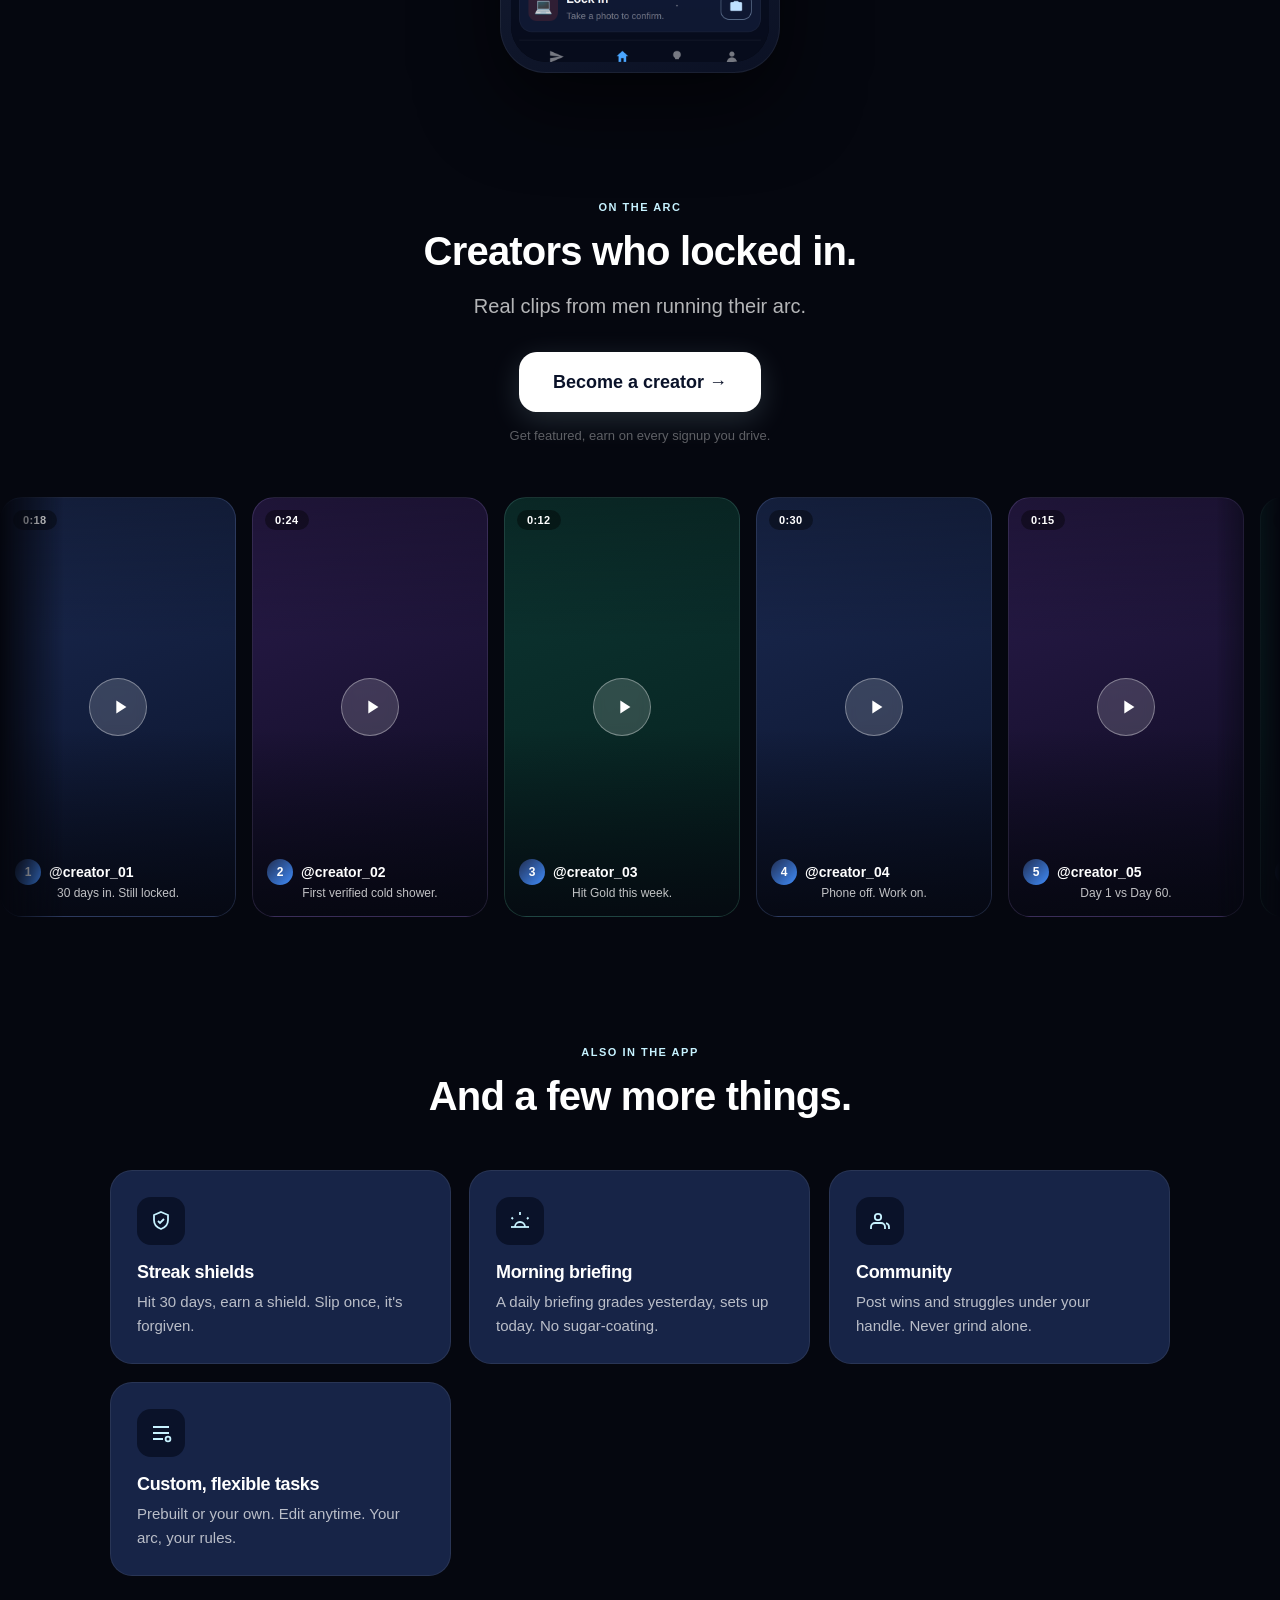
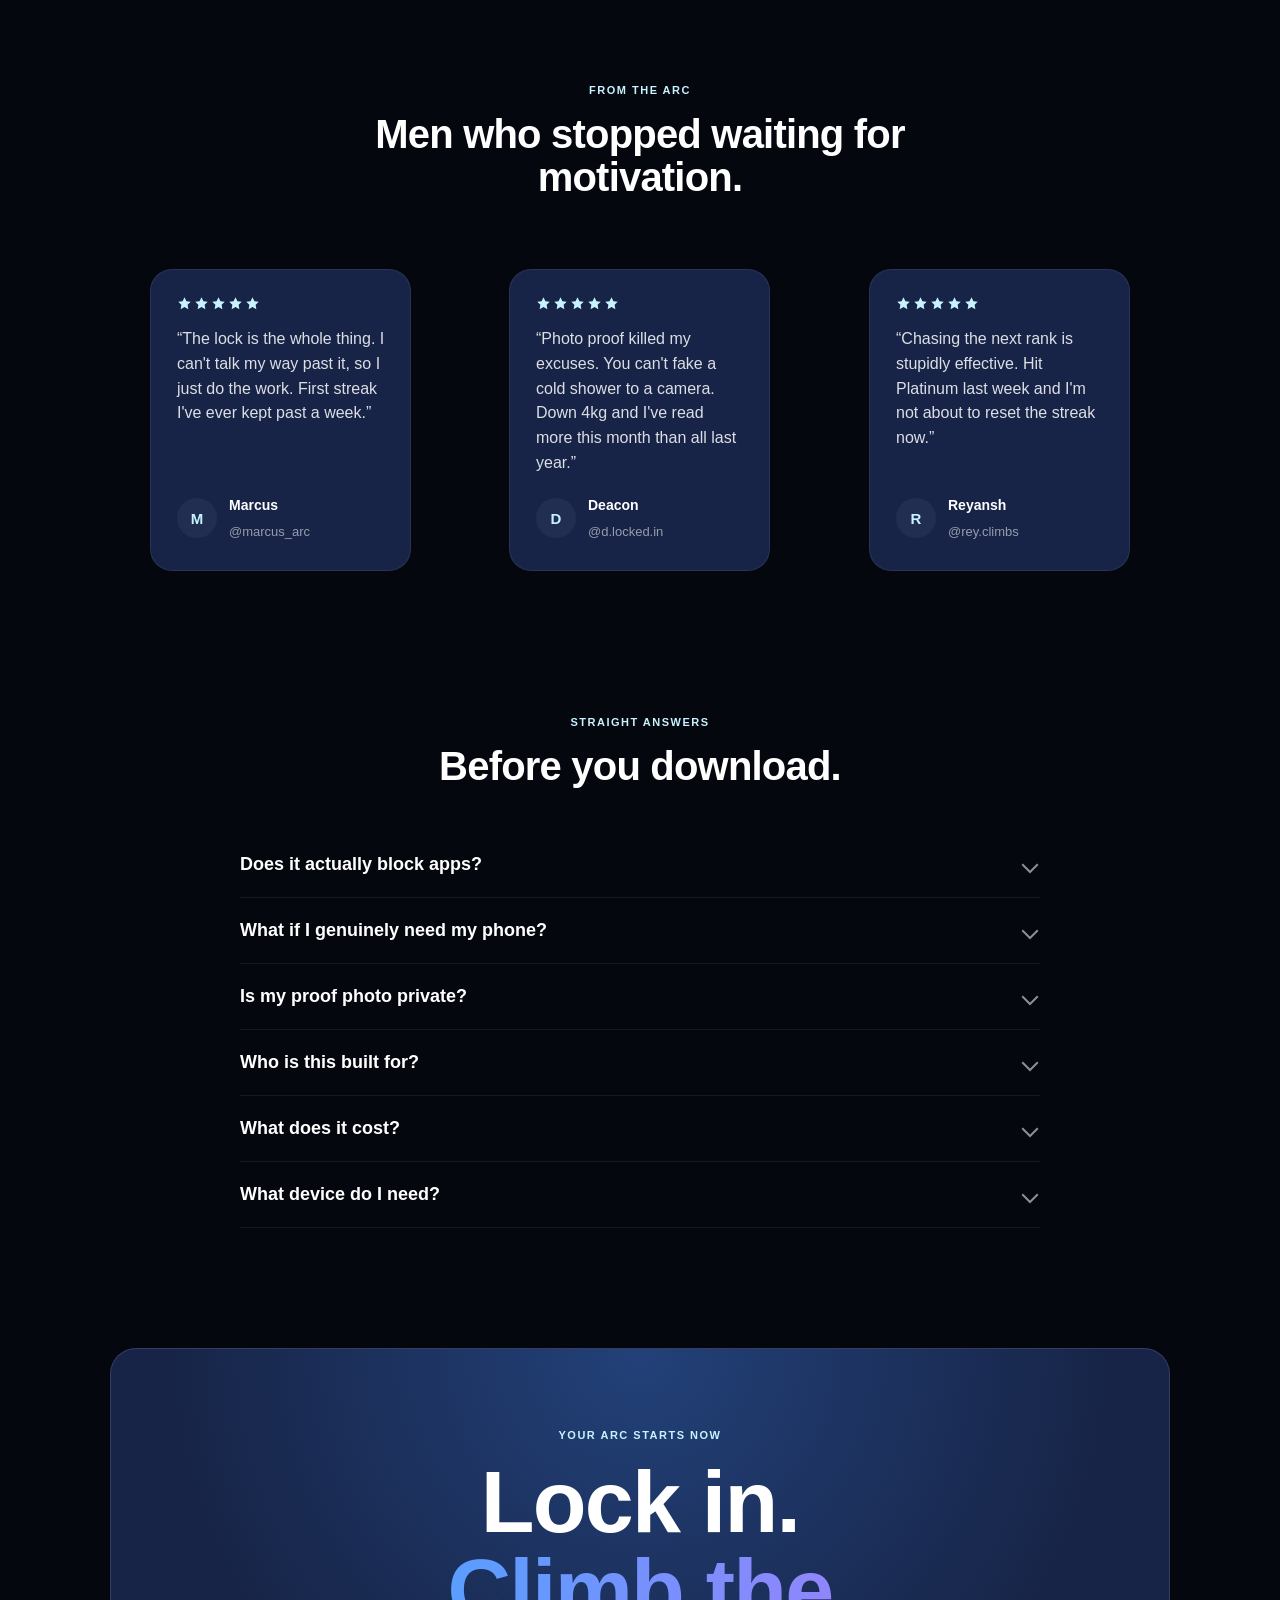
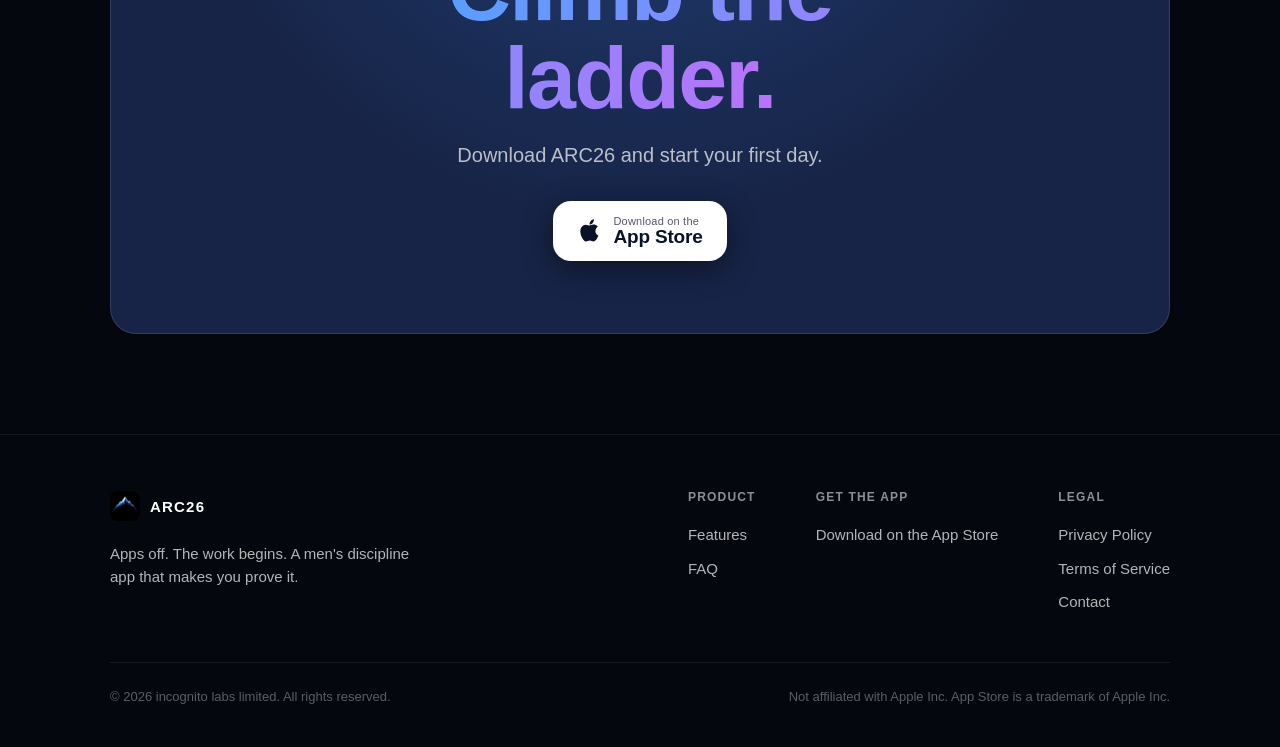
==== commit a7e4ad5c: "Harden hero avatar SVGs against missing CSS Add explicit width/height/fill attributes to the avatar " ====
--- a/index.html
+++ b/index.html
@@ -73,11 +73,11 @@
           <a class="hero__learn" href="#features">Learn more &rsaquo;</a>
           <div class="hero__social reveal">
             <span class="avatar-stack" aria-hidden="true">
-              <span class="avatar" style="--g1:#5B8DEF;--g2:#2F4C9E"><svg viewBox="0 0 40 40"><circle cx="20" cy="15" r="7"/><path d="M8 34c0-7 5.4-11 12-11s12 4 12 11z"/></svg></span>
-              <span class="avatar" style="--g1:#3FB6C9;--g2:#1E6E86"><svg viewBox="0 0 40 40"><circle cx="20" cy="15" r="7"/><path d="M8 34c0-7 5.4-11 12-11s12 4 12 11z"/></svg></span>
-              <span class="avatar" style="--g1:#7C6CF0;--g2:#43389E"><svg viewBox="0 0 40 40"><circle cx="20" cy="15" r="7"/><path d="M8 34c0-7 5.4-11 12-11s12 4 12 11z"/></svg></span>
-              <span class="avatar" style="--g1:#E0A44C;--g2:#A76A1E"><svg viewBox="0 0 40 40"><circle cx="20" cy="15" r="7"/><path d="M8 34c0-7 5.4-11 12-11s12 4 12 11z"/></svg></span>
-              <span class="avatar" style="--g1:#4C7DF0;--g2:#26407F"><svg viewBox="0 0 40 40"><circle cx="20" cy="15" r="7"/><path d="M8 34c0-7 5.4-11 12-11s12 4 12 11z"/></svg></span>
+              <span class="avatar" style="--g1:#5B8DEF;--g2:#2F4C9E"><svg width="24" height="24" viewBox="0 0 40 40" fill="#fff"><circle cx="20" cy="15" r="7"/><path d="M8 34c0-7 5.4-11 12-11s12 4 12 11z"/></svg></span>
+              <span class="avatar" style="--g1:#3FB6C9;--g2:#1E6E86"><svg width="24" height="24" viewBox="0 0 40 40" fill="#fff"><circle cx="20" cy="15" r="7"/><path d="M8 34c0-7 5.4-11 12-11s12 4 12 11z"/></svg></span>
+              <span class="avatar" style="--g1:#7C6CF0;--g2:#43389E"><svg width="24" height="24" viewBox="0 0 40 40" fill="#fff"><circle cx="20" cy="15" r="7"/><path d="M8 34c0-7 5.4-11 12-11s12 4 12 11z"/></svg></span>
+              <span class="avatar" style="--g1:#E0A44C;--g2:#A76A1E"><svg width="24" height="24" viewBox="0 0 40 40" fill="#fff"><circle cx="20" cy="15" r="7"/><path d="M8 34c0-7 5.4-11 12-11s12 4 12 11z"/></svg></span>
+              <span class="avatar" style="--g1:#4C7DF0;--g2:#26407F"><svg width="24" height="24" viewBox="0 0 40 40" fill="#fff"><circle cx="20" cy="15" r="7"/><path d="M8 34c0-7 5.4-11 12-11s12 4 12 11z"/></svg></span>
               <span class="avatar avatar--count">+</span>
             </span>
             <p class="hero__note">Join <strong>437,299</strong> men on the arc</p>
--- a/assets/css/styles.css
+++ b/assets/css/styles.css
@@ -170,13 +170,13 @@
 
 .section {
   position: relative;
-  padding: 96px 0;
+  padding: 60px 0;
   scroll-margin-top: 84px; /* anchor links clear the fixed nav */
 }
-.section--tight { padding: 64px 0; }
+.section--tight { padding: 40px 0; }
 
 @media (max-width: 720px) {
-  .section { padding: 68px 0; }
+  .section { padding: 46px 0; }
 }
 
 .center { text-align: center; }
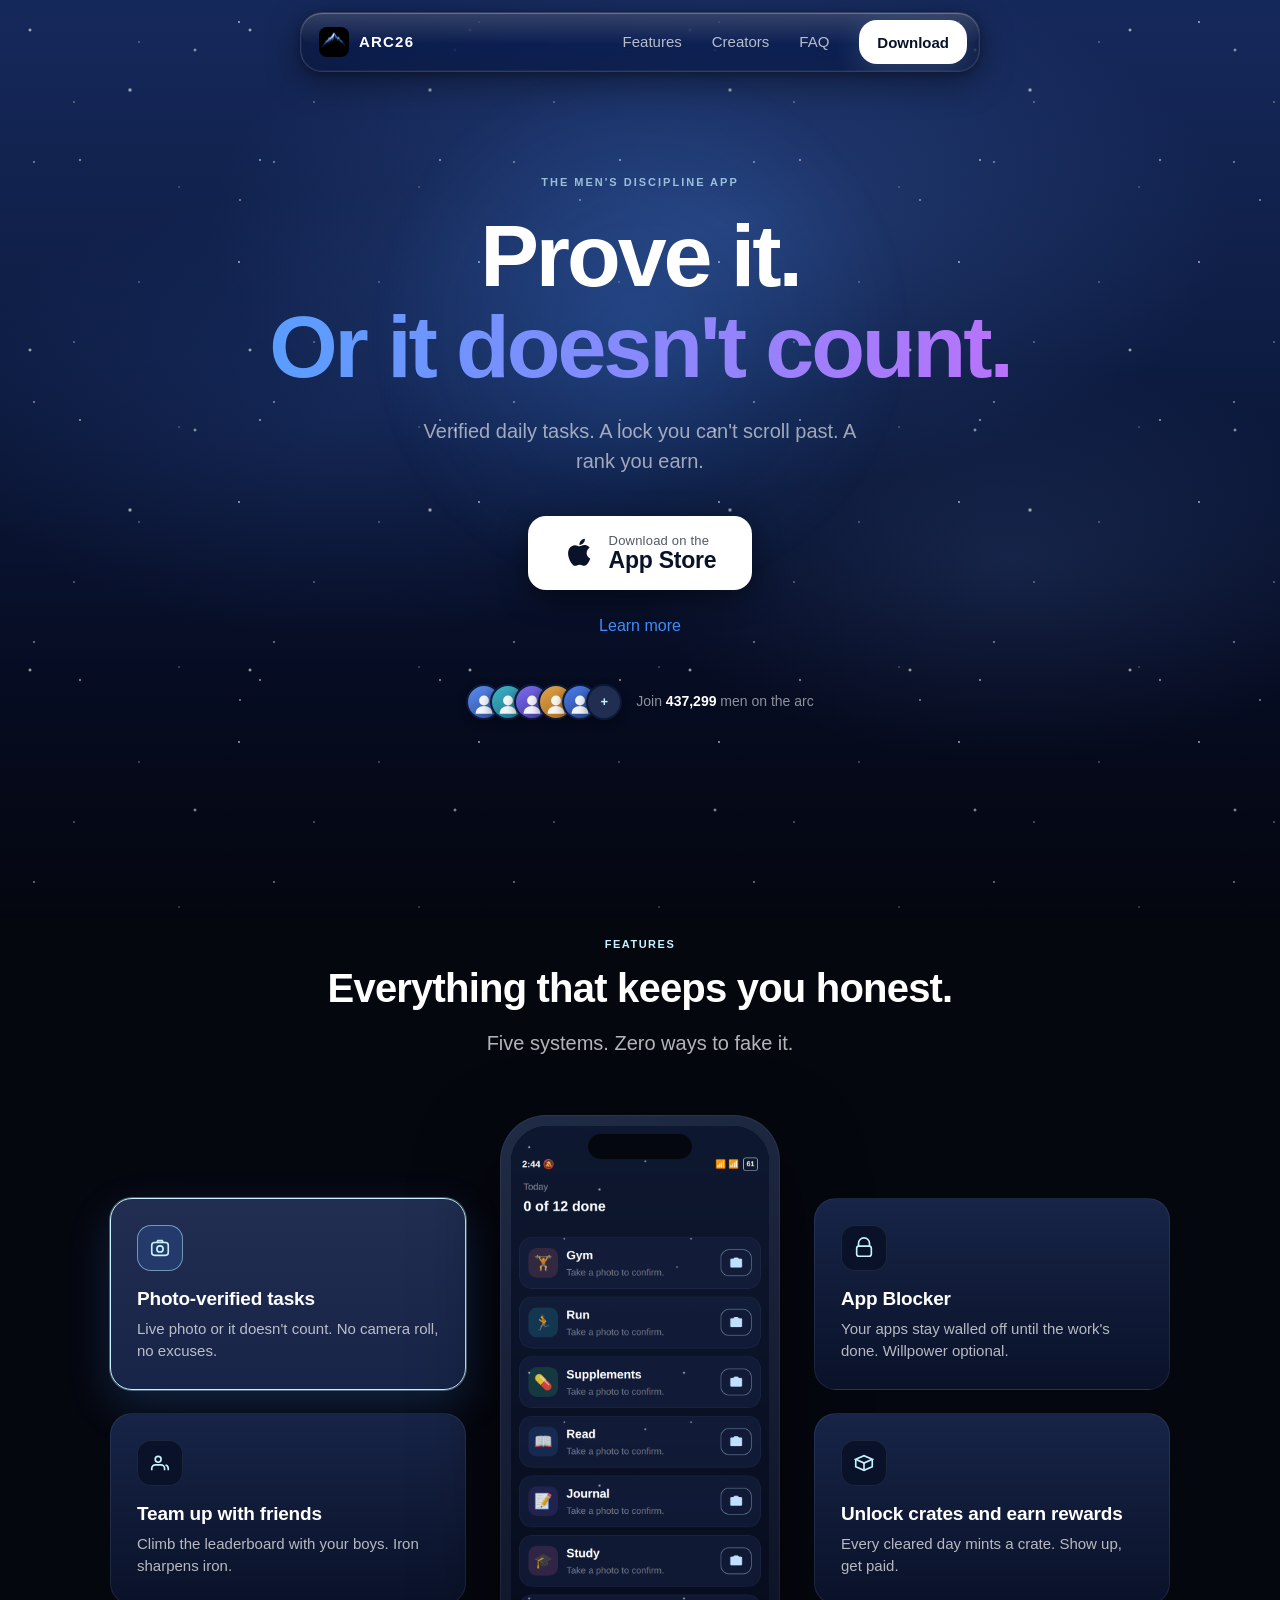
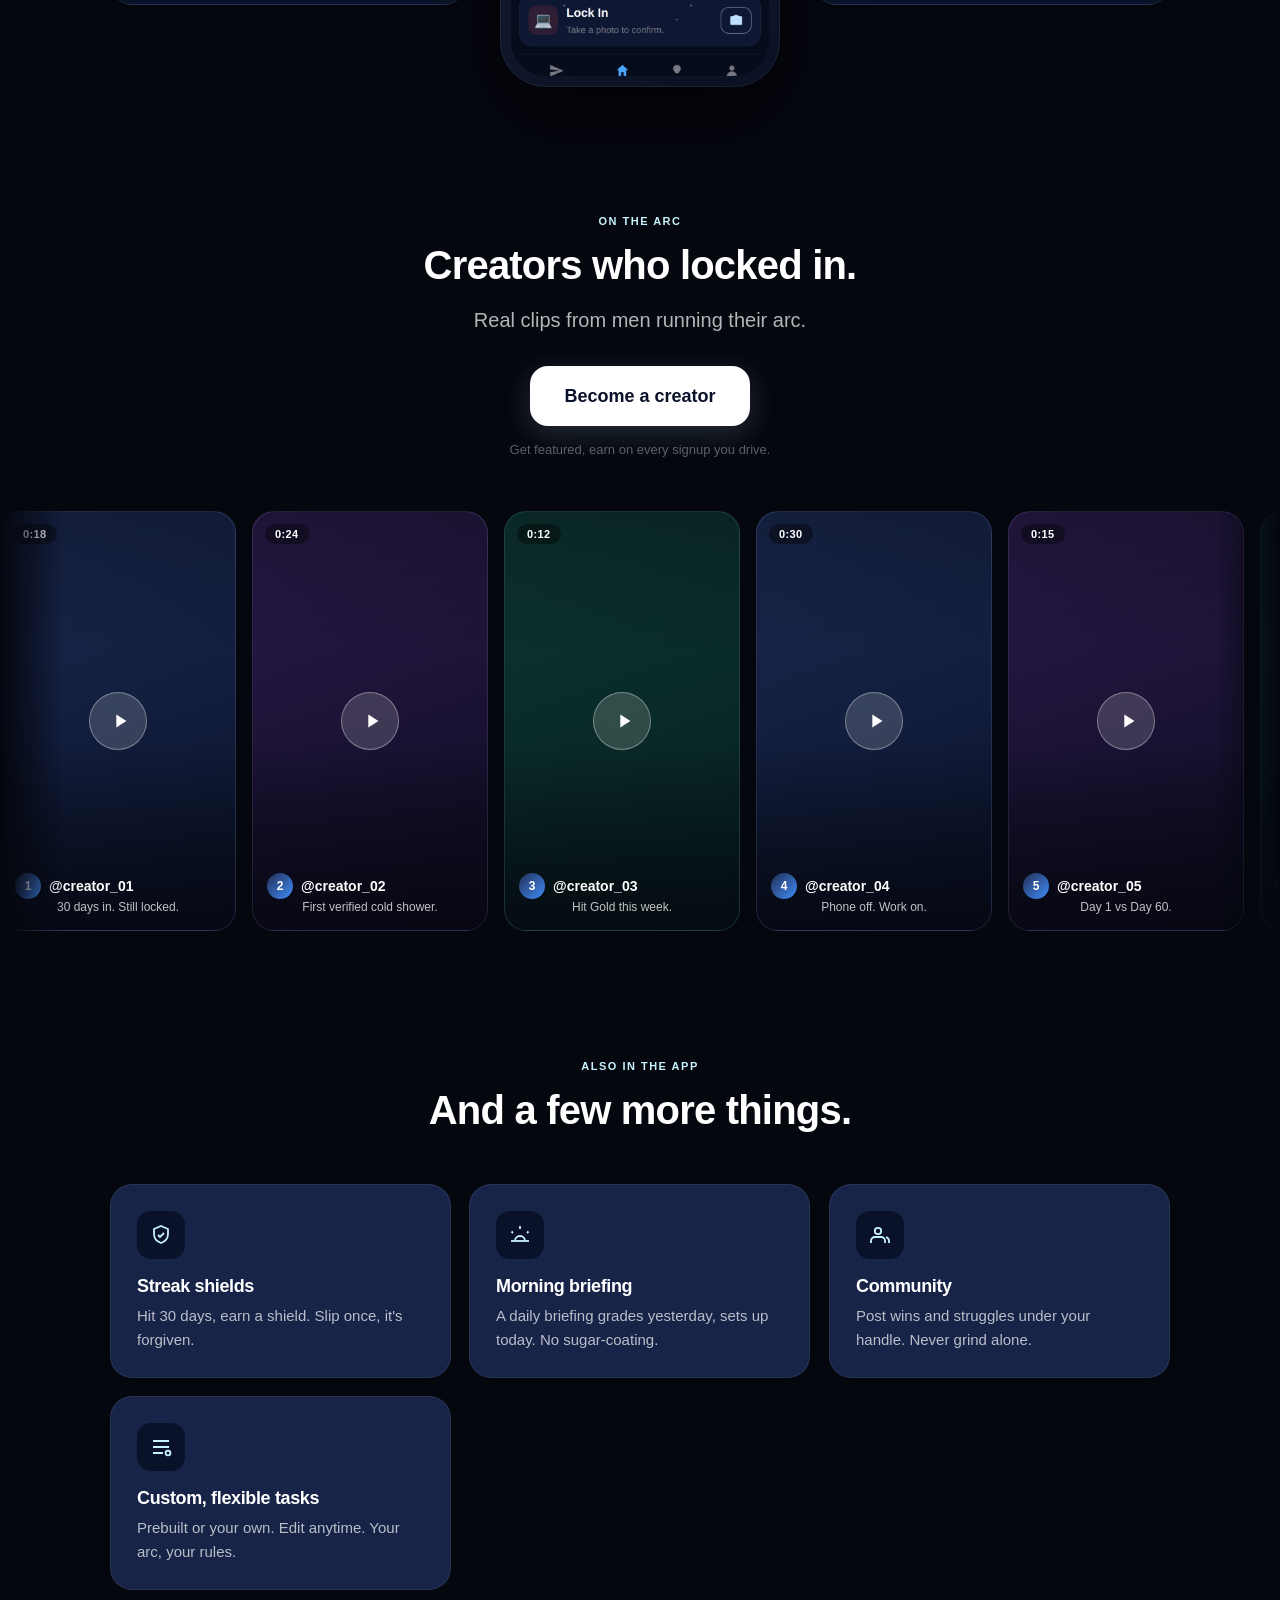
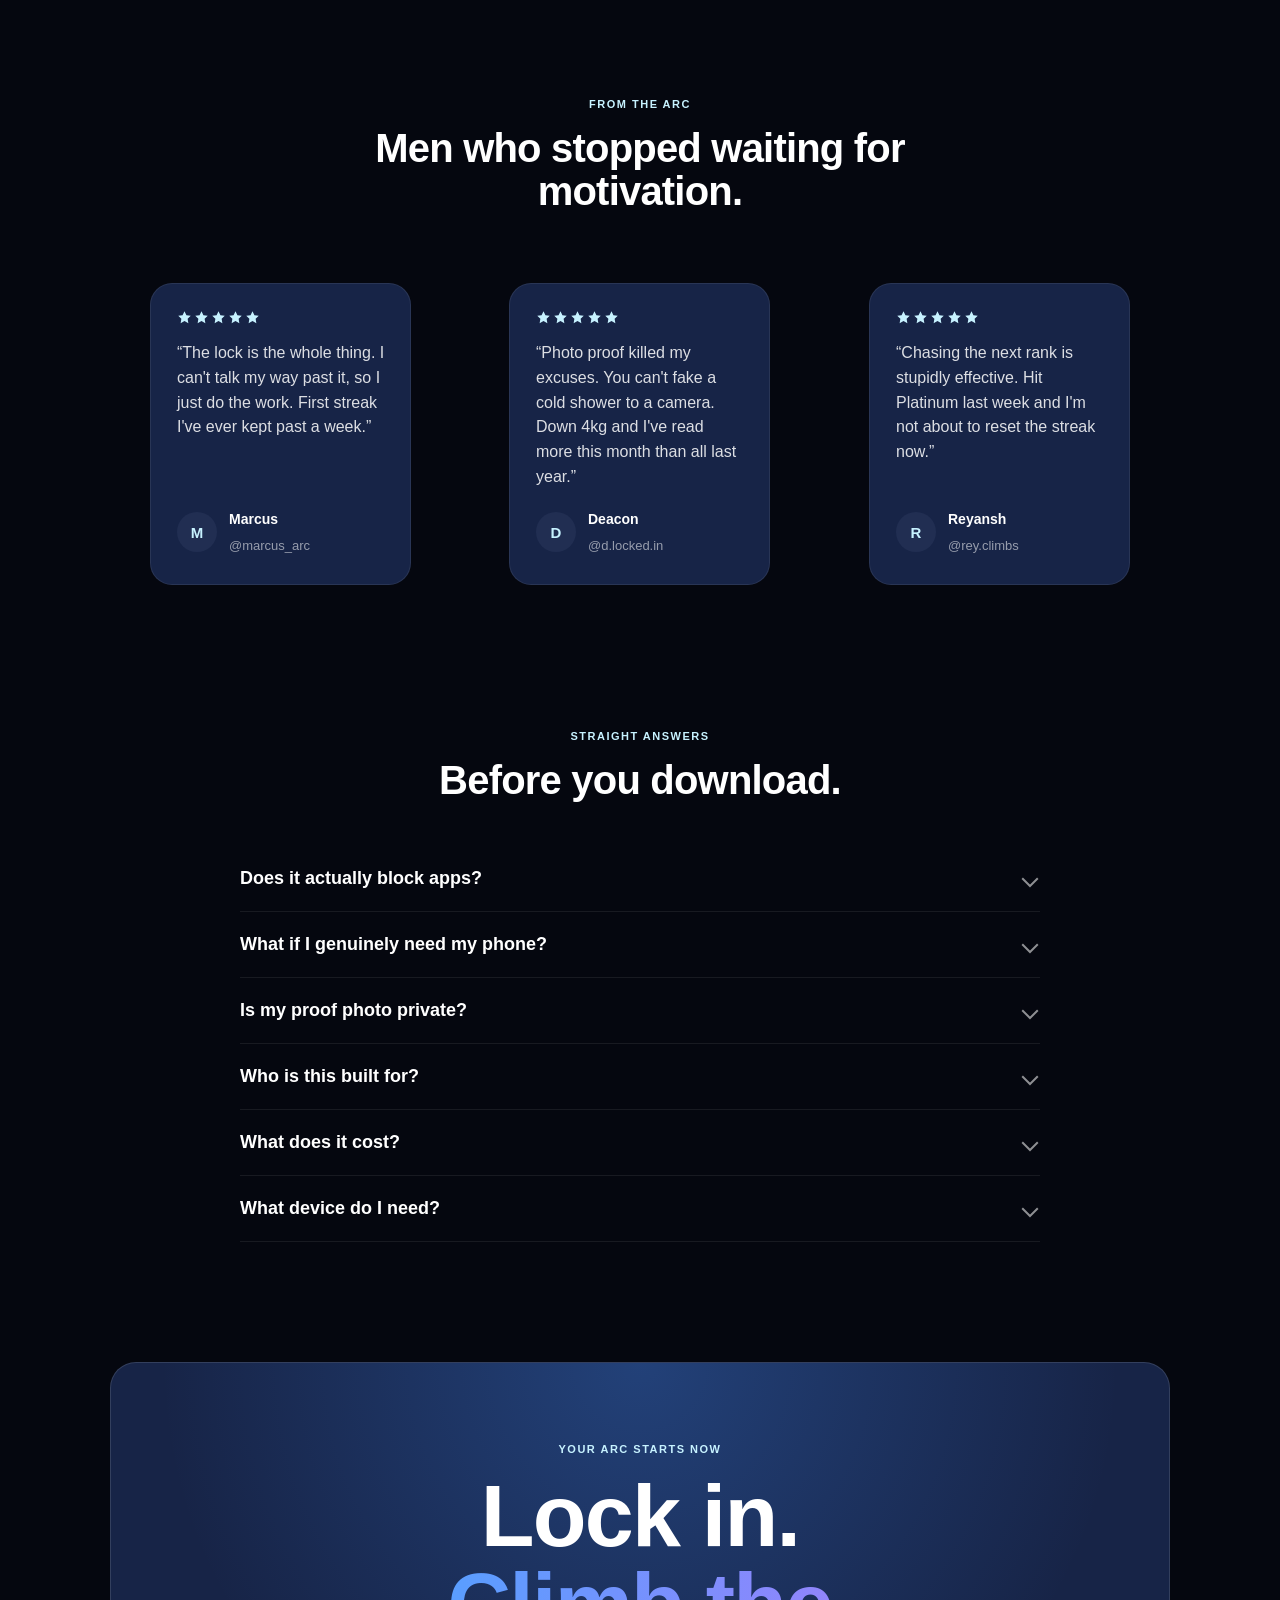
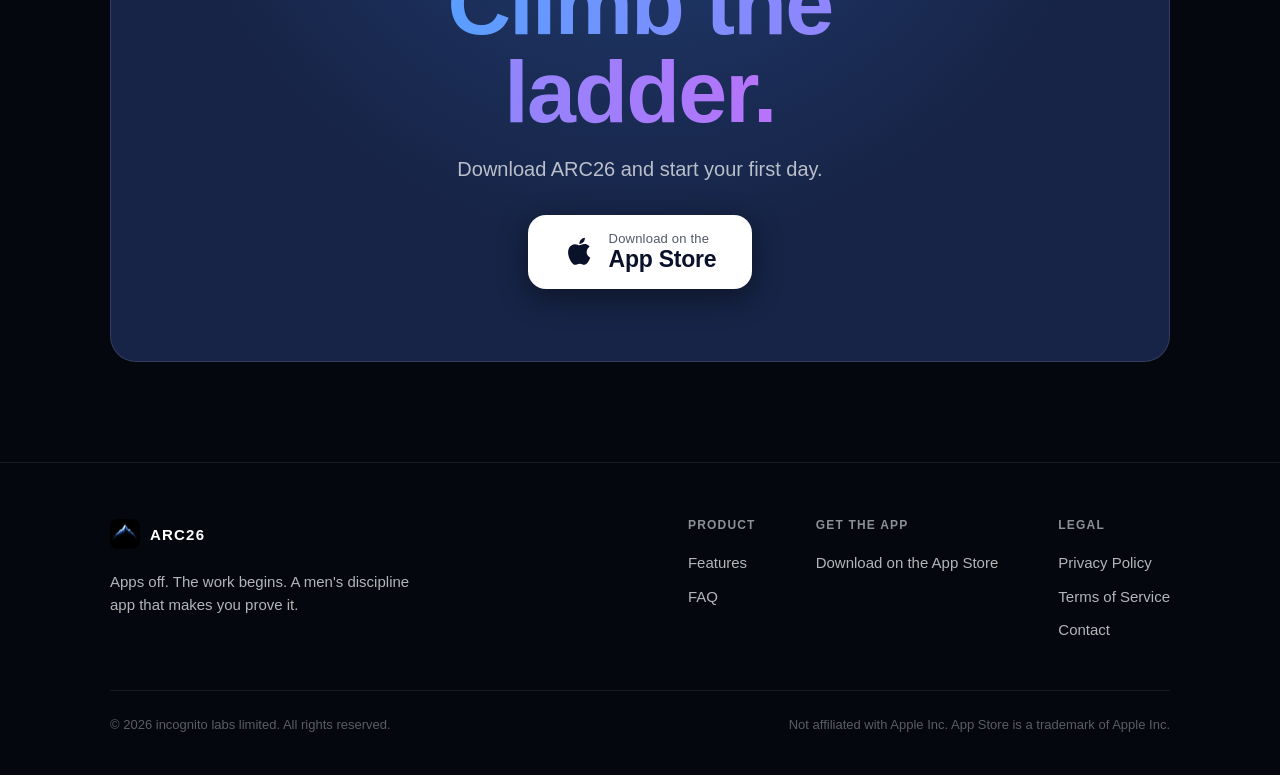
==== commit 1e30ceac: "Enlarge App Store button, remove arrows from CTAs - Bump .btn--appstore size (height 60->74, padding" ====
--- a/index.html
+++ b/index.html
@@ -24,8 +24,8 @@
   <link rel="icon" href="assets/img/logo-mark.png" type="image/png" />
   <link rel="apple-touch-icon" href="assets/img/logo-mark.png" />
   <link rel="preconnect" href="https://apps.apple.com" />
-  <link rel="stylesheet" href="assets/css/styles.css" />
-  <link rel="stylesheet" href="assets/css/quiz.css" />
+  <link rel="stylesheet" href="assets/css/styles.css?v=20260809b" />
+  <link rel="stylesheet" href="assets/css/quiz.css?v=20260809b" />
 </head>
 <body>
 
@@ -70,7 +70,7 @@
             </a>
           </div>
 
-          <a class="hero__learn" href="#features">Learn more &rsaquo;</a>
+          <a class="hero__learn" href="#features">Learn more</a>
           <div class="hero__social reveal">
             <span class="avatar-stack" aria-hidden="true">
               <span class="avatar" style="--g1:#5B8DEF;--g2:#2F4C9E"><svg width="24" height="24" viewBox="0 0 40 40" fill="#fff"><circle cx="20" cy="15" r="7"/><path d="M8 34c0-7 5.4-11 12-11s12 4 12 11z"/></svg></span>
@@ -146,7 +146,7 @@
           <h2 class="h-page">Creators who locked in.</h2>
           <p class="lede">Real clips from men running their arc.</p>
           <div class="creator-cta">
-            <a class="btn btn--primary btn--lg" href="become-a-creator.html" data-cta="become-creator">Become a creator →</a>
+            <a class="btn btn--primary btn--lg" href="become-a-creator.html" data-cta="become-creator">Become a creator</a>
             <p class="ugc-hint">Get featured, earn on every signup you drive.</p>
           </div>
         </div>
@@ -427,7 +427,7 @@
     </div>
   </div>
 
-  <script src="assets/js/main.js" defer></script>
-  <script src="assets/js/quiz.js" defer></script>
+  <script src="assets/js/main.js?v=20260809b" defer></script>
+  <script src="assets/js/quiz.js?v=20260809b" defer></script>
 </body>
 </html>
--- a/assets/css/styles.css
+++ b/assets/css/styles.css
@@ -262,16 +262,17 @@
 .btn--appstore {
   background: #fff;
   color: #0A1229;
-  padding: 0 24px;
-  height: 60px;
+  gap: 13px;
+  padding: 0 36px;
+  height: 74px;
   border-radius: var(--r-input);
   box-shadow: 0 8px 30px rgba(0,0,0,0.45);
 }
 .btn--appstore:hover { color: #0A1229; }
-.btn--appstore .apple { width: 26px; height: 26px; fill: #0A1229; flex: none; }
+.btn--appstore .apple { width: 32px; height: 32px; fill: #0A1229; flex: none; }
 .btn--appstore .store-label { display: flex; flex-direction: column; align-items: flex-start; line-height: 1.1; }
-.btn--appstore .store-label .sm { font-size: 11px; font-weight: 500; opacity: 0.7; letter-spacing: 0.2px; }
-.btn--appstore .store-label .lg { font-size: 19px; font-weight: 600; letter-spacing: -0.01em; }
+.btn--appstore .store-label .sm { font-size: 13px; font-weight: 500; opacity: 0.7; letter-spacing: 0.2px; }
+.btn--appstore .store-label .lg { font-size: 23px; font-weight: 600; letter-spacing: -0.01em; }
 
 .btn--ghost {
   background: transparent;
